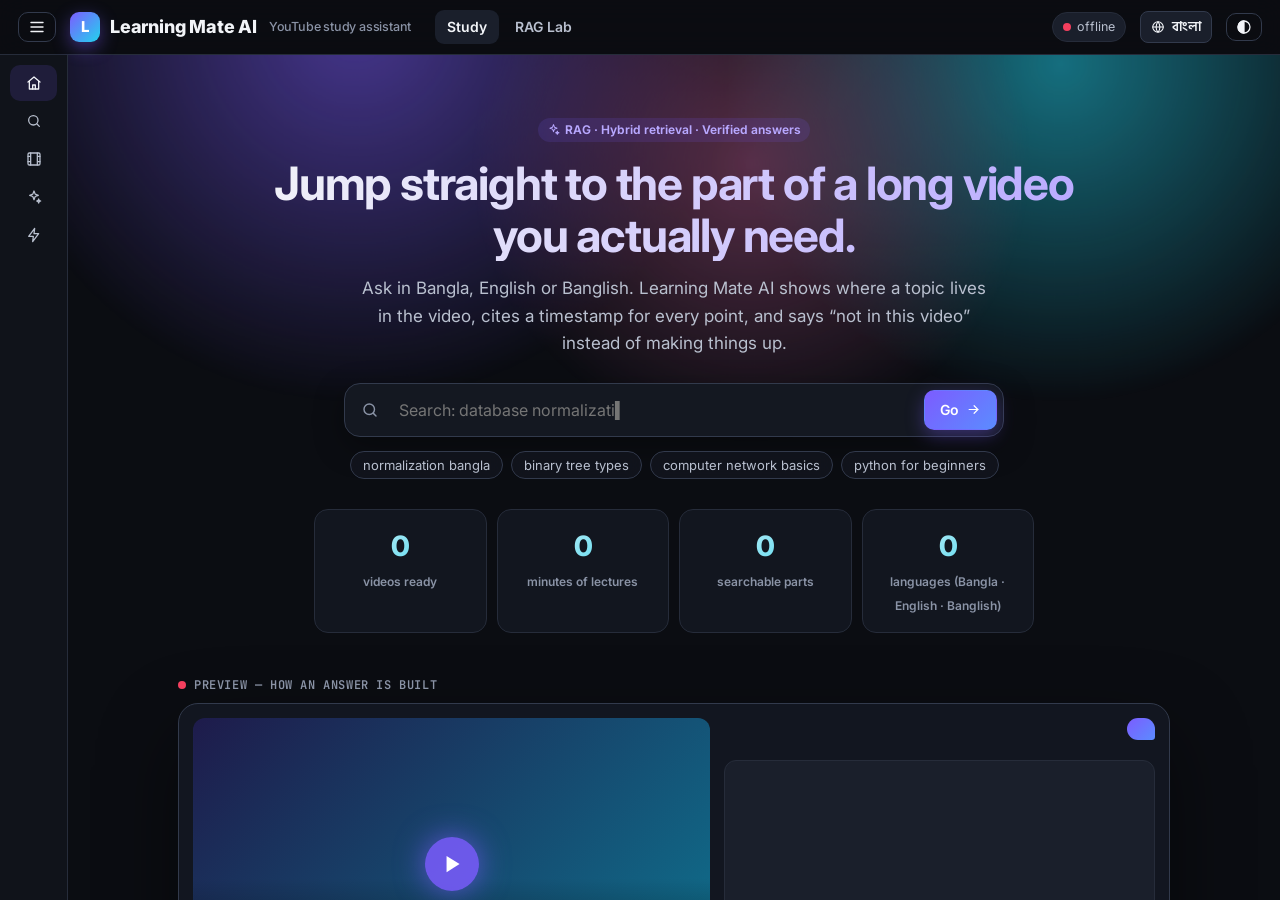
==== static/index.html @ f0d04049 "English by default everywhere; Bangla only when the user picks it" ====
<!doctype html>
<html lang="en" data-theme="dark">
<head>
<meta charset="utf-8">
<meta name="viewport" content="width=device-width, initial-scale=1">
<title>Learning Mate AI</title>
<link rel="preconnect" href="https://fonts.googleapis.com"><link rel="preconnect" href="https://fonts.gstatic.com" crossorigin>
<link href="https://fonts.googleapis.com/css2?family=Hind+Siliguri:wght@400;500;600;700&family=Inter:wght@400;500;600;700;800&family=JetBrains+Mono:wght@500;600&display=swap" rel="stylesheet">
<link rel="stylesheet" href="/static/ui.css?v=20261117">
<script src="/static/i18n.js?v=20261117"></script>
<script src="/static/icons.js?v=20261117"></script>
<style>
  .app{display:grid;grid-template-columns:292px 1fr;height:calc(100vh - 55px)}
  .side{border-right:1px solid var(--line);background:var(--bg2);display:flex;flex-direction:column;min-height:0}
  .side .blk{padding:12px 14px 4px}
  .navl{display:flex;flex-direction:column;gap:2px;padding:10px 10px 4px}
  .navl button{display:flex;align-items:center;gap:10px;padding:9px 12px;border-radius:10px;border:0;background:transparent;color:var(--text2);font:600 14px var(--font);cursor:pointer;text-align:left}
  .navl button:hover{background:var(--panel)} .navl button.on{background:var(--brandSoft);color:var(--text)}
  .lib{flex:1;overflow:auto;padding:4px 10px 10px}
  .vc{display:flex;gap:10px;padding:8px;border-radius:12px;cursor:pointer;border:1px solid transparent;transition:.15s;margin-bottom:4px}
  .vc:hover{background:var(--panel)} .vc.on{background:var(--panel);border-color:var(--brand)}
  .vc img{width:92px;height:52px;border-radius:8px;object-fit:cover;background:var(--panel2);flex:none}
  .vc .tt{font-size:13px;font-weight:600;line-height:1.35;display:-webkit-box;-webkit-line-clamp:2;-webkit-box-orient:vertical;overflow:hidden}
  .vc .mm{font-size:11.5px;color:var(--muted);margin-top:3px;display:flex;gap:5px;align-items:center;white-space:nowrap;overflow:hidden}
  .hi{padding:10px 12px;border-radius:12px;cursor:pointer;font-size:14px;border:1px solid var(--line);background:var(--panel);margin-bottom:8px}
  .hi:hover{border-color:var(--brand)} .hi .muted{font-size:12px}
  .me{border-top:1px solid var(--line);padding:10px 12px;display:flex;align-items:center;gap:10px}
  .av{width:34px;height:34px;border-radius:50%;background:linear-gradient(135deg,var(--brand),var(--brand2));display:grid;place-items:center;font-weight:800;color:#fff;flex:none}
  .meter{height:4px;border-radius:9px;background:var(--line);overflow:hidden;margin-top:4px} .meter i{display:block;height:100%;background:linear-gradient(90deg,var(--brand),var(--brand2))}
  .main{overflow:auto;min-height:0}
  .view{min-height:100%}
  .work{display:grid;grid-template-columns:minmax(0,1.15fr) minmax(380px,.85fr);height:100%;min-height:0}
  .left{overflow:auto;padding:18px;display:flex;flex-direction:column;gap:14px;min-height:0}
  .right{border-left:1px solid var(--line);display:flex;flex-direction:column;min-height:0;background:var(--bg2)}
  .player{position:relative;border-radius:16px;overflow:hidden;background:#000;aspect-ratio:16/9;box-shadow:var(--shadow);flex:none}
  .player iframe,.player video,.player>div{position:absolute;inset:0;width:100%;height:100%;border:0}
  .vtitle{font-size:18px;font-weight:750;line-height:1.35;margin:0}
  .tl{position:relative;height:38px;border-radius:10px;background:var(--panel2);border:1px solid var(--line);overflow:hidden;cursor:pointer}
  .tl .cell{position:absolute;top:0;bottom:0;transition:background .4s}
  .tl .segm{position:absolute;top:3px;bottom:3px;border:2px solid #fff;border-radius:6px;box-shadow:0 0 12px rgba(255,255,255,.4)}
  .tl .needle{position:absolute;top:0;bottom:0;width:2px;background:var(--brand2);box-shadow:0 0 8px var(--brand2)}
  .tl .lbl{position:absolute;left:10px;top:50%;transform:translateY(-50%);font-size:12px;color:var(--muted);pointer-events:none}
  .legend{display:flex;justify-content:space-between;font:11px var(--mono);color:var(--muted);margin-top:4px}
  .tr{max-height:340px;overflow:auto;display:flex;flex-direction:column;gap:2px}
  .tc{display:grid;grid-template-columns:62px 1fr;gap:8px;padding:7px 8px;border-radius:9px;cursor:pointer;font-size:14px;color:var(--text2)}
  .tc:hover{background:var(--panel2)} .tc.now{background:var(--brandSoft);color:var(--text)}
  .tc .ts{font:600 12px var(--mono);color:var(--brand2);padding-top:2px}
  mark{background:rgba(250,204,21,.35);color:inherit;border-radius:3px;padding:0 1px}
  .tabs{display:flex;gap:2px;padding:10px 12px 0;border-bottom:1px solid var(--line);overflow-x:auto;flex:none}
  .tabs button{border:0;background:transparent;color:var(--muted);padding:9px 12px;font:650 13.5px var(--font);cursor:pointer;border-bottom:2px solid transparent;white-space:nowrap}
  .tabs button.on{color:var(--text);border-bottom-color:var(--brand)}
  .pane{flex:1;overflow:auto;padding:16px;min-height:0}
  .msg{margin-bottom:16px} .msg.mine{display:flex;justify-content:flex-end}
  .bub{background:linear-gradient(135deg,var(--brand),#5b8cff);color:#fff;padding:9px 14px;border-radius:14px 14px 4px 14px;max-width:85%;font-weight:500}
  .ans{background:var(--panel);border:1px solid var(--line);border-radius:14px;padding:16px}
  .ans h3{margin:0 0 6px;font-size:16.5px} .ans .sum{color:var(--text2);margin:0 0 10px}
  .ans h4{margin:12px 0 4px;font-size:14px;color:var(--brand2)} .ans ul{margin:0;padding-left:18px} .ans li{margin:5px 0}
  .ans .meta{display:flex;gap:6px;flex-wrap:wrap;margin-bottom:10px}
  .segs{display:flex;flex-direction:column;gap:8px;margin-top:12px}
  .sgi{display:flex;align-items:center;gap:10px;padding:8px 10px;border-radius:10px;background:var(--panel2);border:1px solid var(--line)}
  .sgi .play{width:30px;height:30px;border-radius:50%;background:var(--brand);color:#fff;display:grid;place-items:center;cursor:pointer;flex:none;border:0}
  .sgi video,.sgi audio{width:100%;max-height:220px;margin-top:6px;border-radius:8px;background:#000}
  .sgi details summary{cursor:pointer;font-size:12.5px;color:var(--brand2);margin-top:3px;list-style:none} .sgi details summary::-webkit-details-marker{display:none}
  .pipe{display:flex;margin-top:12px;border:1px solid var(--line);border-radius:10px;overflow:hidden}
  .pipe div{flex:1;padding:6px 8px;background:var(--panel2);border-right:1px solid var(--line);text-align:center} .pipe div:last-child{border-right:0}
  .pipe b{display:block;font-size:10.5px;letter-spacing:.4px;text-transform:uppercase;color:var(--muted)} .pipe span{font:600 12px var(--mono);color:var(--text)}
  .pipe div.done{animation:none!important;background:color-mix(in srgb,var(--ok) 12%,var(--panel2))} .pipe div.done b{color:var(--ok)}
  .lvx{margin-top:12px} .lvx .lbl{font-size:12px;color:var(--muted);margin-bottom:4px}
  .pipe.run div{animation:pl 1.2s infinite} .pipe.run div:nth-child(2){animation-delay:.2s}.pipe.run div:nth-child(3){animation-delay:.4s}.pipe.run div:nth-child(4){animation-delay:.6s}.pipe.run div:nth-child(5){animation-delay:.8s}
  @keyframes pl{50%{background:var(--brandSoft)}}
  .acts{display:flex;gap:6px;margin-top:12px;flex-wrap:wrap}
  .comp{border-top:1px solid var(--line);padding:12px;background:var(--panel);flex:none}
  .comp textarea{min-height:46px;max-height:140px}
  .sugg{display:flex;gap:6px;flex-wrap:wrap;margin-bottom:8px}
  .sugg button{border:1px dashed var(--line2);background:transparent;color:var(--text2);border-radius:99px;padding:4px 10px;font:12.5px var(--font);cursor:pointer}
  .sugg button:hover{border-color:var(--brand);color:var(--text)}
  .opt{display:block;width:100%;text-align:left;margin:6px 0;padding:10px 12px;border-radius:10px;border:1px solid var(--line2);background:var(--panel2);color:var(--text);font:14px var(--font);cursor:pointer}
  .opt:hover{border-color:var(--brand)} .opt.right{background:var(--okSoft);border-color:var(--ok)} .opt.wrong{background:var(--badSoft);border-color:var(--bad)}
  .hero{max-width:920px;margin:0 auto;padding:7vh 24px 20px;text-align:center}
  .hero h1{font-size:46px;line-height:1.12;letter-spacing:-1.2px;margin:14px 0;background:linear-gradient(135deg,var(--text) 30%,var(--brand2));-webkit-background-clip:text;background-clip:text;color:transparent}
  .hero p{color:var(--text2);font-size:17px;max-width:640px;margin:0 auto 26px}
  .bigin{display:flex;gap:8px;max-width:660px;margin:0 auto;padding:6px;border-radius:16px;background:var(--panel);border:1px solid var(--line2);box-shadow:var(--shadow)}
  .bigin .in{border:0;background:transparent;font-size:16px} .bigin .in:focus{box-shadow:none}
  .steps{display:grid;grid-template-columns:repeat(3,1fr);gap:12px;margin-top:34px;text-align:left}
  .steps .card{position:relative;padding-top:20px}
  .steps .k{position:absolute;top:-12px;left:14px;width:26px;height:26px;border-radius:50%;background:linear-gradient(135deg,var(--brand),var(--brand2));color:#fff;display:grid;place-items:center;font:700 12px var(--mono)}
  .feat{display:grid;grid-template-columns:repeat(3,1fr);gap:12px;text-align:left;margin-top:14px}
  .feat .card b,.steps .card b{display:block;margin:4px 0}
  .prog{height:4px;background:var(--line);border-radius:9px;overflow:hidden;margin-top:10px} .prog i{display:block;height:100%;width:35%;background:linear-gradient(90deg,var(--brand),var(--brand2));animation:pg 1.4s infinite ease-in-out}
  @keyframes pg{0%{margin-left:-35%}100%{margin-left:100%}}
  .bw{max-width:1180px;margin:0 auto;padding:22px}
  .grid{display:grid;grid-template-columns:repeat(auto-fill,minmax(250px,1fr));gap:14px;margin-top:16px}
  .yt{background:var(--panel);border:1px solid var(--line);border-radius:14px;overflow:hidden;cursor:pointer;transition:.18s;display:flex;flex-direction:column}
  .yt:hover{transform:translateY(-3px);border-color:var(--brand);box-shadow:var(--shadow)}
  .yt .th{position:relative;aspect-ratio:16/9;background:var(--panel2)} .yt img{width:100%;height:100%;object-fit:cover;display:block}
  .yt .dur{position:absolute;right:8px;bottom:8px;background:rgba(0,0,0,.8);color:#fff;font:600 11.5px var(--mono);padding:1px 6px;border-radius:5px}
  .yt .ix{position:absolute;left:8px;top:8px}
  .yt .bd{padding:10px 12px 12px;display:flex;flex-direction:column;flex:1} .yt .tt{font-weight:650;font-size:14px;line-height:1.35;display:-webkit-box;-webkit-line-clamp:2;-webkit-box-orient:vertical;overflow:hidden}
  .yt .ch{font-size:12.5px;color:var(--muted);margin:4px 0 10px}
  .yt .go{margin-top:auto;width:100%}
  .auth{position:fixed;inset:0;z-index:50;display:grid;place-items:center;background:radial-gradient(1200px 600px at 20% 10%,rgba(124,92,255,.25),transparent),radial-gradient(900px 500px at 90% 90%,rgba(34,211,238,.18),transparent),var(--bg)}
  .auth .box{width:min(420px,92vw);background:var(--panel);border:1px solid var(--line);border-radius:20px;padding:28px;box-shadow:var(--shadow)}
  .auth .logo{justify-content:center;margin-bottom:6px;font-size:22px} .auth .logo i{width:38px;height:38px;font-size:18px}
  .auth h2{text-align:center;margin:8px 0 2px;font-size:22px} .auth p{text-align:center;color:var(--muted);margin:0 0 18px;font-size:14px}
  .auth label{display:block;font-size:12.5px;color:var(--text2);margin:10px 0 4px;font-weight:600}
  .auth .btn.pri{width:100%;margin-top:16px;padding:11px}
  .auth .sw{text-align:center;margin-top:14px;font-size:13.5px;color:var(--muted)} .auth .sw a{cursor:pointer}
  /* notebook: type + draw + screenshots on one page */
  .qact{display:flex;gap:8px;flex-wrap:wrap;margin-top:-4px}
  .nbpane{display:flex;flex-direction:column;padding:0}
  .nb-top{padding:8px 10px 6px;border-bottom:1px solid var(--line);background:var(--panel);flex:none}
  .ntool{display:flex;align-items:center;gap:3px;flex-wrap:wrap}
  .ntool button{min-width:30px;height:30px;border-radius:8px;border:1px solid transparent;background:transparent;color:var(--text);cursor:pointer;font:600 13px var(--font);display:grid;place-items:center;padding:0 6px}
  .ntool button:hover{background:var(--panel2);border-color:var(--line2)} .ntool button.on{background:var(--brandSoft);border-color:var(--brand);color:var(--text)}
  .ntool .sep{width:1px;height:20px;background:var(--line);margin:0 3px} .ntool .sp{flex:1}
  .ntool .sw{width:18px;height:18px;border-radius:50%;cursor:pointer;border:2px solid transparent;box-shadow:0 0 0 1px var(--line2);margin:0 1px} .ntool .sw.on{border-color:var(--text)}
  .nb-hint{font-size:11.5px;margin-top:4px}
.nbdd{position:relative;display:inline-flex}
.nb-menu{position:absolute;top:calc(100% + 4px);left:0;z-index:30;display:flex;gap:2px;padding:4px;background:var(--panel);border:1px solid var(--line2);border-radius:10px;box-shadow:0 10px 30px rgba(0,0,0,.35)}
.nb-menu.col{flex-direction:column;min-width:190px;left:auto;right:0}
.nb-menu.col button{display:flex!important;justify-content:flex-start;gap:8px;width:100%;height:34px;padding:0 10px;font-weight:600;white-space:nowrap}
#nbAI{display:inline-flex!important;gap:5px;color:var(--brand);border-color:color-mix(in srgb,var(--brand) 40%,transparent)}
.mic.rec{color:#fff!important;background:var(--bad)!important;border-color:var(--bad)!important;animation:micp 1s infinite}
@keyframes micp{50%{box-shadow:0 0 0 6px rgba(244,63,94,.25)}}

  .nb-scroll{flex:1;overflow:auto;padding:14px;min-height:0}
  .nb-page{position:relative;width:100%;min-height:700px;border:1px solid var(--line);border-radius:14px;cursor:text;background-color:var(--bg2);background-image:radial-gradient(var(--line2) 1px,transparent 1px);background-size:24px 24px}
  .nb-page.drawmode{cursor:crosshair}
  #nbInk{position:absolute;left:0;top:0;width:100%;z-index:5;pointer-events:none;border-radius:14px;touch-action:none}
  .nb-it{position:absolute;z-index:2}
  .nb-bar{position:absolute;top:-26px;left:0;display:none;gap:4px;align-items:center}
  .nb-bar .nb-grip,.nb-bar .nb-del{height:22px;min-width:22px;border-radius:6px;display:inline-flex;align-items:center;gap:4px;justify-content:center;background:var(--panel);border:1px solid var(--line2);color:var(--text2);cursor:grab;padding:0 6px;font:600 11px var(--font)}
  .nb-bar .nb-grip{background:var(--brand);border-color:var(--brand);color:#fff}
  .nb-bar .nb-del{cursor:pointer} .nb-bar .nb-del:hover{color:var(--bad);border-color:var(--bad)}
  .nb-it:hover .nb-bar,.nb-it.sel .nb-bar{display:flex} .drawmode .nb-bar,.drawmode .nb-rs{display:none!important}
  .nb-txt{outline:none;min-height:26px;padding:4px 8px;border-radius:8px;border:1px dashed transparent;font-size:15px;line-height:1.6;color:var(--text)}
  .nb-txt:focus,.nb-it.sel .nb-txt{border-color:var(--line2);background:color-mix(in srgb,var(--panel) 70%,transparent)}
  .nb-txt img{max-width:100%;border-radius:10px;display:block} .nb-txt figure{margin:6px 0} .nb-txt figcaption{font-size:12px;color:var(--muted)}
  #nbPdf{flex:none;display:inline-flex;padding:5px 10px} #nbPdf .ico{margin:0}
  .nb-txt h3{margin:4px 0;font-size:17px} .nb-txt ul{margin:2px 0;padding-left:20px} .nb-txt p{margin:2px 0}
  .nb-img{cursor:move} .nb-img:active{cursor:grabbing} .nb-img img{width:100%;border-radius:10px;display:block;border:1px solid var(--line2);user-select:none;-webkit-user-drag:none}
  .nb-it.sel img{outline:2px solid var(--brand);outline-offset:2px}
  .nb-rs{position:absolute;right:-7px;bottom:14px;width:14px;height:14px;border-radius:4px;background:var(--brand);cursor:nwse-resize;display:none;border:2px solid #fff}
  .nb-it:hover .nb-rs,.nb-it.sel .nb-rs{display:block}
  .nb-cap{font-size:12px;color:var(--muted);margin-top:5px}
  .nb-ts{cursor:grab} .nb-lbl{font-size:13px;color:var(--text2)}
  .tsn{display:inline-flex;align-items:center;gap:3px;padding:1px 8px;border-radius:7px;background:var(--brandSoft);color:#c4b6ff;font:600 12px var(--mono);cursor:pointer;text-decoration:none;user-select:none}
  :root[data-theme=light] .tsn{color:#5b3fe0}
  .nb-page.printing{background:#fff!important;border-color:#fff} .printing .nb-bar,.printing .nb-rs{display:none!important}
  .printing .nb-txt{color:#111!important;border-color:transparent!important;background:transparent!important} .printing .tsn{color:#4b2fd0;background:#efeaff}
  .flash{position:fixed;inset:0;background:#fff;opacity:0;pointer-events:none;z-index:90;animation:fsh .35s}
  @keyframes fsh{20%{opacity:.35}100%{opacity:0}}
  .nbpane{position:relative}
  .nb-ask{display:flex;gap:8px;align-items:center;padding:10px;border-top:1px solid var(--line);background:var(--panel);flex:none}
  .nb-ask .in{padding:9px 12px}
  #nbExplain{flex:none} #nbExplain:disabled{opacity:.45}
  #nbExplain.ready{border-color:var(--brand);box-shadow:0 0 0 3px var(--brandSoft)}
  .nb-card{position:absolute;right:14px;bottom:70px;width:min(460px,calc(100% - 28px));max-height:58%;overflow:auto;z-index:20;background:var(--panel);border:1px solid var(--line2);border-radius:16px;padding:14px 16px;box-shadow:0 20px 60px rgba(0,0,0,.5);animation:fd .25s ease}
  .nb-card h3{margin:0 0 4px;font-size:15.5px} .nb-card .sum{color:var(--text2);margin:0 0 8px;font-size:14px}
  .nb-card h4{margin:8px 0 2px;font-size:13.5px;color:var(--brand2)} .nb-card ul{margin:0;padding-left:18px;font-size:14px} .nb-card li{margin:4px 0}
  .nb-card .hd{display:flex;align-items:center;gap:8px;margin-bottom:8px} .nb-card .hd .sp{flex:1}
  .nb-card .q{font-size:12.5px;color:var(--muted);margin-bottom:6px}
  .nb-card .acts{display:flex;gap:6px;margin-top:10px}
  /* collapsible sidebar: slim rail, opens on hover, menu button pins it open */
  @media (min-width:781px){
    body:not(.pinned) .app{grid-template-columns:68px 1fr}
    .side{position:relative;z-index:40;transition:width .18s ease,box-shadow .18s}
    body:not(.pinned) .side{width:68px;overflow:hidden}
    .app{position:relative} .main{grid-column:2;grid-row:1} .side{grid-column:1;grid-row:1}
    body:not(.pinned) .side:hover{position:absolute;left:0;top:0;bottom:0;width:292px;box-shadow:24px 0 60px rgba(0,0,0,.45)}
    body:not(.pinned) .side:not(:hover) .blk,
    body:not(.pinned) .side:not(:hover) .navl span,
    body:not(.pinned) .side:not(:hover) .vc > div,
    body:not(.pinned) .side:not(:hover) .me > div:not(.av),
    body:not(.pinned) .side:not(:hover) .me button{display:none}
    body:not(.pinned) .side:not(:hover) .navl button{justify-content:center;padding:10px 0}
    body:not(.pinned) .side:not(:hover) .vc{padding:6px;justify-content:center}
    body:not(.pinned) .side:not(:hover) .vc img{width:44px;height:30px}
    body:not(.pinned) .side:not(:hover) .lib{padding:4px 6px}
    body:not(.pinned) .side:not(:hover) .me{justify-content:center;padding:10px 0}
    body:not(.pinned) .side:not(:hover) .lib .empty{display:none}
    .side > *{min-width:0}
  }
  body.pinned #pinBtn{background:var(--brandSoft);border-color:var(--brand)}
  /* home — dynamic */
  .home{position:relative;overflow:hidden;padding-bottom:60px}
  .aurora{position:absolute;inset:-20% -10% auto -10%;height:720px;pointer-events:none;opacity:.55;z-index:0;contain:strict}
  .aurora span{position:absolute;border-radius:50%;animation:fl 16s ease-in-out infinite alternate;will-change:transform}
  .aurora span:nth-child(1){width:760px;height:760px;left:2%;top:-120px;background:radial-gradient(closest-side,rgba(124,92,255,.95),rgba(124,92,255,0))}
  .aurora span:nth-child(2){width:680px;height:680px;right:0;top:-40px;background:radial-gradient(closest-side,rgba(34,211,238,.9),rgba(34,211,238,0));animation-duration:19s}
  .aurora span:nth-child(3){width:560px;height:560px;left:36%;top:120px;background:radial-gradient(closest-side,rgba(244,114,182,.6),rgba(244,114,182,0));animation-duration:23s}
  @keyframes fl{0%{transform:translate3d(0,0,0) scale(1)}50%{transform:translate3d(60px,40px,0) scale(1.12)}100%{transform:translate3d(-40px,20px,0) scale(.95)}}
  @media (prefers-reduced-motion:reduce){.aurora span,.hero h1{animation:none}}
  :root[data-theme=light] .aurora{opacity:.28}
  .home .hero{position:relative;z-index:1;padding-bottom:10px}
  .hero h1{background:linear-gradient(90deg,var(--text),#b8a8ff,var(--brand2),var(--text));background-size:300% 100%;-webkit-background-clip:text;background-clip:text;color:transparent;animation:gs 9s linear infinite}
  @keyframes gs{to{background-position:300% 0}}
  .bigin .bi{display:grid;place-items:center;padding-left:10px;color:var(--muted)}
  .try{display:flex;gap:8px;justify-content:center;flex-wrap:wrap;margin-top:14px}
  .try button{border:1px solid var(--line2);background:color-mix(in srgb,var(--panel) 70%,transparent);color:var(--text2);border-radius:99px;padding:5px 12px;font:13px var(--font);cursor:pointer;backdrop-filter:blur(8px);transition:.15s}
  .try button:hover{border-color:var(--brand);color:var(--text);transform:translateY(-1px)}
  .stats{display:grid;grid-template-columns:repeat(4,1fr);gap:10px;max-width:720px;margin:30px auto 0}
  .stats div{padding:14px;border-radius:14px;background:color-mix(in srgb,var(--panel) 88%,transparent);border:1px solid var(--line)}
  .stats b{display:block;font-size:28px;font-weight:800;letter-spacing:-.8px;background:linear-gradient(135deg,var(--text),var(--brand2));-webkit-background-clip:text;background-clip:text;color:transparent}
  .stats span{font-size:12px;color:var(--muted);font-weight:600}
  .demo{position:relative;z-index:1;max-width:1040px;margin:34px auto 0;padding:0 24px}
  .dlabel{display:flex;align-items:center;gap:8px;font:600 12px var(--mono);color:var(--muted);margin-bottom:10px;text-transform:uppercase;letter-spacing:.6px}
  .live{width:8px;height:8px;border-radius:50%;background:#f43f5e;box-shadow:0 0 0 0 rgba(244,63,94,.6);animation:lv 1.6s infinite}
  @keyframes lv{70%{box-shadow:0 0 0 8px rgba(244,63,94,0)}100%{box-shadow:0 0 0 0 rgba(244,63,94,0)}}
  .dgrid{display:grid;grid-template-columns:1.2fr 1fr;gap:14px;padding:14px;border-radius:20px;background:color-mix(in srgb,var(--panel) 80%,transparent);border:1px solid var(--line2);box-shadow:0 30px 80px rgba(0,0,0,.45);background:color-mix(in srgb,var(--panel) 94%,transparent)}
  .dvid{position:relative;aspect-ratio:16/9;border-radius:12px;overflow:hidden;background:linear-gradient(135deg,#1e1b4b,#0e7490);background-size:cover;background-position:center}
  .dvid::after{content:"";position:absolute;inset:0;background:linear-gradient(180deg,transparent 55%,rgba(0,0,0,.75))}
  .dplay{position:absolute;inset:0;display:grid;place-items:center;z-index:1;color:#fff}
  .dplay .ico{width:54px;height:54px;padding:14px;border-radius:50%;background:rgba(124,92,255,.85);box-shadow:0 0 30px rgba(124,92,255,.7)}
  .dcap{position:absolute;left:12px;right:12px;bottom:10px;z-index:1;color:#fff;font-size:13px;font-weight:600;text-shadow:0 1px 4px #000}
  .dtl{position:relative;height:30px;margin-top:10px;border-radius:9px;background:var(--panel2);border:1px solid var(--line);overflow:hidden}
  .dtl i{position:absolute;top:0;bottom:0;background:#7c5cff;opacity:.08;transition:opacity .6s,background .6s}
  .dtl .nd{position:absolute;top:0;bottom:0;width:2px;background:var(--brand2);box-shadow:0 0 8px var(--brand2);transition:left 1.2s ease}
  .dchat{display:flex;flex-direction:column;gap:10px;min-height:280px}
  .dchat .bub{align-self:flex-end;min-height:22px}
  .dchat .bub .cur{display:inline-block;width:2px;height:14px;background:#fff;margin:0 1px;vertical-align:-2px;animation:bk 1s steps(1) infinite}
  .dchat .bub .rest{opacity:0}
  @keyframes bk{50%{opacity:0}}
  .dsteps{display:flex;gap:4px}
  .dsteps span{position:relative;overflow:hidden;flex:1;text-align:center;padding:5px 0;border-radius:8px;font:600 10.5px var(--mono);color:var(--muted);background:var(--panel2);border:1px solid var(--line);transition:color .45s ease,border-color .45s ease}
  .dsteps span::before{content:"";position:absolute;inset:0;background:linear-gradient(135deg,var(--brand),#5b8cff);opacity:0;transform:scaleX(.2);transform-origin:left;transition:opacity .45s ease,transform .45s cubic-bezier(.2,.8,.2,1);z-index:-1}
  .dsteps span{z-index:0} .dsteps span.on{color:#fff;border-color:transparent} .dsteps span.on::before{opacity:1;transform:none}
  .dans{background:var(--panel2);border:1px solid var(--line);border-radius:12px;padding:12px;font-size:13.5px;flex:1}
  .dans .ln{opacity:0;transform:translate3d(0,8px,0);transition:opacity .5s ease,transform .5s cubic-bezier(.2,.8,.2,1);margin:5px 0}
  .dans .ln.on{opacity:1;transform:none}
  .hero2{position:relative;z-index:1;max-width:1040px;margin:0 auto;padding:0 24px}
  .rail{display:flex;gap:12px;overflow-x:auto;padding-bottom:6px;scroll-snap-type:x mandatory}
  .rail .yt{min-width:240px;max-width:240px;scroll-snap-align:start}
  @media (max-width:900px){.dgrid{grid-template-columns:1fr}.stats{grid-template-columns:repeat(2,1fr)}}
  @media (max-width:1100px){.work{grid-template-columns:1fr;height:auto}.right{min-height:640px}}
  .csel{display:flex;flex-wrap:wrap;gap:8px;margin-top:8px}
  .csel button{display:inline-flex;align-items:center;gap:8px;max-width:280px;padding:4px 10px 4px 4px;border-radius:10px;border:1px solid var(--line2);background:var(--panel2);color:var(--text2);font:600 12.5px var(--font);cursor:pointer}
  .csel button img{width:44px;height:26px;border-radius:6px;object-fit:cover;flex:none} .csel button span{white-space:nowrap;overflow:hidden;text-overflow:ellipsis}
  .csel button.on{border-color:var(--brand);background:var(--brandSoft);color:var(--text)}
  .vchip{display:inline-flex;align-items:center;gap:6px;padding:2px 8px 2px 3px;border-radius:8px;background:var(--brandSoft);color:var(--text);font:600 12px var(--font);cursor:pointer;vertical-align:1px;max-width:260px}
  .vchip img{width:32px;height:18px;border-radius:4px;object-fit:cover} .vchip em{font-style:normal;font-family:var(--mono);color:var(--brand2)} .vchip span{overflow:hidden;white-space:nowrap;text-overflow:ellipsis;max-width:120px}
  .cov{display:flex;gap:12px;align-items:center;padding:10px;border-radius:12px;border:1px solid var(--line);background:var(--panel2);margin-top:8px}
  .cov img{width:112px;height:63px;border-radius:9px;object-fit:cover;flex:none;cursor:pointer}
  .covbar{height:6px;border-radius:6px;background:var(--line);overflow:hidden;margin:6px 0} .covbar i{display:block;height:100%;background:linear-gradient(90deg,var(--brand),var(--brand2))}
  .stbar{display:grid;grid-template-columns:repeat(4,1fr);gap:8px;padding:12px;border-bottom:1px solid var(--line);flex:none}
  .stbar button{display:flex;flex-direction:column;align-items:flex-start;gap:4px;text-align:left;padding:10px;border-radius:12px;border:1px solid var(--line);background:var(--panel);color:var(--text);cursor:pointer;font:650 13.5px var(--font)}
  .stbar button small{font:500 11.5px var(--font);color:var(--muted);line-height:1.35}
  .stbar button.on{border-color:var(--brand);background:var(--brandSoft)}
  .chap{max-height:260px;overflow:auto;display:flex;flex-direction:column;gap:2px;margin-top:8px}
  .chap .cr{display:grid;grid-template-columns:54px 1fr;gap:8px;padding:7px 8px;border-radius:9px;cursor:pointer}
  .chap .cr:hover{background:var(--panel2)} .chap .cr.now{background:var(--brandSoft)}
  .chap .cr .ts{font:600 12px var(--mono);color:var(--brand2);padding-top:2px} .chap .cr b{font-size:14px} .chap .cr div div{font-size:12.5px;color:var(--muted)}
  .tl .chm{position:absolute;top:0;bottom:0;width:2px;background:rgba(255,255,255,.28);z-index:1}
  .engs{display:grid;grid-template-columns:repeat(auto-fill,minmax(340px,1fr));gap:12px;align-items:start}
  .eng{background:var(--panel);border:1px solid var(--line);border-radius:14px;padding:12px 14px;display:flex;flex-direction:column;gap:10px;opacity:.86}
  .eng.on{opacity:1;border-color:color-mix(in srgb,var(--brand) 45%,var(--line))}
  .eh{display:flex;gap:10px;align-items:flex-start} .eh b{font-size:15px}
  .enum{flex:none;width:24px;height:24px;border-radius:7px;background:var(--brandSoft);color:var(--brand);display:grid;place-items:center;font:700 12px var(--mono,monospace)}
  .ebody{display:flex;flex-direction:column;gap:8px} .ebody .in{padding:8px 10px;font-size:14px}
  .erow{display:flex;gap:8px;align-items:center} .erow .in{flex:1;min-width:0} .erow label{flex:1;font-size:12px;color:var(--muted);display:flex;flex-direction:column;gap:3px}
  .eng details summary{cursor:pointer;font-size:13px;color:var(--text2)} .etest{font-size:12.5px;line-height:1.9}
  .howto{background:var(--panel2);border-radius:10px;padding:8px 10px;font-size:13.5px} .howto ol{margin:6px 0;padding-left:20px} .howto code{font:12.5px var(--mono,monospace);background:var(--bg2);padding:1px 5px;border-radius:5px}
  .chain{display:flex;gap:6px;align-items:center;flex-wrap:wrap;margin-top:8px}
  .savebar{position:sticky;bottom:0;margin-top:14px;padding:10px 0;background:linear-gradient(transparent,var(--bg) 35%)}
  @media (max-width:640px){.engs{grid-template-columns:1fr}.erow{flex-wrap:wrap}}
  .pstats{display:grid;grid-template-columns:repeat(4,minmax(0,1fr));gap:10px}
  .pstat{background:var(--panel);border:1px solid var(--line);border-radius:14px;padding:12px 14px;display:flex;flex-direction:column;gap:2px;color:var(--brand)}
  .pstat b{font-size:24px;color:var(--text);line-height:1.2} .pstat span{font-size:12.5px;color:var(--muted)}
  .plist{display:grid;grid-template-columns:repeat(auto-fill,minmax(300px,1fr));gap:10px;margin-top:14px}
  .prow{display:flex;flex-direction:column;gap:6px;text-align:left;background:var(--panel);border:1px solid var(--line);border-radius:12px;padding:12px;cursor:pointer;color:var(--text);font:inherit;width:100%}
  .prow:hover{border-color:var(--brand)} .prow .pt{font-weight:650;font-size:14px;display:-webkit-box;-webkit-line-clamp:2;-webkit-box-orient:vertical;overflow:hidden}
  .pbar{height:6px;border-radius:99px;background:var(--line);overflow:hidden} .pbar i{display:block;height:100%;background:linear-gradient(90deg,var(--brand),var(--brand2))}
  .cfront{font-size:19px;font-weight:650;margin:14px 0 6px;text-align:center} .cback{font-size:15.5px;color:var(--text2);text-align:center;margin-top:8px;padding-top:10px;border-top:1px dashed var(--line2)}
  #notesGrid .prow{margin-bottom:0} mark{background:rgba(250,204,21,.45);color:inherit;border-radius:3px}
  @media (max-width:640px){.pstats{grid-template-columns:repeat(2,minmax(0,1fr))}.plist{grid-template-columns:1fr}}
  .libgrid{display:grid;grid-template-columns:repeat(auto-fill,minmax(240px,1fr));gap:14px;margin-top:14px}
  .addcard{border:1px dashed var(--line2);border-radius:14px;padding:16px;background:color-mix(in srgb,var(--panel) 60%,transparent)}
  .gdiv{display:flex;align-items:center;gap:10px;color:var(--muted);font-size:12.5px;margin:14px 0 10px} .gdiv::before,.gdiv::after{content:"";flex:1;height:1px;background:var(--line)}
  #guestBtn{width:100%;padding:11px}
  .aclose{position:absolute;right:12px;top:12px}
  .auth .box{position:relative}
  .scrim{display:none} .navl .mlab{display:none}
  /* ---------- phones: drawer menu, sticky player, thumb-friendly controls ---------- */
  @media (max-width:780px){
    .top{gap:6px;padding:8px 10px;padding-top:max(8px,env(safe-area-inset-top))}
    .top>*{flex:none} .top .sp{flex:1}
    .logo{font-size:16px;gap:8px;white-space:nowrap} .logo small,#health,.nav{display:none} .logo i{width:28px;height:28px}
    .top .btn{height:36px;padding:0 10px} .top .btn.icon{width:36px;padding:0}
    .navl .mlab{display:flex}
    .app{display:block;height:auto}
    .side{position:fixed;left:0;top:0;bottom:0;width:min(86vw,320px);z-index:70;transform:translateX(-105%);transition:transform .22s ease;box-shadow:24px 0 60px rgba(0,0,0,.5);padding-top:env(safe-area-inset-top)}
    body.drawer .side{transform:none}
    body.drawer .scrim{display:block;position:fixed;inset:0;z-index:65;background:rgba(5,6,12,.55);backdrop-filter:blur(2px)}
    body.drawer{overflow:hidden}
    .main{overflow:visible}
    .in,textarea.in{font-size:16px} /* stops iOS zoom-on-focus */
    .navl button{padding:12px}
    /* home */
    .hero{padding:5vh 16px 8px} .hero h1{font-size:30px;letter-spacing:-.6px} .hero p{font-size:15px;margin-bottom:18px}
    .bigin .bi{display:none} .bigin .btn span{display:none}
    .stats{gap:8px;margin-top:20px} .stats b{font-size:22px} .stats div{padding:10px}
    /* how-it-works: compact rows joined by a line */
    .steps{grid-template-columns:1fr;gap:0;margin-top:26px;position:relative}
    .steps::before{content:"";position:absolute;left:34px;top:30px;bottom:30px;width:2px;background:linear-gradient(var(--brand),var(--brand2));opacity:.35}
    .steps .card{display:grid;grid-template-columns:40px 1fr;column-gap:12px;align-items:center;padding:10px 12px;background:transparent;border:0;box-shadow:none}
    .steps .card .fi{grid-row:1/3;margin:0;background:var(--panel);border:1px solid var(--line2);position:relative;z-index:1}
    .steps .card b{margin:0;font-size:15px} .steps .card .muted{grid-column:2;font-size:13px;line-height:1.45}
    .steps .k{top:4px;left:4px;width:18px;height:18px;font-size:10px;z-index:2}
    /* features: swipeable cards */
    .feat{display:flex;grid-template-columns:none;overflow-x:auto;scroll-snap-type:x mandatory;gap:10px;margin:14px 0 0;padding:0 0 8px;scrollbar-width:none}
    .feat::-webkit-scrollbar{display:none}
    .feat .card{flex:0 0 74%;scroll-snap-align:start;padding:14px}
    .feat .card .muted{font-size:13px;line-height:1.45}
    #contBox h3{font-size:18px} #contBox .row{margin:24px 0 10px!important}
    .demo,.hero2{padding:0 14px} .dgrid{padding:10px} .dchat{min-height:230px}
    .rail .yt{min-width:200px;max-width:200px}
    /* browse */
    .bw{padding:14px}
    .grid{grid-template-columns:repeat(2,minmax(0,1fr));gap:10px}
    .yt .bd{padding:8px 9px 10px} .yt .tt{font-size:13px} .yt .ch{font-size:11.5px;margin:3px 0 8px}
    .yt:hover{transform:none}
    /* watch page */
    .work{display:block;height:auto}
    .left{display:contents} /* lets the player stay pinned while you scroll down to the chat */
    .player{position:sticky;top:52px;z-index:15;border-radius:0;box-shadow:0 8px 20px rgba(0,0,0,.35)}
    .left>*:not(.player){margin:10px 12px 0} .left>.card:last-child{margin-bottom:12px}
    .qact{margin-top:0} .qact kbd{display:none} .qact .btn{flex:1}
    .stbar{grid-template-columns:1fr 1fr;padding:10px} .cov img{width:84px;height:47px} .libgrid{grid-template-columns:repeat(2,minmax(0,1fr));gap:10px}
    .vtitle{font-size:16px}
    .tr{max-height:240px} #trq{width:100%!important} .card .row{flex-wrap:wrap}
    .right{border-left:0;border-top:1px solid var(--line);height:calc(100dvh - 53px - 56.25vw);min-height:460px}
    .tabs{padding:6px 8px 0;scrollbar-width:none} .tabs::-webkit-scrollbar{display:none} .tabs button{padding:9px 10px;font-size:13px}
    .pane{padding:12px}
    .comp{padding:10px;padding-bottom:max(10px,env(safe-area-inset-bottom))} .comp .row{flex-wrap:wrap}
    .bub{max-width:92%}
    .pipe b{font-size:9px;letter-spacing:0} .pipe div{padding:5px 3px}
    .sgi{flex-wrap:wrap}
    /* notebook */
    .ntool{flex-wrap:nowrap;overflow-x:auto;scrollbar-width:none} .ntool::-webkit-scrollbar{display:none} .ntool>*{flex:none}
    .ntool button{min-width:36px;height:36px}
    .nb-hint{display:none} .nb-scroll{padding:8px}
    .nb-rs{width:20px;height:20px;right:-9px}
    .nb-card{right:8px;left:8px;width:auto;bottom:64px;max-height:65%}
    .toast{bottom:calc(96px + env(safe-area-inset-bottom));max-width:92vw;width:max-content;text-align:center}
    .auth .box{padding:22px}
  }
  @media (max-width:370px){.logo span{display:none}} @media (max-width:340px){.grid{grid-template-columns:1fr}}
</style>
</head>
<body>
<div class="auth hide" id="authBox">
  <div class="box fade">
    <button class="btn icon ghost aclose hide" id="aClose" aria-label="Close"><i data-i="x" data-s="16"></i></button>
    <div class="logo"><i>L</i><span data-t="brand"></span></div>
    <h2 data-t="authTitle"></h2><p data-t="authSub"></p>
    <div id="nameRow" class="hide"><label data-t="name"></label><input class="in" id="aName" aria-label="Name" autocomplete="name"></div>
    <label data-t="email"></label><input class="in" id="aEmail" aria-label="Email" type="email" autocomplete="email">
    <label data-t="password"></label><input class="in" id="aPass" aria-label="Password" type="password" autocomplete="current-password">
    <div id="aErr" class="muted" style="color:var(--bad);margin-top:8px"></div>
    <button class="btn pri" id="aBtn" data-t="login"></button>
    <div class="gdiv"><span data-t="guestOr"></span></div>
    <button class="btn" id="guestBtn"><i data-i="play" data-s="14"></i> <span data-t="guestBtn"></span></button>
    <div class="sw"><span id="swTxt" data-t="noAcct"></span> <a id="swLink" data-t="create"></a></div>
    <div class="sw"><a onclick="toggleLang()" data-t="langBtn"></a></div>
  </div>
</div>

<header class="top">
  <button class="btn icon ghost" id="pinBtn" data-tt="pinMenu"><i data-i="menu" data-s="18"></i></button>
  <div class="logo"><i>L</i><span data-t="brand"></span> <small data-t="brandSub"></small></div>
  <nav class="nav"><a href="/" class="on" data-t="study"></a><a href="/lab" data-t="lab"></a></nav>
  <div class="sp"></div>
  <span class="pill" id="health"><span class="dot"></span>…</span>
  <button class="btn sm" onclick="toggleLang()"><i data-i="globe" data-s="14"></i><span data-t="langBtn"></span></button>
  <button class="btn icon ghost" id="themeBtn" title="Theme" aria-label="Dark / light theme"><i data-i="theme"></i></button>
</header>

<div class="app">
  <div class="scrim" id="scrim"></div>
  <aside class="side">
    <div class="navl">
      <button data-v="home" class="on"><i data-i="home"></i> <span data-t="home"></span></button>
      <button data-v="browse"><i data-i="search"></i> <span data-t="browse"></span></button>
      <button data-v="lib"><i data-i="film"></i> <span data-t="navLib"></span></button>
      <button data-v="course"><i data-i="sparkles"></i> <span data-t="navCourse"></span></button>
      <button data-v="notes" id="notesNav" class="hide"><i data-i="book"></i> <span data-t="navNotes"></span></button>
      <button data-v="prog" id="progNav" class="hide"><i data-i="chart"></i> <span data-t="navProg"></span></button>
      <button data-v="eng" id="engNav"><i data-i="zap"></i> <span data-t="navEng"></span></button>
      <button data-v="hist" id="histNav" class="hide"><i data-i="history"></i> <span data-t="historyT"></span></button>
      <button class="mlab" onclick="location.href='/lab'"><i data-i="code"></i> <span data-t="lab"></span></button>
    </div>
    <div class="blk hide" id="keyBlk">
      <div class="h"><i data-i="lock" data-s="13"></i> <span data-t="appKey"></span></div>
      <input class="in" id="appkey" type="password" autocomplete="off" data-tp="appKeyPh">
    </div>
    <div class="blk" style="padding-bottom:6px">
      <div class="h" style="margin:0"><span data-t="library"></span> <span id="libN"></span></div>
      <input class="in" id="libq" data-tp="searchLib" style="margin-top:8px;padding:7px 10px;font-size:13.5px">
    </div>
    <div class="lib" id="lib"></div>
    <div class="me hide" id="meBox">
      <div class="av" id="meAv">V</div>
      <div style="flex:1;min-width:0"><b id="meName" style="font-size:13.5px"></b><div class="muted" id="meUse" style="font-size:11.5px"></div><div class="meter"><i id="meBar" style="width:0"></i></div></div>
      <button class="btn sm ghost" id="logoutBtn" data-t="logout"></button>
    </div>
  </aside>

  <main class="main">
    <section id="v_home" class="view home">
      <div class="aurora"><span></span><span></span><span></span></div>
      <div class="hero fade">
        <span class="badge"><i data-i="sparkles" data-s="13"></i> <span data-t="heroBadge"></span></span>
        <h1 data-t="heroTitle"></h1>
        <p data-t="heroSub"></p>
        <div class="bigin"><span class="bi"><i data-i="search" data-s="18"></i></span><input class="in" id="heroQ" aria-label="Question"><button class="btn pri" id="heroBtn"><span data-t="go"></span> <i data-i="arrow" data-s="15"></i></button></div>
        <div class="try" id="tryChips"></div>
        <div class="stats" id="stats">
          <div><b data-n="0" id="stV">0</b><span data-t="stVideos"></span></div>
          <div><b data-n="0" id="stM">0</b><span data-t="stMinutes"></span></div>
          <div><b data-n="0" id="stC">0</b><span data-t="stChunks"></span></div>
          <div><b data-n="0" id="stL">0</b><span data-t="stLangs"></span></div>
        </div>
      </div>

      <div class="hero2" id="retSlot"></div>
      <div class="demo fade">
        <div class="dlabel"><span class="live"></span><span data-t="livePreview"></span></div>
        <div class="dgrid">
          <div class="dscreen">
            <div class="dvid" id="dVid"><div class="dplay"><i data-i="play" data-s="22"></i></div><div class="dcap" id="dCap"></div></div>
            <div class="dtl" id="dTl"></div>
            <div class="legend"><span>0:00</span><span data-t="timeline"></span><span id="dEnd">12:34</span></div>
          </div>
          <div class="dchat">
            <div class="bub" id="dQ"></div>
            <div class="dsteps" id="dSteps"></div>
            <div class="dans" id="dAns"></div>
          </div>
        </div>
      </div>

      <div class="hero2">
        <div class="steps">
          <div class="card"><span class="k">1</span><span class="fi"><i data-i="search" data-s="20"></i></span><b data-t="step1"></b><span class="muted" data-t="step1d"></span></div>
          <div class="card"><span class="k">2</span><span class="fi"><i data-i="layers" data-s="20"></i></span><b data-t="step2"></b><span class="muted" data-t="step2d"></span></div>
          <div class="card"><span class="k">3</span><span class="fi"><i data-i="chat" data-s="20"></i></span><b data-t="step3"></b><span class="muted" data-t="step3d"></span></div>
        </div>
        <div class="feat">
          <div class="card soft"><span class="fi"><i data-i="target" data-s="20"></i></span><b data-t="f1"></b><span class="muted" data-t="f1d"></span></div>
          <div class="card soft"><span class="fi"><i data-i="shield" data-s="20"></i></span><b data-t="f2"></b><span class="muted" data-t="f2d"></span></div>
          <div class="card soft"><span class="fi"><i data-i="brain" data-s="20"></i></span><b data-t="f3"></b><span class="muted" data-t="f3d"></span></div>
        </div>
        <div id="contBox" class="hide">
          <div class="row" style="justify-content:space-between;margin:34px 0 12px"><h3 style="margin:0" data-t="continueT"></h3><button class="btn sm ghost" onclick="view('lib')"><span data-t="navLib"></span> <i data-i="arrow" data-s="13"></i></button></div>
          <div class="rail" id="rail"></div>
        </div>
      </div>
    </section>

    <section id="v_browse" class="view bw hide">
      <div class="row" style="justify-content:space-between"><h2 style="margin:0" data-t="browseTitle"></h2><span class="muted" data-t="browseHint"></span></div>
      <div class="bigin" style="max-width:none;margin-top:14px"><input class="in" id="bq" data-tp="browsePh"><button class="btn pri" id="bBtn" data-t="search"></button></div>
      <div id="bOut"><div class="empty" data-t="browseEmpty"></div></div>
    </section>

    <section id="v_lib" class="view bw hide">
      <div class="row" style="justify-content:space-between"><div><h2 style="margin:0" data-t="libTitle"></h2><div class="muted" data-t="libSub"></div></div><span class="badge" id="libCount"></span></div>
      <div class="libgrid" id="libGrid"><div class="addcard" id="addCard">

      <div class="h" data-t="libAdd"></div>
      <div class="row" style="flex-wrap:nowrap"><input class="in" id="url" data-tp="pasteLink"><button class="btn pri" id="idxBtn" data-t="index"></button></div>
      <div class="row" style="margin-top:8px;justify-content:space-between">
        <label class="btn sm ghost" style="cursor:pointer"><i data-i="upload" data-s="14"></i> <span data-t="upload"></span><input id="file" type="file" class="hide" accept="video/*,audio/*,.srt,.vtt,.pdf,.pptx"></label>
        <span class="muted" data-t="uploadHint"></span>
      </div>
      <div id="status" class="muted" style="margin-top:8px"></div>
    </div></div>
    </section>

    <section id="v_course" class="view bw hide">
      <h2 style="margin:0" data-t="courseTitle"></h2>
      <p class="muted" style="margin:6px 0 14px;max-width:760px" data-t="courseSub"></p>
      <div class="bigin" style="max-width:none"><span class="bi"><i data-i="sparkles" data-s="18"></i></span><input class="in" id="cq" data-tp="coursePh"><button class="btn pri" id="cBtn"><i data-i="send" data-s="15"></i> <span data-t="courseAsk"></span></button></div>
      <div class="try" id="cTry" style="justify-content:flex-start"></div>
      <div class="card" style="margin-top:14px;padding:12px 14px"><div class="row" style="justify-content:space-between"><div class="h" style="margin:0" data-t="courseVideos"></div><button class="btn sm ghost" id="cAll" data-t="courseAll"></button></div><div class="csel" id="cSel"></div></div>
      <div id="cOut" style="margin-top:16px"></div>
    </section>

    <section id="v_notes" class="view bw hide">
      <h2 style="margin:0" data-t="notesTitle"></h2>
      <div class="muted" data-t="notesSub"></div>
      <input class="in" id="nSearch" data-tp="notesSearchPh" style="margin-top:12px;max-width:520px" oninput="searchNotes(this.value)">
      <div class="libgrid" id="notesGrid"></div>
    </section>

    <section id="v_prog" class="view bw hide">
      <h2 style="margin:0" data-t="progTitle"></h2>
      <div class="muted" data-t="progSub"></div>
      <div id="progOut" style="margin-top:14px"></div>
    </section>

    <section id="v_eng" class="view bw hide">
      <h2 style="margin:0" data-t="engTitle"></h2>
      <div class="muted" data-t="engSub"></div>
      <div id="engOut" style="margin-top:14px"></div>
    </section>

    <section id="v_hist" class="view bw hide">
      <h2 style="margin:0 0 12px" data-t="historyT"></h2>
      <div id="hOut"></div>
    </section>

    <section id="v_work" class="view work hide">
      <div class="left">
        <div class="player" id="playerBox"></div>
        <div class="qact"><button class="btn sm" id="qSnap"><i data-i="camera" data-s="14"></i> <span data-t="ssBtn"></span> <kbd>Alt+S</kbd></button><button class="btn sm" id="qTs"><i data-i="clock" data-s="14"></i> <span data-t="tsBtn"></span> <kbd>Alt+N</kbd></button><button class="btn sm ghost" id="qNotes"><i data-i="book" data-s="14"></i> <span data-t="tNotes"></span></button><a class="btn sm ghost" id="qYt" target="_blank" rel="noopener"><i data-i="external" data-s="14"></i> <span data-t="openYt"></span></a></div>
        <div><p class="vtitle" id="vtitle"></p><div class="row" style="margin-top:6px" id="vmeta"></div></div>
        <div class="card" style="padding:12px 14px" id="chapCard">
          <div class="row" style="justify-content:space-between"><div class="h" style="margin:0"><i data-i="list" data-s="13"></i> <span data-t="chapTitle"></span></div><button class="btn sm hide" id="chapBtn"><i data-i="sparkles" data-s="13"></i> <span data-t="chapMake"></span></button></div>
          <div id="chapBody" class="muted" style="margin-top:6px"></div>
        </div>
        <div class="card" style="padding:12px 14px">
          <div class="row" style="justify-content:space-between;margin-bottom:8px"><div class="h" style="margin:0" data-t="timeline"></div><span class="muted" id="tlHint"></span></div>
          <div class="tl" id="tl"></div>
          <div class="legend"><span>0:00</span><span id="tlEnd"></span></div>
        </div>
        <div class="card" style="padding:12px 14px">
          <div class="row" style="justify-content:space-between;margin-bottom:8px">
            <div class="h" style="margin:0" data-t="transcript"></div>
            <div class="row"><label class="tog"><input type="checkbox" id="follow" checked><span data-t="follow"></span></label><input class="in" id="trq" data-tp="trSearch" style="width:200px;padding:6px 10px;font-size:13px"></div>
          </div>
          <div class="tr" id="tr"></div>
        </div>
      </div>

      <div class="right">
        <div class="tabs" id="tabs">
          <button data-tab="ask" class="on"><i data-i="chat"></i> <span data-t="tChat"></span></button>
          <button data-tab="study"><i data-i="quiz"></i> <span data-t="tStudy"></span></button>
          <button data-tab="notes"><i data-i="book"></i> <span data-t="tNotes"></span></button>
        </div>
        <div class="stbar hide" id="stbar">
          <button data-st="quiz" class="on"><span><i data-i="quiz" data-s="14"></i> <span data-t="tQuiz"></span></span><small data-t="sQuizD"></small></button>
          <button data-st="exp"><span><i data-i="help" data-s="14"></i> <span data-t="tExp"></span></span><small data-t="sExpD"></small></button>
          <button data-st="plan"><span><i data-i="map" data-s="14"></i> <span data-t="tPlan"></span></span><small data-t="sPlanD"></small></button>
          <button data-st="alt"><span><i data-i="scale" data-s="14"></i> <span data-t="tAlt"></span></span><small data-t="sAltD"></small></button>
        </div>
        <div class="pane" id="p_ask"><div id="chat"></div></div>
        <div class="comp" id="c_ask">
          <div class="sugg" id="sugg"></div>
          <div class="row" style="align-items:flex-end;flex-wrap:nowrap">
            <button class="btn ghost mic" id="qMic" type="button" data-tt="micT" style="height:46px"><i data-i="mic"></i></button>
            <textarea class="in" id="q" rows="1" data-tp="qPh"></textarea>
            <button class="btn pri" id="askBtn" aria-label="Send" style="height:46px"><i data-i="send"></i></button>
          </div>
          <div class="row" style="margin-top:8px;justify-content:space-between">
            <div class="seg" id="level"><button data-v="simple" class="on" data-t="simple"></button><button data-v="exam" data-t="exam"></button><button data-v="expert" data-t="expert"></button></div>
            <div class="row"><label class="tog" data-tt="spoilerT"><input type="checkbox" id="spoiler"><span data-t="spoiler"></span></label><label class="tog" data-tt="generalT"><input type="checkbox" id="general"><span data-t="general"></span></label><label class="tog hide" id="clipLbl"><input type="checkbox" id="clip"><span data-t="clip"></span></label></div>
          </div>
        </div>
        <div class="pane hide" id="p_alt">
          <div class="card soft"><div class="h" data-t="altTitle"></div>
            <input class="in" id="aq" data-tp="altPh">
            <div class="row" style="margin-top:8px;justify-content:space-between"><div class="seg" id="amode"><button data-v="library" class="on" data-t="altLib"></button><button data-v="discover" data-t="altDisc"></button></div><button class="btn pri" id="altBtn" data-t="compare"></button></div>
          </div><div id="altOut" style="margin-top:14px"></div>
        </div>
        <div class="pane hide" id="p_plan">
          <div class="card soft"><div class="h" data-t="planTitle"></div>
            <input class="in" id="goal" data-tp="goalPh">
            <div class="row" style="margin-top:8px;justify-content:flex-end"><button class="btn pri" id="planBtn" data-t="pretest"></button></div>
            <div id="pretest"></div><div class="muted" style="margin-top:6px" data-t="planNote"></div>
          </div><div id="planOut" style="margin-top:14px"></div>
        </div>
        <div class="pane hide" id="p_quiz">
          <div class="card soft"><div class="h" data-t="quizTitle"></div>
            <input class="in" id="qtopic" data-tp="topicPh">
            <div class="row" style="margin-top:8px;justify-content:space-between"><label class="tog"><input type="checkbox" id="qspoiler"><span data-t="watchedOnly"></span></label><div class="row"><button class="btn" id="ankiBtn" data-t="anki"></button><button class="btn pri" id="quizBtn" data-t="makeQuiz"></button></div></div>
          </div><div id="quizOut" style="margin-top:14px"></div>
        </div>
        <div class="pane hide nbpane" id="p_notes">
          <div class="nb-top">
            <div class="ntool" id="nbTools">
              <button data-tool="type" class="on" data-tt="nbType"><i data-i="type" data-s="15"></i></button>
              <button data-tool="pen" data-tt="pen"><i data-i="pen" data-s="15"></i></button>
              <button data-tool="marker" data-tt="marker"><i data-i="marker" data-s="15"></i></button>
              <button data-tool="eraser" data-tt="eraser"><i data-i="eraser" data-s="15"></i></button><span class="nbdd"><button type="button" id="nbShapeBtn" data-tt="nbShapes"><i data-i="shapes" data-s="15"></i></button><span class="nb-menu hide" id="nbShapes"><button type="button" data-tool="line" data-tt="nbLine"><i data-i="line" data-s="15"></i></button><button type="button" data-tool="arrow" data-tt="nbArrow"><i data-i="arrowd" data-s="15"></i></button><button type="button" data-tool="rect" data-tt="nbRect"><i data-i="rect" data-s="15"></i></button><button type="button" data-tool="ellipse" data-tt="nbEllipse"><i data-i="ellipse" data-s="15"></i></button></span></span>
              <span class="sep"></span>
              <span class="sw" data-col="#f2f4f8" style="background:#f2f4f8"></span><span class="sw on" data-col="#7c5cff" style="background:#7c5cff"></span><span class="sw" data-col="#22d3ee" style="background:#22d3ee"></span><span class="sw" data-col="#f43f5e" style="background:#f43f5e"></span><span class="sw" data-col="#22c55e" style="background:#22c55e"></span><span class="sw" data-col="#111827" style="background:#111827"></span>
              <input type="range" id="nbSize" aria-label="Pen size" min="1" max="20" value="3" style="width:70px">
              <span class="sep"></span>
              <button data-fmt="bold" title="Bold"><b>B</b></button><button data-fmt="italic" title="Italic"><i style="font-style:italic;font-family:serif">I</i></button><button data-fmt="h" title="Heading"><b>H</b></button><button data-fmt="list" title="List"><i data-i="list" data-s="15"></i></button><button data-fmt="hl" title="Highlight"><span style="background:rgba(250,204,21,.5);padding:0 5px;border-radius:3px;font-weight:700">A</span></button>
              <span class="sep"></span>
              <button id="nbTs" data-tt="tsBtn"><i data-i="clock" data-s="15"></i></button><button id="nbSnap" data-tt="ssBtn"><i data-i="camera" data-s="15"></i></button>
              <span class="sep"></span>
              <button id="nbUndo" data-tt="undo"><i data-i="undo" data-s="15"></i></button><button id="nbRedo" data-tt="redo"><i data-i="redo" data-s="15"></i></button><button id="nbClear" data-tt="clear"><i data-i="trash" data-s="15"></i></button>
              <span class="sep"></span><button type="button" id="nbZoomOut" data-tt="zoomOut"><i data-i="zout" data-s="15"></i></button><button type="button" id="nbZoomV" data-tt="zoomReset" style="font:600 11px var(--mono,monospace);min-width:40px">100%</button><button type="button" id="nbZoomIn" data-tt="zoomIn"><i data-i="zin" data-s="15"></i></button>
              <span class="sep"></span><span class="nbdd"><button type="button" id="nbAI" class="nbai" data-tt="nbAIT"><i data-i="sparkles" data-s="15"></i> <span data-t="nbAIBtn"></span></button><span class="nb-menu col hide" id="nbAIMenu"><button type="button" data-ai="summary"><i data-i="book" data-s="14"></i> <span data-t="nbAI_summary"></span></button><button type="button" data-ai="mindmap"><i data-i="map" data-s="14"></i> <span data-t="nbAI_mindmap"></span></button><button type="button" data-ai="flashcards"><i data-i="cards" data-s="14"></i> <span data-t="nbAI_flashcards"></span></button><button type="button" data-ai="quiz"><i data-i="quiz" data-s="14"></i> <span data-t="nbAI_quiz"></span></button></span></span><button id="nbShare" data-tt="shareT"><i data-i="share" data-s="15"></i></button>
              <span class="sp"></span>
              <button class="btn sm" id="nbPdf"><i data-i="download" data-s="13"></i> <span data-t="exportPdf"></span></button>
            </div>
            <div class="row nb-hint" style="flex-wrap:nowrap;gap:10px"><span class="muted" data-t="nbHint" style="flex:1;min-width:0;overflow:hidden;text-overflow:ellipsis;white-space:nowrap"></span><span class="muted" id="nSave" style="flex:none;font-size:11.5px"></span></div>
          </div>
          <div class="nb-scroll" id="nbScroll"><div class="nb-page" id="nbPage"><canvas id="nbInk"></canvas></div></div>
          <div class="nb-card hide" id="nbCard"></div>
          <div class="nb-ask">
            <button class="btn sm" id="nbExplain" disabled><i data-i="sparkles" data-s="14"></i> <span data-t="nbExplain"></span></button>
            <button class="btn sm ghost mic" id="nbMic" type="button" data-tt="micT"><i data-i="mic" data-s="15"></i></button><input class="in" id="nbQ" data-tp="nbAskPh">
            <button class="btn pri" id="nbAskBtn" aria-label="Send"><i data-i="send" data-s="15"></i></button>
          </div>
        </div>
        <div class="pane hide" id="p_exp">
          <div class="card soft"><div class="h" data-t="expTitle"></div>
            <div class="muted" style="margin-bottom:10px" data-t="expD"></div>
            <div class="row"><button class="btn" data-s="simple" data-t="eSimple"></button><button class="btn" data-s="analogy" data-t="eAnalogy"></button><button class="btn" data-s="steps" data-t="eSteps"></button><button class="btn" data-s="other_video" data-t="eOther"></button></div>
          </div><div id="expOut" style="margin-top:14px"></div>
        </div>
      </div>
    </section>
  </main>
</div>

<script src="https://www.youtube.com/iframe_api"></script>
<script>
const $=id=>document.getElementById(id);
const esc=s=>String(s??"").replace(/[&<>"']/g,c=>({"&":"&amp;","<":"&lt;",">":"&gt;",'"':"&quot;","'":"&#39;"}[c]));
const fmtT=x=>{x=Math.max(0,Math.floor(x||0));const h=Math.floor(x/3600),m=Math.floor(x%3600/60),s=x%60;return (h?h+":"+String(m).padStart(2,"0"):m)+":"+String(s).padStart(2,"0")};
/* a PDF / slide deck has pages, not minutes: the server stores page N as minute N, the UI shows "p.N" */
const fmt=x=>cur&&cur.doc?"p."+(Math.floor((x||0)/60)+1):fmtT(x);
const fmtE=x=>cur&&cur.doc?"p."+Math.max(1,Math.ceil((x||0)/60)):fmtT(x);      // end of a range
const durOf=v=>v.doc?(v.pages||0)+" p":fmtT(v.duration);
const store={get:k=>{try{return localStorage.getItem(k)}catch(e){return null}},set:(k,v)=>{try{localStorage.setItem(k,v)}catch(e){}}};
try{addEventListener("DOMContentLoaded",()=>{const g=document.getElementById("general");if(!g)return;try{g.checked=localStorage.getItem("lm_general")==="1"}catch(e){}g.onchange=()=>{try{localStorage.setItem("lm_general",g.checked?"1":"0")}catch(e){}}})}catch(e){}
let player=null,ytReady=false,cur=null,lib=[],trChunks=[],heat=null,lastSegs=[],lastQuiz=[],quizScore={ok:0,n:0},level="simple",amode="library",chatHist=[],me={auth:false,user:null},signupMode=false,lastQ="";
window.onYouTubeIframeAPIReady=()=>{ytReady=true};
function toast(m){const d=document.createElement("div");d.className="toast fade";d.textContent=m;document.body.appendChild(d);setTimeout(()=>d.remove(),2600)}
applyLang();applyIcons();

/* sidebar pin (menu button) */
const setPin=v=>{document.body.classList.toggle("pinned",v);store.set("pinSide",v?"1":"0");setTimeout(()=>{if(window.nbRelayout)window.nbRelayout()},200)};
setPin(store.get("pinSide")==="1");
const isPhone=()=>matchMedia("(max-width:780px)").matches;
$("pinBtn").onclick=()=>{if(isPhone())document.body.classList.toggle("drawer");else setPin(!document.body.classList.contains("pinned"))};
$("scrim").onclick=()=>document.body.classList.remove("drawer");

const setTheme=x=>{document.documentElement.dataset.theme=x;store.set("theme",x)};
setTheme(store.get("theme")||"dark");
$("themeBtn").onclick=()=>setTheme(document.documentElement.dataset.theme==="dark"?"light":"dark");

$("appkey").value=store.get("appkey")||"";
$("appkey").onchange=()=>{store.set("appkey",$("appkey").value);loadLib()};
const hdr=()=>({"Content-Type":"application/json","x-app-key":$("appkey").value,"x-lang":LANG});
async function api(path,body,opt){
  if(cur&&cur.pending&&body&&body.video_id===cur.video_id&&/\/api\/(ask|heat|quiz|explain|alternatives|plan)/.test(path))throw new Error(t(cur.pending==="fail"?"aiFail":"aiWait"));
  const r=await fetch(path,opt?{method:opt.method,headers:hdr(),credentials:"same-origin",body:JSON.stringify(opt.body)}:body===undefined?{headers:hdr(),credentials:"same-origin"}:{method:"POST",headers:hdr(),credentials:"same-origin",body:JSON.stringify(body)});
  const d=await r.json().catch(()=>({detail:"bad server response"}));
  if(r.status===401){if(d.login){showAuth();if(d.guest){$("aErr").textContent=t("guestNeed");setAuthMode(true)}}else{$("keyBlk").classList.remove("hide");$("appkey").focus()} throw new Error(d.login?t("login"):t("needKey"))}
  if(!r.ok)throw new Error(d.detail||("HTTP "+r.status));
  if((me.user||me.guest)&&/\/api\/(ask|quiz|explain|alternatives|plan|chapters|lab)/.test(path))refreshMe();
  return d;
}
let healthOk=null;const drawHealth=()=>{if(healthOk!==null)$("health").innerHTML='<span class="dot '+(healthOk?"ok":"bad")+'"></span>'+t(healthOk?"online":"offline")};
fetch("/healthz").then(r=>r.json()).then(()=>{healthOk=true;drawHealth()}).catch(()=>{healthOk=false;drawHealth()});

/* auth */
function showAuth(){$("authBox").classList.remove("hide");setTimeout(()=>$("aEmail").focus(),50)}
function setAuthMode(s){signupMode=s;$("nameRow").classList.toggle("hide",!s);$("aBtn").dataset.t=s?"signup":"login";$("swTxt").dataset.t=s?"haveAcct":"noAcct";$("swLink").dataset.t=s?"login":"create";$("aPass").autocomplete=s?"new-password":"current-password";applyLang()}
$("swLink").onclick=()=>setAuthMode(!signupMode);
async function doAuth(){
  $("aErr").textContent="";
  try{const r=await fetch("/api/auth/"+(signupMode?"signup":"login"),{method:"POST",headers:{"Content-Type":"application/json"},credentials:"same-origin",body:JSON.stringify({email:$("aEmail").value,password:$("aPass").value,name:$("aName").value})});
    const d=await r.json(); if(!r.ok)throw new Error(d.detail||r.status);
    $("authBox").classList.add("hide"); $("aPass").value=""; await refreshMe(); loadLib();
  }catch(e){$("aErr").textContent=e.message}
}
$("aBtn").onclick=doAuth; $("aPass").onkeydown=e=>{if(e.key==="Enter")doAuth()};
async function startGuest(){try{const r=await fetch("/api/auth/guest",{method:"POST",credentials:"same-origin"});if(!r.ok)throw 0;
    $("authBox").classList.add("hide");await refreshMe();loadLib()}catch(e){$("aErr").textContent=t("error")}}
$("guestBtn").onclick=startGuest;
$("aClose").onclick=()=>$("authBox").classList.add("hide");
async function refreshMe(){
  try{me=await (await fetch("/api/auth/me",{headers:hdr(),credentials:"same-origin"})).json()}catch(e){return}
  if(me.app_password&&!$("appkey").value)$("keyBlk").classList.remove("hide");
  $("aClose").classList.toggle("hide",!me.guest);document.body.classList.toggle("guest",!!me.guest);
  if(me.guest){$("meBox").classList.remove("hide");$("meAv").textContent="D";$("meName").textContent=t("guestBadge");
    $("meUse").textContent=me.unlimited?t("unlimited"):t("guestUse",{u:me.used,l:me.limit});$("meBar").style.width=me.unlimited?"100%":Math.min(100,100*me.used/Math.max(1,me.limit))+"%";
    $("logoutBtn").textContent=t("guestCta");$("logoutBtn").onclick=()=>{setAuthMode(true);showAuth()};return}
  $("logoutBtn").textContent=t("logout");$("logoutBtn").onclick=logout;
  if(me.auth&&!me.user){showAuth();return}
  if(me.user){$("meBox").classList.remove("hide");$("histNav").classList.remove("hide");$("notesNav").classList.remove("hide");$("progNav").classList.remove("hide");$("meAv").textContent=(me.user.name||me.user.email)[0].toUpperCase();$("meName").textContent=me.user.name||me.user.email;
    $("meUse").textContent=me.unlimited?t("unlimited"):t("usage")+": "+me.used+" / "+me.limit;$("meBar").style.width=me.unlimited?"100%":Math.min(100,100*me.used/Math.max(1,me.limit))+"%"}
}
async function logout(){await fetch("/api/auth/logout",{method:"POST",credentials:"same-origin"});location.reload()}

/* views */
/* leaving a video that is still being prepared -> stop the server-side transcription/indexing (saves GPU) */
function cancelPrep(nextId){if(cur&&cur.pending===true&&cur.video_id&&cur.video_id!==nextId){try{fetch("/api/job/"+encodeURIComponent(cur.video_id)+"/cancel",{method:"POST",headers:hdr(),credentials:"same-origin",keepalive:true})}catch(e){}cur.pending="fail"}}
addEventListener("pagehide",()=>cancelPrep(null));
function view(v){if(v!=="work")cancelPrep(null);document.body.classList.remove("drawer");for(const x of ["home","browse","lib","course","notes","prog","eng","hist","work"])$("v_"+x).classList.toggle("hide",x!==v);if(v==="lib")drawLibGrid();if(v==="course")drawCourse();if(v==="notes"){$("nSearch").value="";loadNotesList()}if(v==="prog")loadProgress();if(v==="eng")loadEngines();if(v==="home"&&lib.length&&!demoStarted)startDemo();
  document.querySelectorAll(".navl button").forEach(b=>b.classList.toggle("on",b.dataset.v===v)); if(v==="hist")loadHist(); drawLib()}
document.querySelectorAll(".navl button").forEach(b=>b.onclick=()=>view(b.dataset.v));

/* library */
const thumb=id=>"https://i.ytimg.com/vi/"+encodeURIComponent(id)+"/mqdefault.jpg";
function drawLib(){
  const q=$("libq").value.toLowerCase(),L=lib.filter(v=>(v.title||"").toLowerCase().includes(q)),onWork=!$("v_work").classList.contains("hide");
  $("libN").textContent="· "+lib.length;
  $("lib").innerHTML=L.length?L.map(v=>'<div class="vc'+(onWork&&cur&&cur.video_id===v.video_id?" on":"")+'" data-id="'+esc(v.video_id)+'">'+(v.kind==="youtube"?'<img loading="lazy" src="'+thumb(v.video_id)+'" alt="">':'<img alt="">')+'<div style="min-width:0"><div class="tt">'+esc(v.title)+'</div><div class="mm"><span>'+durOf(v)+"</span><span>·</span><span>"+v.n_chunks+" "+t("chunksShort")+"</span></div></div></div>").join("")
    :'<div class="empty" style="padding:20px 8px">'+esc(lib.length?t("noMatch"):t("libEmpty"))+"</div>";
  document.querySelectorAll(".vc").forEach(el=>el.onclick=()=>openVid(el.dataset.id));
}
async function loadLib(){try{lib=(await api("/api/library")).videos;drawLib();homeStats()}catch(e){$("lib").innerHTML='<div class="empty">'+ic("lock")+' '+esc(e.message)+"</div>"}}
$("libq").oninput=drawLib;

/* index / upload */
async function poll(id){
  try{const d=await api("/api/job/"+id);
    if(d.status==="done"){$("status").innerHTML='<span class="badge ok">'+ic("check",12)+' '+t("ready")+"</span>";await loadLib();show(d.meta)}
    else if(d.status==="error"){$("status").innerHTML='<span class="badge bad">'+t("error")+"</span> "+esc(tMsg(d.msg));document.querySelectorAll(".yt .go .spin").forEach(s=>s.parentNode.textContent=t("indexIt"))}
    else{$("status").innerHTML=esc(tMsg(d.msg)||"…")+'<div class="prog"><i></i></div>';setTimeout(()=>poll(id),1500)}
  }catch(e){$("status").textContent=e.message}
}
const ytId=u=>{u=(u||"").trim();const m=u.match(/(?:v=|youtu\.be\/|shorts\/|embed\/|live\/)([\w-]{11})/);return m?m[1]:(/^[\w-]{11}$/.test(u)?u:null)};
async function indexUrl(u){
  if(!u.trim())return; const yid=ytId(u); if(yid){$("url").value="";watchNow({id:yid});return} $("status").innerHTML=t("starting")+'<div class="prog"><i></i></div>';
  try{const d=await api("/api/index",{url:u});poll(d.video_id)}catch(e){$("status").innerHTML='<span class="badge bad">'+esc(tMsg(e.message))+"</span>"}
}
$("idxBtn").onclick=()=>indexUrl($("url").value);
$("url").onkeydown=e=>{if(e.key==="Enter")indexUrl($("url").value)};
const isLink=s=>/youtu\.?be|^[\w-]{11}$/.test(s.trim());
$("heroBtn").onclick=()=>{const v=$("heroQ").value.trim();if(!v)return;if(isLink(v))indexUrl(v);else{$("bq").value=v;view("browse");browse()}};
$("heroQ").onkeydown=e=>{if(e.key==="Enter")$("heroBtn").click()};
$("file").onchange=async()=>{
  const f=$("file").files[0];if(!f)return;const fd=new FormData();fd.append("file",f);fd.append("title",f.name);fd.append("youtube_url",$("url").value);
  $("status").innerHTML=t("uploading")+'<div class="prog"><i></i></div>';
  const r=await fetch("/api/upload",{method:"POST",headers:{"x-app-key":$("appkey").value},credentials:"same-origin",body:fd});const d=await r.json();
  if(!r.ok){$("status").textContent=d.detail;return} poll(d.video_id);
};

/* browse YouTube */
async function browse(){
  const q=$("bq").value.trim();if(!q)return;
  $("bOut").innerHTML='<div class="grid">'+Array(8).fill('<div class="yt"><div class="th"></div><div class="bd"><div class="shimmer"></div><div class="shimmer" style="width:60%"></div></div></div>').join("")+"</div>";
  try{const d=await api("/api/search?q="+encodeURIComponent(q));
    if(!d.results.length){$("bOut").innerHTML='<div class="empty">'+t("nothing")+"</div>";return}
    const nf=new Intl.NumberFormat(LANG==="bn"?"bn-BD":"en",{notation:"compact"});
    $("bOut").innerHTML='<div class="grid">'+d.results.map(v=>'<div class="yt fade" data-id="'+esc(v.id)+'"><div class="th"><img loading="lazy" src="'+thumb(v.id)+'" alt="">'+(v.duration?'<span class="dur">'+durOf(v)+"</span>":"")+(v.indexed?'<span class="ix badge ok">'+ic("check",12)+' '+t("indexed")+"</span>":"")+'</div><div class="bd"><div class="tt">'+esc(v.title)+'</div><div class="ch">'+esc(v.channel||"")+(v.views?" · "+nf.format(v.views)+" "+t("views"):"")+'</div><button class="btn pri sm go">'+ic("play",12)+" "+(v.indexed?t("open"):t("watch"))+"</button></div></div>").join("")+"</div>";
    const byId={};d.results.forEach(v=>byId[v.id]=v);
    $("bOut").querySelectorAll(".yt[data-id]").forEach(el=>el.onclick=()=>watchNow(byId[el.dataset.id]||{id:el.dataset.id}));
  }catch(e){$("bOut").innerHTML='<div class="card" style="margin-top:14px"><span class="badge warn">'+ic("alert",12)+'</span> '+esc(t("browseErr"))+'<div class="muted" style="margin-top:6px">'+esc(e.message)+"</div></div>"}
}
$("bBtn").onclick=browse;$("bq").onkeydown=e=>{if(e.key==="Enter")browse()};

/* history */
async function loadHist(){
  $("hOut").innerHTML='<div class="shimmer"></div>';
  try{const d=await api("/api/history");
    $("hOut").innerHTML=d.items.length?d.items.map(h=>'<div class="hi" data-v="'+esc(h.video_id)+'" data-q="'+esc(h.question)+'"><b>'+esc(h.question)+"</b> "+(h.found?'<span class="badge ok">'+ic("check",12)+'</span>':'<span class="badge bad">'+ic("x",12)+'</span>')+'<div class="muted">'+esc(h.title||h.video_id)+" · "+new Date(h.created*1000).toLocaleString(LANG==="bn"?"bn-BD":"en")+"</div></div>").join(""):'<div class="empty">'+t("histEmpty")+"</div>";
    document.querySelectorAll(".hi").forEach(el=>el.onclick=async()=>{if(el.dataset.v==="course"){view("course");$("cq").value=el.dataset.q;$("cq").focus();return}await openVid(el.dataset.v);$("q").value=el.dataset.q;$("q").focus()});
  }catch(e){$("hOut").innerHTML='<span class="badge bad">'+esc(e.message)+"</span>"}
}

/* watch instantly: the YouTube player opens right away; AI (captions -> index) is prepared in the background */
function watchNow(v){
  if(!v||!v.id)return;
  if(lib.some(x=>x.video_id===v.id)){openVid(v.id);return}
  if(me.guest){$("aErr").textContent=t("guestNeed");setAuthMode(true);showAuth();return}
  show({video_id:v.id,title:v.title||"YouTube",duration:v.duration||0,kind:"youtube",n_chunks:0,source:"youtube",has_video:false,pending:true});
  bgIndex(v.id);
}
async function bgIndex(id){
  try{await api("/api/index",{url:"https://www.youtube.com/watch?v="+id});setTimeout(()=>bgPoll(id),1200)}catch(e){aiFailed(id)}
}
async function bgPoll(id){
  try{const d=await api("/api/job/"+id);
    if(d.status==="done"){await loadLib();if(cur&&cur.video_id===id&&cur.pending){const dur=cur.duration;Object.assign(cur,d.meta,{pending:false});if(!cur.duration)cur.duration=dur;$("vtitle").textContent=cur.title;$("vmeta").innerHTML=metaBadges(cur);$("tlEnd").textContent=fmt(cur.duration);drawTL();loadTranscript();loadChapters();toast(t("aiReady"))}}
    else if(d.status==="error")aiFailed(id);
    else if(d.status==="cancelled")return;
    else if(cur&&cur.video_id===id)setTimeout(()=>bgPoll(id),2000);
  }catch(e){aiFailed(id)}
}
function aiFailed(id){if(cur&&cur.video_id===id){cur.pending="fail";$("vmeta").innerHTML=metaBadges(cur);$("tr").innerHTML='<div class="muted">'+esc(t("aiFail"))+"</div>"}}

/* open a video */
async function openVid(id){try{const d=await api("/api/job/"+id);if(d.status==="done")show(d.meta)}catch(e){toast(tMsg(e.message))}}
function suggest(){$("sugg").innerHTML=t("sugg").map(s=>"<button>"+esc(s)+"</button>").join("");document.querySelectorAll("#sugg button").forEach(b=>b.onclick=()=>{$("q").value=b.textContent;ask()})}
function engBadge(){const e=me&&me.engine;if(!e||!e.name)return "";return '<span class="badge" title="'+esc(t("engTip"))+'">'+ic("brain",12)+" "+esc(e.name)+" · "+t(e.where==="cloud"?"engCloud":"engOwn")+"</span>"}
function metaBadges(m){
  if(m.pending===true)return '<span class="badge"><span class="spin" style="width:11px;height:11px"></span> '+t("aiPrep")+"</span>"+engBadge();
  if(m.pending==="fail")return '<span class="badge warn">'+ic("alert",12)+" "+t("aiFail")+"</span>";
  return '<span class="badge">'+durOf(m)+'</span><span class="badge">'+m.n_chunks+" "+t("chunks")+'</span><span class="badge">'+esc(m.source)+"</span>"+engBadge()}
function show(meta){
  cancelPrep(meta&&meta.video_id);
  cur=meta;heat=null;chaps=null;lastSegs=[];chatHist=[];view("work");
  $("vtitle").textContent=meta.title; $("vmeta").innerHTML=metaBadges(meta);
  $("clipLbl").classList.toggle("hide",!meta.has_video); $("clip").checked=!!meta.has_video;
  $("tlEnd").textContent=fmtE(meta.duration);$("tlEnd").previousElementSibling.textContent=fmt(0); $("tlHint").textContent=""; drawTL();
  $("chat").innerHTML='<div class="empty fade"><div style="color:var(--brand)">'+ic("chat",34)+'</div><b style="color:var(--text)">'+t("askEmptyT")+'</b><div class="muted">'+t("askEmptyD")+"</div></div>";
  suggest();player=null;
  if(meta.doc)$("playerBox").innerHTML=meta.doc==="pdf"?'<iframe id="doc" title="PDF" src="'+esc(meta.media_url)+'#page=1"></iframe>':'<div class="empty">'+t("slidesOnly")+'</div>';
  else if(meta.kind==="upload")$("playerBox").innerHTML=meta.media_url?'<video id="vid" controls src="'+esc(meta.media_url)+'"></video>':'<div class="empty">'+t("transcriptOnly")+'</div>';
  else{$("playerBox").innerHTML='<div id="player"></div>';const mk=()=>{if(cur!==meta)return;if(!ytReady){setTimeout(mk,250);return}player=new YT.Player("player",{videoId:meta.video_id,playerVars:{rel:0,modestbranding:1,playsinline:1,autoplay:meta.pending?1:0},events:{onReady:e=>{if(cur!==meta)return;try{if(!cur.duration){cur.duration=e.target.getDuration()||0;$("tlEnd").textContent=fmt(cur.duration)}const vd=e.target.getVideoData&&e.target.getVideoData();if(cur.pending&&vd&&vd.title&&(!cur.title||cur.title==="YouTube")){cur.title=vd.title;$("vtitle").textContent=vd.title}}catch(_){}}}})};mk()}
  if(meta.pending){trChunks=[];$("tr").innerHTML='<div class="muted">'+esc(t("trPrep"))+"</div>"}else loadTranscript();
  setTab("ask");loadChapters();
  $("qYt").classList.toggle("hide",meta.kind==="upload");$("qYt").href="https://www.youtube.com/watch?v="+encodeURIComponent(meta.video_id);
  loadNotes();
}
const now=()=>{if(!cur)return 0;if(cur.doc)return cur.duration;if(cur.kind==="upload"){const v=$("vid");return v?v.currentTime:0}return player&&player.getCurrentTime?player.getCurrentTime():0};
function seek(s,vid){
  if(vid&&cur&&vid!==cur.video_id){window.open("https://www.youtube.com/watch?v="+vid+"&t="+Math.floor(s)+"s","_blank");return}
  if(!cur)return;
  if(cur.doc){const pg=Math.floor(s/60)+1,row=[...document.querySelectorAll(".tc")].find(el=>Math.floor(+el.dataset.s/60)+1===pg);
    if(cur.doc==="pdf")$("playerBox").innerHTML='<iframe id="doc" title="PDF" src="'+esc(cur.media_url)+"#page="+pg+'"></iframe>';   // a new iframe: changing only #page does not move the viewer
    if(row&&cur.doc!=="pdf")row.scrollIntoView({block:"center",behavior:"smooth"});toast(t("pageL")+" "+pg);return}
  if(cur.kind==="upload"){const v=$("vid");if(v){v.currentTime=s;v.play()}}else if(player&&player.seekTo){player.seekTo(s,true);player.playVideo()}
}

/* transcript */
async function loadTranscript(){
  $("tr").innerHTML='<div class="shimmer"></div><div class="shimmer" style="width:80%"></div>';
  const vid=cur.video_id;trChunks=[];
  try{const r=await api("/api/transcript/"+vid);if(!cur||cur.video_id!==vid)return;trChunks=r.chunks;drawTr()}catch(e){if(cur&&cur.video_id===vid)$("tr").innerHTML='<div class="muted">'+esc(e.message)+"</div>"}
}
const reEsc=s=>s.replace(/[.*+?^${}()|[\]\\]/g,"\\$&");
function drawTr(){
  const q=$("trq").value.trim(),rx=q?new RegExp(reEsc(q),"i"):null,L=rx?trChunks.filter(c=>rx.test(c.text)):trChunks;
  $("tr").innerHTML=L.map(c=>'<div class="tc" id="tc'+c.i+'" data-s="'+c.start+'"><span class="ts">'+fmt(c.start)+"</span><span>"+(q?c.text.split(new RegExp("("+reEsc(q)+")","gi")).map((p,i)=>i%2?"<mark>"+esc(p)+"</mark>":esc(p)).join(""):esc(c.text))+"</span></div>").join("")||'<div class="muted">'+t("nothing")+"</div>";
  document.querySelectorAll(".tc").forEach(el=>el.onclick=()=>seek(+el.dataset.s));
}
$("trq").oninput=drawTr;

/* topic timeline */
function drawTL(){
  const D=(cur&&cur.duration)||1;let h="";
  if(heat&&heat.cells.length)heat.cells.forEach(c=>{const a=Math.pow(c.score,1.6);h+='<div class="cell" title="'+fmt(c.start)+"–"+fmt(c.end)+" · "+Math.round(c.score*100)+'%" style="left:'+(100*c.start/D)+"%;width:"+(100*(c.end-c.start)/D)+"%;background:rgba(124,92,255,"+(0.08+0.85*a)+')"></div>'});
  else h+='<div class="lbl">'+t("tlHint")+"</div>";
  (chaps||[]).forEach(c=>{if(c.start>0)h+='<div class="chm" title="'+esc(fmt(c.start)+" · "+c.title)+'" style="left:'+(100*c.start/D)+'%"></div>'});
  lastSegs.forEach(s=>{h+='<div class="segm" style="left:'+(100*s.start/D)+"%;width:"+Math.max(0.6,100*(s.end-s.start)/D)+'%"></div>'});
  $("tl").innerHTML=h+'<div class="needle" id="needle" style="left:0"></div>';
  if(heat&&lastQ)$("tlHint").textContent="“"+lastQ.slice(0,40)+"” — "+t("tlOn");
}
$("tl").onclick=e=>{const r=$("tl").getBoundingClientRect();seek(((e.clientX-r.left)/r.width)*((cur&&cur.duration)||0))};
setInterval(()=>{if(!cur||$("v_work").classList.contains("hide"))return;const s=now(),D=cur.duration||1,n=$("needle");if(n)n.style.left=Math.min(100,100*s/D)+"%";
  const c=trChunks.find(c=>s>=c.start&&s<c.end);document.querySelectorAll(".tc.now").forEach(x=>x.classList.remove("now"));
  if(c){const el=$("tc"+c.i);if(el){el.classList.add("now");if($("follow").checked&&!$("trq").value&&document.activeElement!==$("trq")){const box=$("tr");if(el.offsetTop<box.scrollTop||el.offsetTop>box.scrollTop+box.clientHeight-40)box.scrollTop=el.offsetTop-box.offsetTop-40}}}
},500);

/* tabs + controls */
let studyTool="quiz";
function setTab(tab){document.querySelectorAll("#tabs button").forEach(x=>x.classList.toggle("on",x.dataset.tab===tab));
  $("p_ask").classList.toggle("hide",tab!=="ask");$("c_ask").classList.toggle("hide",tab!=="ask");$("stbar").classList.toggle("hide",tab!=="study");
  for(const x of ["alt","plan","quiz","exp"])$("p_"+x).classList.toggle("hide",!(tab==="study"&&x===studyTool));
  $("p_notes").classList.toggle("hide",tab!=="notes");if(tab==="notes")setTimeout(()=>window.nbRelayout(),0)}
document.querySelectorAll("#tabs button").forEach(b=>b.onclick=()=>setTab(b.dataset.tab));
document.querySelectorAll("#stbar button").forEach(b=>b.onclick=()=>{studyTool=b.dataset.st;document.querySelectorAll("#stbar button").forEach(x=>x.classList.toggle("on",x===b));setTab("study")});
const segCtl=(id,fn)=>document.querySelectorAll("#"+id+" button").forEach(b=>b.onclick=()=>{document.querySelectorAll("#"+id+" button").forEach(x=>x.classList.toggle("on",x===b));fn(b.dataset.v)});
segCtl("level",v=>level=v);segCtl("amode",v=>amode=v);
$("q").oninput=()=>{$("q").style.height="auto";$("q").style.height=Math.min(140,$("q").scrollHeight)+"px"};
$("q").onkeydown=e=>{if(e.key==="Enter"&&!e.shiftKey){e.preventDefault();ask()}};
$("askBtn").onclick=ask;
document.addEventListener("keydown",e=>{if(e.key==="/"&&!["INPUT","TEXTAREA"].includes(document.activeElement.tagName)&&cur&&!$("v_work").classList.contains("hide")){e.preventDefault();$("q").focus()}});

/* ask */
const refChip=(rf,vid)=>'<span class="chip" title="'+esc(rf.preview||"")+'" onclick="seek('+rf.start+(vid?",'"+esc(vid)+"'":"")+')">'+ic("play",10)+' '+(rf.n?rf.n+" · ":"")+fmt(rf.start)+"</span>";
const chips=(cites,refs,vid)=>(cites||[]).map(n=>{const rf=(refs||[]).find(x=>x.n===n);return rf?refChip(rf,vid):""}).join("");
function answerHtml(a,refs,vid){let h="<h3>"+esc(a.title)+'</h3><p class="sum">'+esc(a.summary)+"</p>";
  (a.sections||[]).forEach(s=>{h+=(s.heading?"<h4>"+esc(s.heading)+"</h4>":"")+"<ul>";(s.points||[]).forEach(p=>{h+="<li>"+esc(p.text)+" "+chips(p.cites,refs,vid)+"</li>"});h+="</ul>"});return h}
function pipeHtml(tr,run){const tm=(tr&&tr.timings_ms)||{},u=(tr&&tr.usage)||{},st=[["rewrite",t("pRewrite")],["retrieve",t("pRetrieve")],["grade",t("pGrade")],["generate",t("pGenerate")],["verify",t("pVerify")]];
  return '<div class="pipe'+(run?" run":"")+'">'+st.map(([k,l])=>'<div data-k="'+k+'"><b>'+l+"</b><span>"+(run?"…":(tm[k]!=null?(tm[k]/1000).toFixed(1)+"s":"—"))+"</span></div>").join("")+"</div>"+(run?"":'<div class="muted" style="margin-top:6px">'+(u.llm_calls||0)+" "+t("llmCalls")+" · "+(u.embed_calls||0)+" "+t("embCalls")+(u.llm_fallbacks?" · "+u.llm_fallbacks+" "+t("fallback"):"")+(Object.keys(u).some(k=>k.startsWith("via_"))?" · "+t("engVia")+" "+Object.keys(u).filter(k=>k.startsWith("via_")).map(k=>k.slice(4).replace(/^e_/,"")).join(", "):"")+((tr&&tr.cached)?" · ⚡ "+t("engCached"):"")+"</div>")}
function toMd(q,d){let m="# "+(d.answer?d.answer.title:q)+"\n\n> "+q+"\n\n"+(d.answer?d.answer.summary+"\n\n":"");
  if(d.answer)d.answer.sections.forEach(s=>{m+="## "+s.heading+"\n";s.points.forEach(p=>{m+="- "+p.text+" "+(p.cites||[]).map(n=>{const r=d.refs.find(x=>x.n===n);return r?"["+fmt(r.start)+"]("+r.url+")":""}).join(" ")+"\n"});m+="\n"});
  return m+"\nSource: "+(cur.title||"")+"\n"}
/* streaming: the server sends each pipeline stage as it finishes, so the answer shows up before verification ends */
async function askStream(body,onEv){
  const r=await fetch("/api/ask_stream",{method:"POST",headers:hdr(),credentials:"same-origin",body:JSON.stringify(body)});
  if(!r.ok||!r.body)return api("/api/ask",body);            // api() shows the usual login / quota messages
  const rd=r.body.getReader(),dec=new TextDecoder();let buf="",out=null;
  for(;;){const {value,done}=await rd.read();if(done)break;buf+=dec.decode(value,{stream:true});
    let i;while((i=buf.indexOf("\n\n"))>=0){const ln=buf.slice(0,i);buf=buf.slice(i+2);if(!ln.startsWith("data: "))continue;
      const ev=JSON.parse(ln.slice(6));if(ev.ev==="done")out=ev.data;else if(ev.ev==="error")throw new Error(ev.detail);else{try{onEv(ev)}catch(_){}}}}
  if(!out)throw new Error(t("connLost"));
  if(me.user||me.guest)refreshMe();return out}
function liveEv(box,ev){const a=box.lastChild.querySelector(".ans"),lv=a&&a.querySelector(".lvx");if(!lv)return;
  if(ev.ev==="stage"){const el=a.querySelector('.pipe [data-k="'+ev.name+'"]');if(el){el.classList.add("done");el.querySelector("span").textContent=ev.ms!=null?(ev.ms/1000).toFixed(1)+"s":"✓"}
    if(ev.standalone)lv.insertAdjacentHTML("afterbegin",'<div class="muted" style="margin-bottom:8px">'+t("understoodAs")+": <b>"+esc(ev.standalone)+"</b></div>")}
  if(ev.ev==="evidence"){box._refs=ev.refs;lv.insertAdjacentHTML("beforeend",'<div class="lbl">'+t("sourcesFound")+'</div><div class="lrefs">'+ev.refs.map(r=>refChip(r)).join(" ")+"</div>")}
  if(ev.ev==="draft"){a.querySelectorAll(".shimmer").forEach(x=>x.remove());const lr=lv.querySelector(".lrefs");if(lr){lr.previousElementSibling.remove();lr.remove()}
    lv.insertAdjacentHTML("beforeend",'<div class="meta"><span class="badge warn"><span class="spin" style="width:10px;height:10px;border-width:2px"></span> '+t("checking")+"</span></div>"+answerHtml(ev.answer,box._refs||[]))}
  $("p_ask").scrollTop=1e9}
async function ask(){
  const q=$("q").value.trim();if(!cur||!q)return;if(cur.pending){toast(t(cur.pending==="fail"?"aiFail":"aiWait"));return}$("q").value="";$("q").style.height="auto";lastQ=q;
  if(!chatHist.length)$("chat").innerHTML="";
  const box=document.createElement("div");
  box.innerHTML='<div class="msg mine fade"><div class="bub">'+esc(q)+'</div></div><div class="msg fade"><div class="ans"><div class="row" style="gap:10px"><span class="spin"></span><b>'+t("thinking")+'</b><span class="muted">'+t("pipeline")+"</span></div>"+pipeHtml(null,true)+'<div class="lvx" aria-live="polite"></div><div class="shimmer" style="margin-top:14px"></div><div class="shimmer" style="width:70%"></div></div></div>';
  $("chat").appendChild(box);$("p_ask").scrollTop=1e9;$("askBtn").disabled=true;
  api("/api/heat",{video_id:cur.video_id,question:q}).then(h=>{heat=h;drawTL()}).catch(()=>{});
  try{
    const d=await askStream({video_id:cur.video_id,question:q,current_time:$("spoiler").checked?now():null,clip:$("clip").checked,level,general:$("general").checked,
      history:chatHist.slice(-3).map(x=>({q:(x.d.trace&&x.d.trace.standalone)||x.q}))},ev=>liveEv(box,ev));
    chatHist.push({q,d});const tr=d.trace||{};let h;
    if(!d.found){lastSegs=[];h='<div class="ans" style="border-color:var(--bad)"><div class="meta"><span class="badge bad">'+ic("x",12)+' '+t("notFound")+"</span></div><b>"+esc($("spoiler").checked?t("notFoundUpTo",{t:fmt(now())}):t("notFoundMsg"))+'</b><p class="muted" style="margin:6px 0 0">'+t("notFoundD")+"</p>"+pipeHtml(tr)+"</div>";if(d.general)h+='<div class="ans" style="border-color:var(--warn,#d89b00)"><div class="meta"><span class="badge warn">'+ic("brain",12)+' '+t("generalBadge")+'</span></div><div style="white-space:pre-wrap">'+esc(d.general)+'</div><p class="muted" style="margin:6px 0 0">'+t("generalNote")+"</p></div>"}
    else{
      lastSegs=d.segments||[];const tot=tr.claims_total||0,sup=tr.claims_supported||0;
      const vb=tr.verify==="ok"?'<span class="badge ok">'+ic("check",12)+' '+sup+"/"+tot+" "+t("verified")+"</span>":'<span class="badge warn">'+ic("alert",12)+' '+t("unverified")+"</span>";
      h='<div class="ans"><div class="meta">'+vb+'<span class="badge">'+(d.refs||[]).length+" "+t("evidence")+'</span><span class="badge">'+esc(t(level))+"</span></div>"+(tr.standalone?'<div class="muted" style="margin-bottom:6px">'+t("understoodAs")+": <b>"+esc(tr.standalone)+"</b></div>":"")+(d.answer?answerHtml(d.answer,d.refs):"<p><b>"+esc(d.note)+"</b></p>");
      h+='<div class="segs">'+lastSegs.map(s=>'<div class="sgi"><button class="play" onclick="seek('+s.start+')">'+ic("play",13)+'</button><div style="flex:1;min-width:0"><b style="font-family:var(--mono);font-size:13px">'+fmt(s.start)+(cur.doc&&fmt(s.start)===fmtE(s.end)?"":" – "+fmtE(s.end))+'</b>'+(cur.doc?"":' <span class="muted">· '+Math.round(s.end-s.start)+"s "+t("segment")+"</span>")+(s.clip?"<details><summary>"+t("clipFile")+"</summary>"+(s.clip.endsWith(".m4a")?'<audio controls preload="none" src="'+esc(s.clip)+'"></audio>':'<video controls preload="metadata" src="'+esc(s.clip)+'"></video>')+"</details>":"")+'</div>'+(cur.kind==="upload"?"":'<a class="btn sm ghost" target="_blank" href="'+esc(s.url)+'">YouTube '+ic("external",12)+'</a>')+'</div>').join("")+"</div>";
      h+=pipeHtml(tr)+'<div class="acts"><button class="btn sm" data-a="copy">'+ic("copy",13)+' '+t("copy")+'</button><button class="btn sm" data-a="md">'+ic("download",13)+' '+t("notes")+'</button><button class="btn sm" data-a="note">'+ic("book",13)+' '+t("addToNotes")+'</button><button class="btn sm" data-a="trace">'+ic("code",13)+' '+t("trace")+'</button></div><pre class="code hide">'+esc(JSON.stringify(tr,null,2))+"</pre></div>";
    }
    box.lastChild.innerHTML=h;drawTL();
    const idx=chatHist.length-1;
    box.querySelectorAll("[data-a]").forEach(b=>b.onclick=()=>{const {q,d}=chatHist[idx];
      if(b.dataset.a==="copy"){const md=toMd(q,d);const fb=()=>{const ta=document.createElement("textarea");ta.value=md;document.body.appendChild(ta);ta.select();try{document.execCommand("copy")}catch(_){}ta.remove()};
        try{navigator.clipboard.writeText(md).then(()=>toast(t("copied")),()=>{fb();toast(t("copied"))})}catch(_){fb();toast(t("copied"))}}
      if(b.dataset.a==="md"){const a=document.createElement("a");a.href=URL.createObjectURL(new Blob([toMd(q,d)],{type:"text/markdown"}));a.download="notes.md";a.click()}
      if(b.dataset.a==="trace")box.querySelector("pre").classList.toggle("hide");if(b.dataset.a==="note")window.answerToNotes(q,d)});
  }catch(e){box.lastChild.innerHTML='<div class="ans" style="border-color:var(--bad)"><span class="badge bad">'+t("error")+"</span> "+esc(tMsg(e.message))+"</div>"}
  $("askBtn").disabled=false;$("p_ask").scrollTop=1e9;
}

/* compare */
const busy=el=>{$(el).innerHTML='<div class="card"><div class="row"><span class="spin"></span><span class="muted">'+t("working")+'</span></div><div class="shimmer"></div><div class="shimmer" style="width:60%"></div></div>'};
const errBox=(el,e)=>{$(el).innerHTML='<div class="card" style="border-color:var(--bad)"><span class="badge bad">'+t("error")+"</span> "+esc(tMsg(e.message))+"</div>"};
const L=i=>String.fromCharCode(65+i);
$("altBtn").onclick=async()=>{
  if(!$("aq").value.trim())return;busy("altOut");
  try{const d=await api("/api/alternatives",{question:$("aq").value,video_id:cur?cur.video_id:null,mode:amode});
    if(!d.videos.length){$("altOut").innerHTML='<div class="card"><span class="badge warn">'+t("nothing")+"</span> "+esc(d.message||"")+"</div>";return}
    let h=d.videos.map((v,i)=>'<div class="ans fade" style="margin-bottom:12px"><div class="meta"><span class="badge">'+t("videoL")+' '+L(i)+'</span><span class="muted">'+esc(v.title)+"</span></div>"+answerHtml(v.answer,v.refs,v.video_id)+"</div>").join("");
    const c=d.comparison;
    if(c){const tbl=rows=>'<table class="t">'+rows.map(x=>"<tr><th>"+esc(x.topic)+"</th><td>"+(x.views||[]).map(v=>"<b>"+L(v.video)+":</b> "+esc(v.says)).join("<br>")+"</td></tr>").join("")+"</table>";
      h+='<div class="card fade"><div class="h">'+t("compare")+"</div>";
      if(c.common.length)h+="<b>"+ic("check",13)+" "+t("common")+"</b><ul>"+c.common.map(x=>"<li>"+esc(x.text)+"</li>").join("")+"</ul>";
      if(c.different.length)h+="<b>"+ic("scale",13)+" "+t("diff")+"</b>"+tbl(c.different);
      if(c.conflicts.length)h+='<b style="color:var(--bad)">'+ic("alert",12)+' '+t("conflict")+'</b> <span class="muted">'+t("noVerdict")+"</span>"+tbl(c.conflicts);
      if(c.unique.length)h+="<b>"+ic("star",13)+" "+t("unique")+"</b><ul>"+c.unique.map(x=>"<li><b>"+L(x.video)+":</b> "+esc(x.text)+"</li>").join("")+"</ul>";
      h+="</div>"}
    if(d.skipped&&d.skipped.length)h+='<div class="muted" style="margin-top:8px">'+t("skipped")+": "+d.skipped.map(s=>esc(s.title||s.id)+" ("+esc(s.reason)+")").join("; ")+"</div>";
    $("altOut").innerHTML=h}catch(e){errBox("altOut",e)}
};

/* plan */
let planQs=[];
$("planBtn").onclick=async()=>{
  if(!$("goal").value.trim())return;$("pretest").innerHTML='<div class="shimmer"></div>';
  try{const d=await api("/api/plan/start",{goal:$("goal").value});planQs=d.questions;
    $("pretest").innerHTML=planQs.map((q,i)=>'<div style="margin-top:10px"><b style="font-size:14px">'+(i+1)+". "+esc(q)+'</b><textarea class="in" id="pa'+i+'" rows="2" placeholder="'+esc(t("answerPh"))+'"></textarea></div>').join("")+'<div class="row" style="justify-content:flex-end;margin-top:8px"><button class="btn pri" id="planGo">'+t("makePlan")+"</button></div>";
    $("planGo").onclick=planFinish}catch(e){$("pretest").innerHTML='<span class="badge bad">'+esc(e.message)+"</span>"}
};
async function planFinish(){
  busy("planOut");
  try{const d=await api("/api/plan/finish",{goal:$("goal").value,qa:planQs.map((q,i)=>({q,a:$("pa"+i).value})),video_ids:lib.map(v=>v.video_id)});
    let h='<div class="card fade"><div class="row"><span class="badge ok">'+t("known")+": "+esc((d.known||[]).join(", ")||"—")+'</span><span class="badge warn">'+t("gaps")+": "+esc((d.gaps||[]).join(", "))+"</span></div></div>";
    if(d.total_sec)h+='<div class="card fade" style="margin-top:10px"><b style="font-size:22px">'+Math.round(d.watch_sec/60)+" "+t("minutes")+'</b> <span class="muted">'+t("planSave")+" "+Math.round(d.total_sec/60)+" "+t("minutes")+"</span></div>";
    h+=(d.plan||[]).map((p,i)=>'<div class="sgi fade" style="margin-top:8px"><span class="play" style="background:var(--panel);color:var(--text);border:1px solid var(--line2)">'+(i+1)+'</span><div style="flex:1"><b>'+esc(p.gap)+'</b><div class="muted">'+esc(p.title)+" · "+fmt(p.start)+"–"+fmt(p.end)+'</div><div style="font-size:13.5px">'+esc(p.why)+'</div></div><a class="btn sm" target="_blank" href="'+esc(p.url)+'">'+t("watch")+" "+ic("external",12)+"</a></div>").join("");
    $("planOut").innerHTML=h}catch(e){errBox("planOut",e)}
}

/* quiz */
$("quizBtn").onclick=async()=>{
  if(!cur)return;busy("quizOut");quizScore={ok:0,n:0};
  try{const d=await api("/api/quiz",{video_id:cur.video_id,n:5,topic:$("qtopic").value||null,current_time:$("qspoiler").checked?now():null});
    lastQuiz=d.questions||[];
    $("quizOut").innerHTML=lastQuiz.length?'<div class="card soft" id="score" style="margin-bottom:10px"><b>'+t("score")+": 0 / "+lastQuiz.length+"</b></div>"+lastQuiz.map((q,i)=>'<div class="card fade" style="margin-bottom:10px"><b>'+(i+1)+". "+esc(q.q)+"</b>"+q.options.map((o,j)=>'<button class="opt" id="o'+i+"_"+j+'" onclick="pickOpt('+i+","+j+')">'+"ABCD"[j]+") "+esc(o)+"</button>").join("")+'<div id="fb'+i+'"></div></div>').join(""):'<div class="card"><span class="badge warn">'+t("quizFail")+"</span></div>"}catch(e){errBox("quizOut",e)}
};
function pickOpt(i,j){
  const q=lastQuiz[i];if(q.done)return;q.done=true;quizScore.n++;if(j===q.answer)quizScore.ok++;
  $("o"+i+"_"+j).classList.add(j===q.answer?"right":"wrong");$("o"+i+"_"+q.answer).classList.add("right");
  $("fb"+i).innerHTML='<div style="margin-top:8px">'+(j===q.answer?'<span class="badge ok">'+ic("check",12)+' '+t("right")+"</span> ":'<span class="badge bad">'+ic("x",12)+' '+t("wrong")+"</span> ")+esc(q.explanation)+' <span class="chip" onclick="seek('+q.start+')">'+ic("play",10)+' '+fmt(q.start)+"</span></div>";
  $("score").innerHTML="<b>"+t("score")+": "+quizScore.ok+" / "+lastQuiz.length+"</b>"+(quizScore.n===lastQuiz.length?' <span class="muted">'+t("quizDone")+"</span>":"");
  if(quizScore.n===lastQuiz.length&&me.user&&cur)api("/api/quiz_result",{video_id:cur.video_id,score:quizScore.ok,total:lastQuiz.length}).catch(()=>{});
}
$("ankiBtn").onclick=()=>{
  if(!lastQuiz.length){toast(t("quizFirst"));return}
  const rows=lastQuiz.map(q=>[q.q+"<br>"+q.options.map((o,i)=>(i+1)+") "+o).join("<br>"),q.options[q.answer]+"<br>"+q.explanation+" ("+fmt(q.start)+")"].map(x=>'"'+x.replace(/"/g,'""')+'"').join("\t"));
  const a=document.createElement("a");a.href=URL.createObjectURL(new Blob([rows.join("\n")],{type:"text/tab-separated-values"}));a.download="anki.tsv";a.click();
};

/* explain */
document.querySelectorAll("#p_exp [data-s]").forEach(b=>b.onclick=async()=>{
  if(!cur)return;busy("expOut");
  try{const d=await api("/api/explain",{video_id:cur.video_id,current_time:now(),style:b.dataset.s});
    let h='<div class="ans fade"><div class="meta"><span class="chip" onclick="seek('+d.passage.start+')">'+ic("play",10)+' '+fmt(d.passage.start)+"–"+fmt(d.passage.end)+'</span><span class="badge">'+esc(d.style)+'</span></div><p style="white-space:pre-wrap;margin:0">'+esc(d.explanation)+"</p>";
    if(d.source)h+='<div class="sgi" style="margin-top:10px">'+ic("film",18)+'<div style="flex:1"><b>'+t("otherVideo")+":</b> "+esc(d.source.title)+'</div><a class="btn sm" target="_blank" href="'+esc(d.source.url)+'">'+fmt(d.source.start)+" "+ic("external",12)+"</a></div>";
    $("expOut").innerHTML=h+"</div>"}catch(e){errBox("expOut",e)}
});

/* ---------- library page ---------- */
function vcard(v,sub){return '<div class="yt fade" data-id="'+esc(v.video_id)+'"><div class="th">'+(v.kind==="youtube"?'<img loading="lazy" src="'+thumb(v.video_id)+'" alt="">':"")+(v.duration?'<span class="dur">'+durOf(v)+"</span>":"")+'</div><div class="bd"><div class="tt">'+esc(v.title)+'</div><div class="ch">'+(sub||"")+"</div></div></div>"}
function drawLibGrid(){const g=$("libGrid");g.querySelectorAll(".yt,.empty").forEach(x=>x.remove());
  $("libCount").textContent=t("libCount",{n:lib.length.toLocaleString(LANG==="bn"?"bn-BD":"en")});
  $("addCard").classList.toggle("hide",!!me.guest);
  $("addCard").insertAdjacentHTML("afterend",lib.map(v=>vcard(v,v.n_chunks+" "+t("chunksShort"))).join(""));
  g.querySelectorAll(".yt").forEach(el=>el.onclick=()=>openVid(el.dataset.id))}

/* ---------- my notes page ---------- */
window.loadNotesListOrig=()=>loadNotesList();
async function loadNotesList(){const g=$("notesGrid");
  if(!me.user){g.innerHTML='<div class="empty">'+t("notesLogin")+"</div>";return}
  g.innerHTML='<div class="shimmer"></div>';
  try{const d=await api("/api/notes");if(!d.items.length){g.innerHTML='<div class="empty">'+t("notesEmpty")+"</div>";return}
    const lc=LANG==="bn"?"bn-BD":"en";
    g.innerHTML=d.items.map(n=>vcard({video_id:n.video_id,title:n.title,kind:n.kind},ic("book",12)+" "+t("notesUpdated")+" "+new Date(n.updated*1000).toLocaleString(lc))).join("");
    g.querySelectorAll(".yt").forEach(el=>el.onclick=async()=>{await openVid(el.dataset.id);window.openNotes()})}catch(e){g.innerHTML='<span class="badge bad">'+esc(e.message)+"</span>"}}

/* ---------- open a video at a moment (used by course answers) ---------- */
window.openAt=async(v,s)=>{if(!cur||cur.video_id!==v)await openVid(v);let n=0;const go=()=>{if(cur&&cur.kind==="upload"){seek(s);return}try{if(player&&player.seekTo&&player.getPlayerState){player.seekTo(s,true);player.playVideo();return}}catch(e){}if(++n<40)setTimeout(go,250)};go()};

/* ---------- ask across all videos ---------- */
let cSel=null;
function drawCourse(){
  const yt=lib;if(cSel===null)cSel=new Set(yt.map(v=>v.video_id));
  $("cSel").innerHTML=yt.length?yt.map(v=>'<button data-id="'+esc(v.video_id)+'" class="'+(cSel.has(v.video_id)?"on":"")+'">'+(v.kind==="youtube"?'<img src="'+thumb(v.video_id)+'" alt="">':"")+"<span>"+esc(v.title)+"</span></button>").join(""):'<div class="muted">'+t("courseEmpty")+"</div>";
  $("cSel").querySelectorAll("button").forEach(b=>b.onclick=()=>{cSel.has(b.dataset.id)?cSel.delete(b.dataset.id):cSel.add(b.dataset.id);b.classList.toggle("on")});
  $("cTry").innerHTML=t("courseTry").map(x=>"<button>"+esc(x)+"</button>").join("");
  $("cTry").querySelectorAll("button").forEach(b=>b.onclick=()=>{$("cq").value=b.textContent;courseAsk()})}
$("cAll").onclick=()=>{cSel=new Set(cSel&&cSel.size===lib.length?[]:lib.map(v=>v.video_id));drawCourse()};
document.addEventListener("click",e=>{const g=e.target.closest("[data-goat]");if(g)openAt(g.dataset.goat,+g.dataset.s||0)});
const vchip=r=>'<span class="vchip" title="'+esc(r.title+" — "+(r.preview||""))+'" data-goat="'+esc(r.video_id)+'" data-s="'+(+r.start||0)+'"><img src="'+thumb(r.video_id)+'" alt=""><span>'+esc(r.title)+"</span><em>"+fmt(r.start)+"</em></span>";
async function courseAsk(){
  const q=$("cq").value.trim();if(!q)return;if(!lib.length){toast(t("courseEmpty"));return}
  $("cOut").innerHTML='<div class="ans"><div class="row" style="gap:10px"><span class="spin"></span><b>'+t("thinking")+'</b><span class="muted">'+t("courseSearched",{n:(cSel?cSel.size:lib.length)})+'</span></div><div class="shimmer" style="margin-top:14px"></div><div class="shimmer" style="width:70%"></div></div>';$("cBtn").disabled=true;
  try{const d=await api("/api/ask_all",{question:q,video_ids:cSel?[...cSel]:null,level});
    const tr=d.trace||{},tm=tr.timings_ms||{};
    if(!d.found){$("cOut").innerHTML='<div class="ans" style="border-color:var(--bad)"><span class="badge bad">'+ic("x",12)+" "+t("notFound")+"</span> <b>"+esc(d.message)+'</b><div class="muted" style="margin-top:6px">'+t("courseSearched",{n:d.videos_searched})+"</div></div>";return}
    const refs=d.refs||[],mx=Math.max(...(d.coverage||[]).map(c=>c.hits),1);
    let h='<div class="ans fade"><div class="meta"><span class="badge ok">'+ic("check",12)+" "+(tr.claims_supported??0)+"/"+(tr.claims_total??0)+" "+t("verified")+'</span><span class="badge">'+t("courseSearched",{n:d.videos_searched})+'</span><span class="badge">'+refs.length+" "+t("evidence")+"</span></div>";
    if(d.answer){h+="<h3>"+esc(d.answer.title)+'</h3><p class="sum">'+esc(d.answer.summary)+"</p>";
      (d.answer.sections||[]).forEach(sc=>{h+=(sc.heading?"<h4>"+esc(sc.heading)+"</h4>":"")+"<ul>"+(sc.points||[]).map(pt=>"<li>"+esc(pt.text)+" "+(pt.cites||[]).map(n=>{const r=refs.find(x=>x.n===n);return r?vchip(r):""}).join(" ")+"</li>").join("")+"</ul>"})}
    h+='<div class="muted" style="margin-top:10px;font:12px var(--mono)">'+Object.entries(tm).map(([k,v])=>k+" "+(v/1000).toFixed(1)+"s").join(" · ")+"</div></div>";
    h+='<div class="card fade" style="margin-top:14px"><div class="h" style="margin:0">'+ic("map",13)+" "+t("courseWhere")+"</div>"+(d.coverage||[]).map(c=>'<div class="cov"><img src="'+thumb(c.video_id)+'" alt="" data-goat="'+esc(c.video_id)+'" data-s="'+(+c.moments[0]||0)+'"><div style="flex:1;min-width:0"><b style="font-size:14px">'+esc(c.title)+'</b><div class="covbar"><i style="width:'+(100*c.hits/mx)+'%"></i></div><div class="row" style="gap:6px"><span class="muted" style="font-size:12px">'+t("courseHits",{n:c.hits})+"</span>"+c.moments.map(m=>'<span class="chip" data-goat="'+esc(c.video_id)+'" data-s="'+(+m||0)+'">'+ic("play",10)+" "+fmt(m)+"</span>").join("")+"</div></div></div>").join("")+"</div>";
    $("cOut").innerHTML=h}catch(e){$("cOut").innerHTML='<div class="card" style="border-color:var(--bad)"><span class="badge bad">'+t("error")+"</span> "+esc(tMsg(e.message))+"</div>"}
  finally{$("cBtn").disabled=false}}
$("cBtn").onclick=courseAsk;$("cq").onkeydown=e=>{if(e.key==="Enter")courseAsk()};

/* ---------- chapters + summary ---------- */
let chaps=null;
async function loadChapters(auto){const vid=cur&&cur.video_id;chaps=null;$("chapBtn").classList.add("hide");
  if(!cur||cur.pending||cur.kind==="upload"&&!cur.n_chunks){$("chapBody").textContent=t("chapNone");return}
  $("chapBody").innerHTML='<div class="row"><span class="spin"></span><span>'+t("chapLoading")+'</span></div>';
  try{const d=await api("/api/chapters/"+encodeURIComponent(vid));if(!cur||cur.video_id!==vid)return;chaps=d.chapters||[];drawChapters(d);drawTL()}
  catch(e){if(!cur||cur.video_id!==vid)return;$("chapBody").innerHTML='<span class="muted">'+esc(tMsg(e.message))+"</span>";$("chapBtn").classList.remove("hide")}}
function drawChapters(d){$("chapBody").innerHTML=(d.summary?'<p style="margin:0 0 4px;color:var(--text2);font-size:14px">'+esc(d.summary)+"</p>":"")+'<div class="chap">'+chaps.map((c,i)=>'<div class="cr" id="cr'+i+'" onclick="seek('+c.start+')"><span class="ts">'+fmt(c.start)+"</span><div><b>"+esc(c.title)+"</b>"+(c.gist?"<div>"+esc(c.gist)+"</div>":"")+"</div></div>").join("")+"</div>"}
$("chapBtn").onclick=()=>loadChapters(true);
setInterval(()=>{if(!chaps||!cur||$("v_work").classList.contains("hide"))return;const s=now();let k=-1;chaps.forEach((c,i)=>{if(s>=c.start)k=i});
  document.querySelectorAll(".chap .cr").forEach((el,i)=>el.classList.toggle("now",i===k))},1000);

/* ---------- notebook glue (logic lives in /static/notebook.js) ---------- */
window.openNotes=()=>document.querySelector('#tabs button[data-tab="notes"]').click();
$("qNotes").onclick=window.openNotes;
$("qTs").onclick=()=>{window.openNotes();setTimeout(()=>window.nbTimestamp(),30)};
$("qSnap").onclick=()=>window.nbSnap();
document.addEventListener("keydown",e=>{if(!e.altKey||!cur||$("v_work").classList.contains("hide"))return;const k=e.key.toLowerCase();
  if(k==="s"){e.preventDefault();window.nbSnap()} if(k==="n"){e.preventDefault();window.openNotes();setTimeout(()=>window.nbTimestamp(),30)}});

/* ---------- home: live stats, typing placeholder, animated product preview, continue rail ---------- */
function countUp(el,to){const from=+el.dataset.n||0;el.dataset.n=to;const t0=performance.now(),d=900;const f=n=>{const k=Math.min(1,(n-t0)/d),v=Math.round(from+(to-from)*(1-Math.pow(1-k,3)));el.textContent=v.toLocaleString(LANG==="bn"?"bn-BD":"en");if(k<1)requestAnimationFrame(f)};requestAnimationFrame(f)}
function placeCont(){const ret=!!(me.user&&lib.length);const box=$("contBox");
  if(ret&&box.parentNode.id!=="retSlot")$("retSlot").appendChild(box);if(!ret&&box.parentNode.id==="retSlot")document.querySelector(".hero2:not(#retSlot)").appendChild(box)}
function homeStats(){placeCont();countUp($("stL"),3);countUp($("stV"),lib.length);countUp($("stM"),Math.round(lib.reduce((a,v)=>a+(v.duration||0),0)/60));countUp($("stC"),lib.reduce((a,v)=>a+(v.n_chunks||0),0));
  const yt=lib.filter(v=>v.kind==="youtube");$("contBox").classList.toggle("hide",!yt.length);
  $("rail").innerHTML=yt.map(v=>'<div class="yt" data-id="'+esc(v.video_id)+'"><div class="th"><img loading="lazy" src="'+thumb(v.video_id)+'" alt=""><span class="dur">'+durOf(v)+'</span></div><div class="bd"><div class="tt">'+esc(v.title)+'</div><div class="ch">'+v.n_chunks+" "+t("chunks")+"</div></div></div>").join("");
  document.querySelectorAll("#rail .yt").forEach(el=>el.onclick=()=>openVid(el.dataset.id));
  if(yt.length&&!demoStarted)startDemo()}
$("tryChips").innerHTML="";
function tryChips(){$("tryChips").innerHTML=t("tryList").map(x=>'<button>'+esc(x)+"</button>").join("");document.querySelectorAll("#tryChips button").forEach(b=>b.onclick=()=>{$("heroQ").value=b.textContent;$("heroBtn").click()})}
tryChips();
let phI=0,phJ=0,phDel=false;
setInterval(()=>{const L=t("heroPhList"),w=L[phI%L.length];if(document.activeElement===$("heroQ")||$("heroQ").value){return}
  phJ+=phDel?-1:1;$("heroQ").placeholder=w.slice(0,phJ)+(phDel?"":"▍");if(!phDel&&phJ>=w.length+12)phDel=true;if(phDel&&phJ<=0){phDel=false;phI++}},70);
let demoStarted=false,demoGen=0;
function startDemo(){
  demoStarted=true;const gen=++demoGen;const S=t("demoSteps");$("dSteps").innerHTML=S.map(x=>"<span>"+x+"</span>").join("");
  let k=0;
  const w=async ms=>{await sleep(ms);if(gen!==demoGen)throw "stale"};
  const run=async()=>{try{
    if(gen!==demoGen)return;
    const yt=lib.filter(v=>v.kind==="youtube");if(!yt.length)return;const ex=t("demoQs")[k%t("demoQs").length];const v=yt.find(x=>new RegExp(ex.key,"i").test(x.title))||yt[k%yt.length];k++;
    $("dVid").style.backgroundImage="url(https://i.ytimg.com/vi/"+encodeURIComponent(v.video_id)+"/hqdefault.jpg)";$("dCap").textContent=v.title;$("dEnd").textContent=durOf(v);
    const n=24;$("dTl").innerHTML=Array.from({length:n},(_,i)=>'<i style="left:'+(100*i/n)+"%;width:"+(100/n+.2)+'%"></i>').join("")+'<div class="nd" style="left:0"></div>';
    $("dAns").innerHTML="";document.querySelectorAll("#dSteps span").forEach(x=>x.classList.remove("on"));
    const q=ex.q;$("dQ").innerHTML='<span class="typed"></span><span class="cur"></span><span class="rest"></span>';const ty=$("dQ").firstChild,rs=$("dQ").lastChild;
    for(let i=0;i<=q.length;i++){if(gen!==demoGen)return;ty.textContent=q.slice(0,i);rs.textContent=q.slice(i);await w(42)}
    const hot=Math.floor(Math.random()*(n-6))+3;
    document.querySelectorAll("#dTl i").forEach((c,i)=>{const d=Math.abs(i-hot),a=d===0?1:d===1?.7:d===2?.35:Math.random()*.12;setTimeout(()=>{c.style.opacity=.08+.9*a},90*i)});
    for(const x of document.querySelectorAll("#dSteps span")){await w(420);x.classList.add("on")}
    document.querySelector("#dTl .nd").style.left=(100*hot/n)+"%";
    const mm=fmt(v.duration*hot/n);
    $("dAns").innerHTML='<div class="ln"><span class="badge ok">'+ic("check",12)+" "+ex.v+'</span></div><div class="ln"><b>'+esc(ex.a1)+'</b></div><div class="ln">• '+esc(ex.a2)+' <span class="chip">'+ic("play",10)+" "+mm+'</span></div><div class="ln">• '+esc(ex.a3)+' <span class="chip">'+ic("play",10)+" "+fmt(v.duration*(hot+1)/n)+"</span></div>";
    for(const x of document.querySelectorAll("#dAns .ln")){await w(350);x.classList.add("on")}
    await w(4200);if(!$("v_home").classList.contains("hide"))run();else demoStarted=false;
  }catch(e){}};run();
}
const sleep=ms=>new Promise(r=>setTimeout(r,ms));

window.onLang=()=>{if(!$("v_course").classList.contains("hide"))drawCourse();if(!$("v_lib").classList.contains("hide"))drawLibGrid();if(chaps&&cur)loadChapters();drawHealth();if(demoStarted){demoStarted=false;if(!$("v_home").classList.contains("hide")&&lib.length)startDemo()}drawLib();tryChips();homeStats();if(cur&&!$("v_work").classList.contains("hide")){suggest();drawTL();$("vmeta").innerHTML=metaBadges(cur)}refreshMe()};
setAuthMode(false);
refreshMe().then(()=>{if(!(me.auth&&!me.user&&!me.guest))loadLib()});
</script>
<script src="/static/notebook.js?v=20261117"></script>
<script src="/static/study.js?v=20261117"></script>
<script src="/static/engines.js?v=20261117"></script>
</body>
</html>
---- static/ui.css ----
/* Vidya — shared design system (index + RAG Lab) */
:root{
  --bg:#0b0d12; --bg2:#10131a; --panel:#141821; --panel2:#1a1f2b; --line:#262c3a; --line2:#323a4c;
  --text:#f2f4f8; --text2:#b9c0cf; --muted:#8a93a6;
  --brand:#7c5cff; --brand2:#22d3ee; --brandSoft:rgba(124,92,255,.14);
  --ok:#22c55e; --okSoft:rgba(34,197,94,.13); --bad:#f43f5e; --badSoft:rgba(244,63,94,.13);
  --warn:#f59e0b; --warnSoft:rgba(245,158,11,.13);
  --r:14px; --r2:10px; --shadow:0 10px 30px rgba(0,0,0,.35);
  --font:"Inter","Hind Siliguri",system-ui,sans-serif; --mono:"JetBrains Mono",ui-monospace,Consolas,monospace;
}
:root[data-theme=light]{
  --bg:#f5f6fa; --bg2:#eef0f5; --panel:#ffffff; --panel2:#f6f7fb; --line:#e3e6ee; --line2:#d3d8e3;
  --text:#0d1220; --text2:#3b4356; --muted:#6b7385; --brandSoft:rgba(124,92,255,.10); --shadow:0 8px 24px rgba(20,25,40,.08);
}
*{box-sizing:border-box} html,body{height:100%}
body{margin:0;background:var(--bg);color:var(--text);font:15.5px/1.6 var(--font);-webkit-font-smoothing:antialiased}
a{color:var(--brand2);text-decoration:none} a:hover{text-decoration:underline}
::selection{background:var(--brand);color:#fff}
::-webkit-scrollbar{width:10px;height:10px} ::-webkit-scrollbar-thumb{background:var(--line2);border-radius:10px;border:2px solid var(--bg)}
.hide{display:none!important}

/* top bar */
.top{position:sticky;top:0;z-index:20;display:flex;align-items:center;gap:14px;padding:10px 18px;background:color-mix(in srgb,var(--bg) 82%,transparent);backdrop-filter:blur(14px);border-bottom:1px solid var(--line)}
.logo{display:flex;align-items:center;gap:10px;font-weight:800;font-size:18px;letter-spacing:-.2px;color:var(--text)}
.logo i{width:30px;height:30px;border-radius:9px;background:linear-gradient(135deg,var(--brand),var(--brand2));display:grid;place-items:center;font-style:normal;color:#fff;font-size:15px;box-shadow:0 6px 18px rgba(124,92,255,.45)}
.logo small{font-weight:500;color:var(--muted);font-size:12.5px;margin-left:2px}
.nav{display:flex;gap:4px;margin-left:10px}
.nav a{padding:6px 12px;border-radius:9px;color:var(--text2);font-weight:600;font-size:14px}
.nav a.on,.nav a:hover{background:var(--panel2);color:var(--text);text-decoration:none}
.sp{flex:1}
.pill{display:inline-flex;align-items:center;gap:6px;padding:4px 10px;border-radius:999px;background:var(--panel2);border:1px solid var(--line);font-size:12.5px;color:var(--text2);white-space:nowrap}
.dot{width:8px;height:8px;border-radius:50%;background:var(--muted)} .dot.ok{background:var(--ok);box-shadow:0 0 10px var(--ok)} .dot.bad{background:var(--bad)}

/* controls */
.btn{display:inline-flex;align-items:center;justify-content:center;gap:7px;padding:9px 15px;border-radius:10px;border:1px solid var(--line2);background:var(--panel2);color:var(--text);font:600 14px var(--font);cursor:pointer;transition:.15s;white-space:nowrap}
.btn:hover{border-color:var(--brand);transform:translateY(-1px)} .btn:active{transform:none}
.btn.pri{background:linear-gradient(135deg,var(--brand),#5b8cff);border-color:transparent;color:#fff;box-shadow:0 6px 18px rgba(124,92,255,.35)}
.btn.ghost{background:transparent} .btn.sm{padding:5px 10px;font-size:12.5px;border-radius:8px} .btn.icon{padding:7px 9px}
.btn:disabled{opacity:.5;cursor:not-allowed;transform:none}
.in,select.in,textarea.in{width:100%;padding:10px 12px;border-radius:10px;border:1px solid var(--line2);background:var(--bg2);color:var(--text);font:15px var(--font);outline:none;transition:.15s}
.in:focus{border-color:var(--brand);box-shadow:0 0 0 3px var(--brandSoft)}
textarea.in{resize:vertical}
.row{display:flex;gap:8px;align-items:center;flex-wrap:wrap}
.seg{display:inline-flex;background:var(--bg2);border:1px solid var(--line);border-radius:10px;padding:3px}
.seg button{border:0;background:transparent;color:var(--text2);padding:5px 11px;border-radius:8px;font:600 12.5px var(--font);cursor:pointer}
.seg button.on{background:var(--panel);color:var(--text);box-shadow:0 1px 4px rgba(0,0,0,.25)}
.tog{display:inline-flex;align-items:center;gap:7px;font-size:13px;color:var(--text2);cursor:pointer;user-select:none}
.tog input{appearance:none;width:32px;height:18px;border-radius:99px;background:var(--line2);position:relative;cursor:pointer;transition:.2s;margin:0}
.tog input::after{content:"";position:absolute;top:2px;left:2px;width:14px;height:14px;border-radius:50%;background:#fff;transition:.2s}
.tog input:checked{background:var(--brand)} .tog input:checked::after{left:16px}

/* surfaces */
.card{background:var(--panel);border:1px solid var(--line);border-radius:var(--r);padding:16px}
.card.soft{background:var(--panel2)}
.h{font-weight:750;font-size:13px;letter-spacing:.6px;text-transform:uppercase;color:var(--muted);margin:0 0 10px}
.muted{color:var(--muted);font-size:13px}
.badge{display:inline-flex;align-items:center;gap:5px;padding:2px 9px;border-radius:999px;font-size:12px;font-weight:650;background:var(--brandSoft);color:#b8a8ff;white-space:nowrap}
:root[data-theme=light] .badge{color:#5b3fe0}
.badge.ok{background:var(--okSoft);color:var(--ok)} .badge.bad{background:var(--badSoft);color:var(--bad)} .badge.warn{background:var(--warnSoft);color:var(--warn)}
.chip{display:inline-flex;align-items:center;gap:4px;padding:1px 8px;margin:0 2px;border-radius:7px;background:var(--brandSoft);color:#c4b6ff;font:600 12px var(--mono);cursor:pointer;border:1px solid transparent;vertical-align:1px}
:root[data-theme=light] .chip{color:#5b3fe0}
.chip:hover{border-color:var(--brand)}
.empty{text-align:center;padding:40px 20px;color:var(--muted)}
.spin{width:16px;height:16px;border-radius:50%;border:2px solid var(--line2);border-top-color:var(--brand);animation:sp 0.8s linear infinite;display:inline-block}
@keyframes sp{to{transform:rotate(360deg)}}
.shimmer{background:linear-gradient(90deg,var(--panel2) 0,var(--line) 50%,var(--panel2) 100%);background-size:200% 100%;animation:sh 1.3s infinite;border-radius:8px;height:12px;margin:8px 0}
@keyframes sh{to{background-position:-200% 0}}
.fade{animation:fd .35s ease} @keyframes fd{from{opacity:0;transform:translateY(6px)}}
.toast{position:fixed;bottom:22px;left:50%;transform:translateX(-50%);background:var(--panel2);border:1px solid var(--line2);padding:10px 16px;border-radius:12px;box-shadow:var(--shadow);z-index:99;font-size:14px}
table.t{width:100%;border-collapse:collapse;font-size:13.5px} table.t td,table.t th{padding:7px 9px;border-bottom:1px solid var(--line);text-align:left;vertical-align:top} table.t th{color:var(--muted);font-weight:650;font-size:12px;text-transform:uppercase;letter-spacing:.4px}
.bar{height:7px;border-radius:9px;background:linear-gradient(90deg,var(--brand),var(--brand2));display:inline-block;vertical-align:middle}
pre.code{white-space:pre-wrap;font:12px/1.5 var(--mono);background:var(--bg2);border:1px solid var(--line);padding:10px;border-radius:10px;max-height:340px;overflow:auto}
kbd{font:600 11px var(--mono);padding:1px 6px;border-radius:5px;border:1px solid var(--line2);background:var(--bg2);color:var(--text2)}
.ico{flex:none;vertical-align:-3px}
.fi{width:40px;height:40px;border-radius:12px;display:grid;place-items:center;background:var(--brandSoft);color:var(--brand);margin-bottom:6px}
.btn .ico{margin:-2px 0}

/* keyboard users can always see where they are */
:focus-visible{outline:2px solid var(--brand);outline-offset:2px;border-radius:6px}
.in:focus-visible{outline:none}
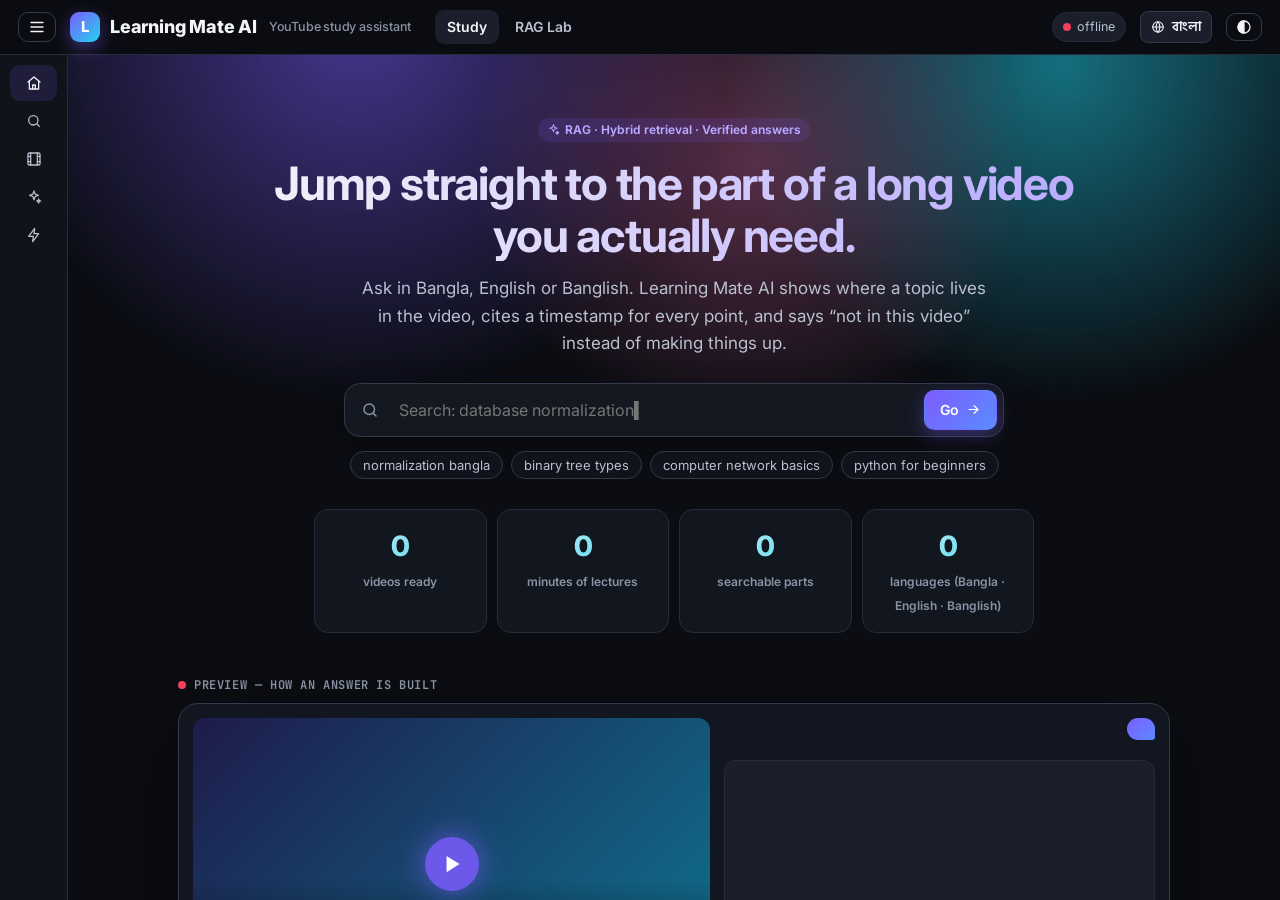
==== commit 7439d39b: "Show which AI engine answered, by name and number of calls" ====
--- a/static/index.html
+++ b/static/index.html
@@ -783,6 +783,9 @@
 /* open a video */
 async function openVid(id){try{const d=await api("/api/job/"+id);if(d.status==="done")show(d.meta)}catch(e){toast(tMsg(e.message))}}
 function suggest(){$("sugg").innerHTML=t("sugg").map(s=>"<button>"+esc(s)+"</button>").join("");document.querySelectorAll("#sugg button").forEach(b=>b.onclick=()=>{$("q").value=b.textContent;ask()})}
+/* which AI engine did the work, in plain words (main = the .env engine, e_groq = Groq from the AI engines panel...) */
+const ENG_NAMES={groq:"Groq",gemini:"Gemini",mistral:"Mistral",openrouter:"OpenRouter",nvidia:"NVIDIA",cloudflare:"Cloudflare",ollama:"My PC (Ollama)",pc:"My PC (Ollama)",backup:"Gemini (backup)"};
+function engName(k){if(k==="main")return (me&&me.engine&&me.engine.name)||"Main AI";return ENG_NAMES[k.replace(/^e_/,"")]||k}
 function engBadge(){const e=me&&me.engine;if(!e||!e.name)return "";return '<span class="badge" title="'+esc(t("engTip"))+'">'+ic("brain",12)+" "+esc(e.name)+" · "+t(e.where==="cloud"?"engCloud":"engOwn")+"</span>"}
 function metaBadges(m){
   if(m.pending===true)return '<span class="badge"><span class="spin" style="width:11px;height:11px"></span> '+t("aiPrep")+"</span>"+engBadge();
@@ -865,7 +868,7 @@
 function answerHtml(a,refs,vid){let h="<h3>"+esc(a.title)+'</h3><p class="sum">'+esc(a.summary)+"</p>";
   (a.sections||[]).forEach(s=>{h+=(s.heading?"<h4>"+esc(s.heading)+"</h4>":"")+"<ul>";(s.points||[]).forEach(p=>{h+="<li>"+esc(p.text)+" "+chips(p.cites,refs,vid)+"</li>"});h+="</ul>"});return h}
 function pipeHtml(tr,run){const tm=(tr&&tr.timings_ms)||{},u=(tr&&tr.usage)||{},st=[["rewrite",t("pRewrite")],["retrieve",t("pRetrieve")],["grade",t("pGrade")],["generate",t("pGenerate")],["verify",t("pVerify")]];
-  return '<div class="pipe'+(run?" run":"")+'">'+st.map(([k,l])=>'<div data-k="'+k+'"><b>'+l+"</b><span>"+(run?"…":(tm[k]!=null?(tm[k]/1000).toFixed(1)+"s":"—"))+"</span></div>").join("")+"</div>"+(run?"":'<div class="muted" style="margin-top:6px">'+(u.llm_calls||0)+" "+t("llmCalls")+" · "+(u.embed_calls||0)+" "+t("embCalls")+(u.llm_fallbacks?" · "+u.llm_fallbacks+" "+t("fallback"):"")+(Object.keys(u).some(k=>k.startsWith("via_"))?" · "+t("engVia")+" "+Object.keys(u).filter(k=>k.startsWith("via_")).map(k=>k.slice(4).replace(/^e_/,"")).join(", "):"")+((tr&&tr.cached)?" · ⚡ "+t("engCached"):"")+"</div>")}
+  return '<div class="pipe'+(run?" run":"")+'">'+st.map(([k,l])=>'<div data-k="'+k+'"><b>'+l+"</b><span>"+(run?"…":(tm[k]!=null?(tm[k]/1000).toFixed(1)+"s":"—"))+"</span></div>").join("")+"</div>"+(run?"":'<div class="muted" style="margin-top:6px">'+(u.llm_calls||0)+" "+t("llmCalls")+" · "+(u.embed_calls||0)+" "+t("embCalls")+(u.llm_fallbacks?" · "+u.llm_fallbacks+" "+t("fallback"):"")+(Object.keys(u).some(k=>k.startsWith("via_"))?" · "+t("engVia")+" "+Object.keys(u).filter(k=>k.startsWith("via_")).map(k=>engName(k.slice(4))+" ×"+u[k]).join(", "):"")+((tr&&tr.cached)?" · ⚡ "+t("engCached"):"")+"</div>")}
 function toMd(q,d){let m="# "+(d.answer?d.answer.title:q)+"\n\n> "+q+"\n\n"+(d.answer?d.answer.summary+"\n\n":"");
   if(d.answer)d.answer.sections.forEach(s=>{m+="## "+s.heading+"\n";s.points.forEach(p=>{m+="- "+p.text+" "+(p.cites||[]).map(n=>{const r=d.refs.find(x=>x.n===n);return r?"["+fmt(r.start)+"]("+r.url+")":""}).join(" ")+"\n"});m+="\n"});
   return m+"\nSource: "+(cur.title||"")+"\n"}
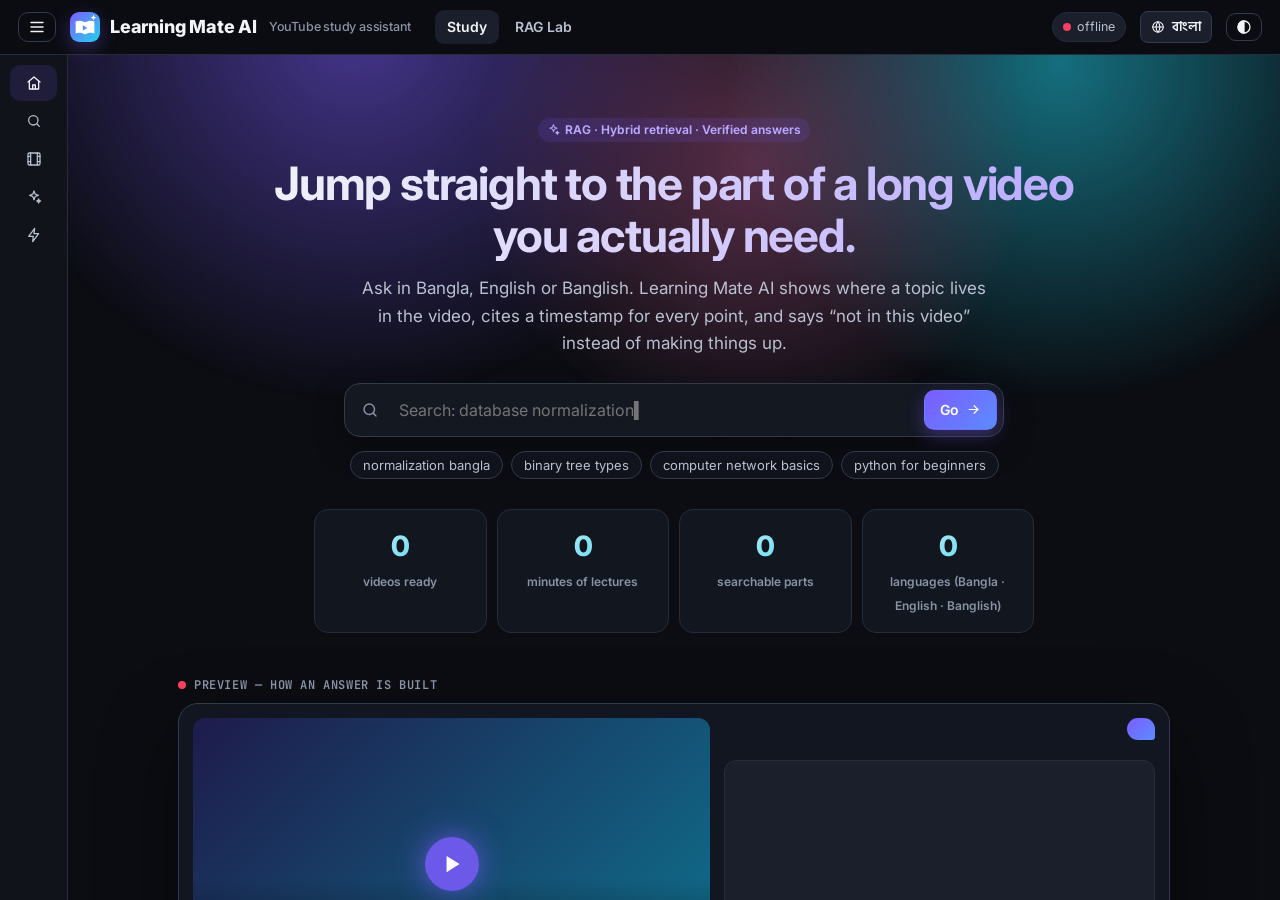
==== commit 627cbf88: "Add Learning Mate AI logo and favicon" ====
--- a/static/index.html
+++ b/static/index.html
@@ -3,6 +3,7 @@
 <head>
 <meta charset="utf-8">
 <meta name="viewport" content="width=device-width, initial-scale=1">
+<link rel="icon" type="image/svg+xml" href="/static/brand/logo.svg"><link rel="icon" type="image/png" sizes="32x32" href="/static/brand/icon32.png"><link rel="apple-touch-icon" href="/static/brand/apple-touch-icon.png"><meta name="theme-color" content="#7c5cff">
 <title>Learning Mate AI</title>
 <link rel="preconnect" href="https://fonts.googleapis.com"><link rel="preconnect" href="https://fonts.gstatic.com" crossorigin>
 <link href="https://fonts.googleapis.com/css2?family=Hind+Siliguri:wght@400;500;600;700&family=Inter:wght@400;500;600;700;800&family=JetBrains+Mono:wght@500;600&display=swap" rel="stylesheet">
@@ -351,7 +352,7 @@
 <div class="auth hide" id="authBox">
   <div class="box fade">
     <button class="btn icon ghost aclose hide" id="aClose" aria-label="Close"><i data-i="x" data-s="16"></i></button>
-    <div class="logo"><i>L</i><span data-t="brand"></span></div>
+    <div class="logo"><i class="lg"><img src="/static/brand/logo.svg" alt=""></i><span data-t="brand"></span></div>
     <h2 data-t="authTitle"></h2><p data-t="authSub"></p>
     <div id="nameRow" class="hide"><label data-t="name"></label><input class="in" id="aName" aria-label="Name" autocomplete="name"></div>
     <label data-t="email"></label><input class="in" id="aEmail" aria-label="Email" type="email" autocomplete="email">
@@ -367,7 +368,7 @@
 
 <header class="top">
   <button class="btn icon ghost" id="pinBtn" data-tt="pinMenu"><i data-i="menu" data-s="18"></i></button>
-  <div class="logo"><i>L</i><span data-t="brand"></span> <small data-t="brandSub"></small></div>
+  <div class="logo"><i class="lg"><img src="/static/brand/logo.svg" alt=""></i><span data-t="brand"></span> <small data-t="brandSub"></small></div>
   <nav class="nav"><a href="/" class="on" data-t="study"></a><a href="/lab" data-t="lab"></a></nav>
   <div class="sp"></div>
   <span class="pill" id="health"><span class="dot"></span>…</span>
--- a/static/ui.css
+++ b/static/ui.css
@@ -23,6 +23,7 @@
 .top{position:sticky;top:0;z-index:20;display:flex;align-items:center;gap:14px;padding:10px 18px;background:color-mix(in srgb,var(--bg) 82%,transparent);backdrop-filter:blur(14px);border-bottom:1px solid var(--line)}
 .logo{display:flex;align-items:center;gap:10px;font-weight:800;font-size:18px;letter-spacing:-.2px;color:var(--text)}
 .logo i{width:30px;height:30px;border-radius:9px;background:linear-gradient(135deg,var(--brand),var(--brand2));display:grid;place-items:center;font-style:normal;color:#fff;font-size:15px;box-shadow:0 6px 18px rgba(124,92,255,.45)}
+.logo i.lg{background:none;box-shadow:0 6px 18px rgba(124,92,255,.35)}.logo i.lg img{width:100%;height:100%;display:block;border-radius:inherit}
 .logo small{font-weight:500;color:var(--muted);font-size:12.5px;margin-left:2px}
 .nav{display:flex;gap:4px;margin-left:10px}
 .nav a{padding:6px 12px;border-radius:9px;color:var(--text2);font-weight:600;font-size:14px}
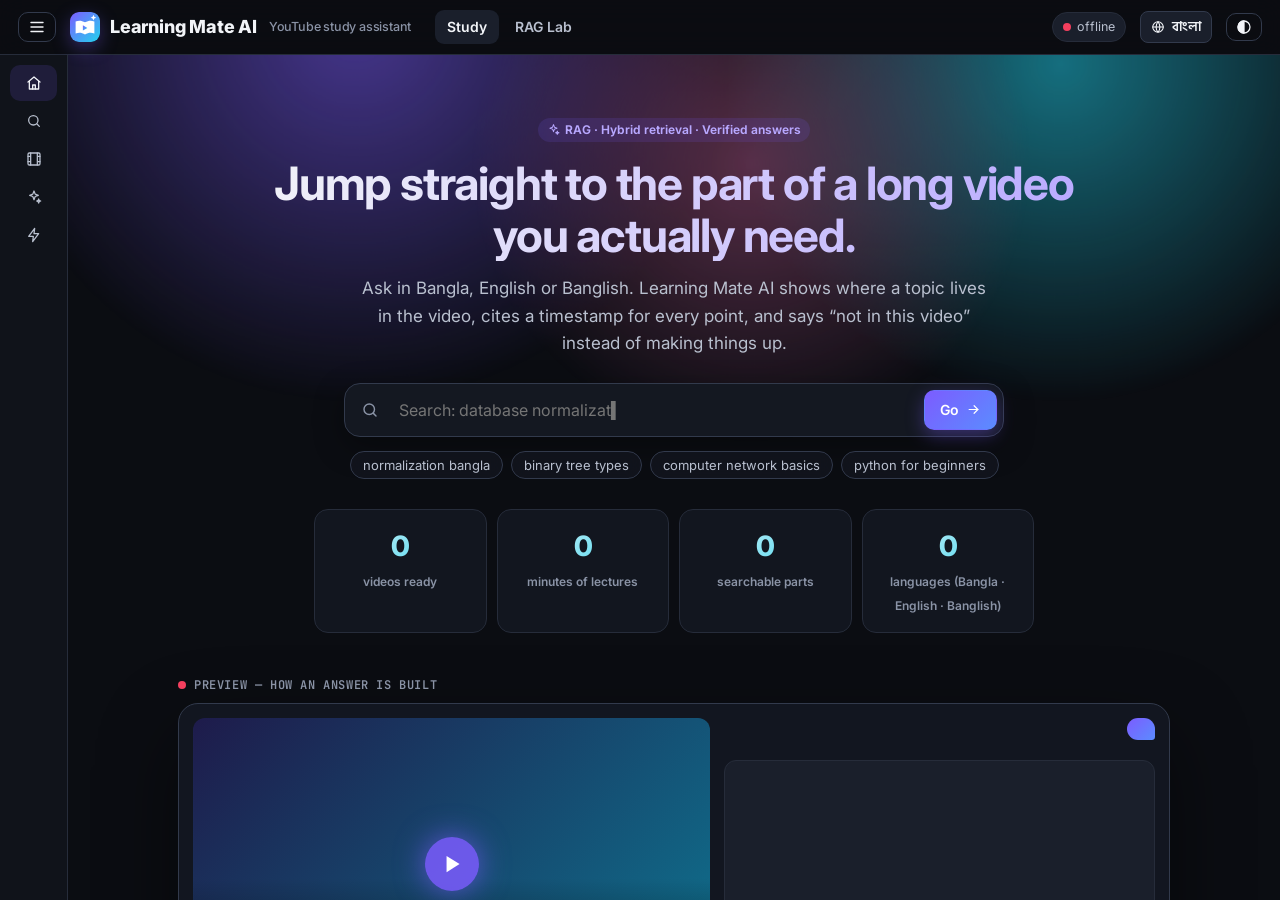
==== commit 94ab0763: "Notebook select/move/delete and clear all, resizable side panel, Bangla voice and answers, no demo l" ====
--- a/static/index.html
+++ b/static/index.html
@@ -7,9 +7,9 @@
 <title>Learning Mate AI</title>
 <link rel="preconnect" href="https://fonts.googleapis.com"><link rel="preconnect" href="https://fonts.gstatic.com" crossorigin>
 <link href="https://fonts.googleapis.com/css2?family=Hind+Siliguri:wght@400;500;600;700&family=Inter:wght@400;500;600;700;800&family=JetBrains+Mono:wght@500;600&display=swap" rel="stylesheet">
-<link rel="stylesheet" href="/static/ui.css?v=20261117">
-<script src="/static/i18n.js?v=20261117"></script>
-<script src="/static/icons.js?v=20261117"></script>
+<link rel="stylesheet" href="/static/ui.css?v=20261118">
+<script src="/static/i18n.js?v=20261118"></script>
+<script src="/static/icons.js?v=20261118"></script>
 <style>
   .app{display:grid;grid-template-columns:292px 1fr;height:calc(100vh - 55px)}
   .side{border-right:1px solid var(--line);background:var(--bg2);display:flex;flex-direction:column;min-height:0}
@@ -30,7 +30,16 @@
   .meter{height:4px;border-radius:9px;background:var(--line);overflow:hidden;margin-top:4px} .meter i{display:block;height:100%;background:linear-gradient(90deg,var(--brand),var(--brand2))}
   .main{overflow:auto;min-height:0}
   .view{min-height:100%}
-  .work{display:grid;grid-template-columns:minmax(0,1.15fr) minmax(380px,.85fr);height:100%;min-height:0}
+  .work{display:grid;grid-template-columns:minmax(0,1fr) 8px var(--rw,minmax(380px,42%));height:100%;min-height:0}
+  .wsplit{cursor:col-resize;position:relative;background:transparent;touch-action:none;z-index:5}
+  .wsplit::before{content:"";position:absolute;top:0;bottom:0;left:3px;width:2px;background:var(--line);transition:background .2s}
+  .wsplit::after{content:"";position:absolute;top:50%;left:1px;width:6px;height:38px;margin-top:-19px;border-radius:4px;background:var(--line2)}
+  .wsplit:hover::before,.wsplit.drag::before{background:var(--brand)} .wsplit:hover::after,.wsplit.drag::after{background:var(--brand)}
+  body.resizing{cursor:col-resize;user-select:none} body.resizing iframe{pointer-events:none}
+  .right{container-type:inline-size}
+  @container (max-width:470px){.ntool{gap:1px}.ntool button{min-width:26px;height:28px;padding:0 4px}.ntool .sw{width:15px;height:15px}.ntool input[type=range]{width:48px!important}.ntool .sep{margin:0 1px}.tabs button{padding-left:8px;padding-right:8px;font-size:13px}}
+  @container (max-width:380px){.tabs button span{display:none}}
+  @container (min-width:640px){.ntool button{min-width:34px;height:34px}}
   .left{overflow:auto;padding:18px;display:flex;flex-direction:column;gap:14px;min-height:0}
   .right{border-left:1px solid var(--line);display:flex;flex-direction:column;min-height:0;background:var(--bg2)}
   .player{position:relative;border-radius:16px;overflow:hidden;background:#000;aspect-ratio:16/9;box-shadow:var(--shadow);flex:none}
@@ -89,6 +98,28 @@
   .feat .card b,.steps .card b{display:block;margin:4px 0}
   .prog{height:4px;background:var(--line);border-radius:9px;overflow:hidden;margin-top:10px} .prog i{display:block;height:100%;width:35%;background:linear-gradient(90deg,var(--brand),var(--brand2));animation:pg 1.4s infinite ease-in-out}
   @keyframes pg{0%{margin-left:-35%}100%{margin-left:100%}}
+  /* home "how it works" + feature cards: reveal on scroll, a step that walks 1 -> 2 -> 3, live borders */
+  .steps{position:relative}
+  .steps::before{content:"";position:absolute;top:1px;left:27px;right:calc(33.33% - 31px);height:2px;border-radius:2px;background:linear-gradient(90deg,var(--brand),var(--brand2));opacity:.25}
+  .steps::after{content:"";position:absolute;top:-2px;left:27px;width:8px;height:8px;border-radius:50%;background:var(--brand2);box-shadow:0 0 12px 3px var(--brand2);animation:walk 6.6s linear infinite}
+  @keyframes walk{0%{left:27px;opacity:0}5%{opacity:1}95%{opacity:1}100%{left:calc(66.67% + 23px);opacity:0}}
+  .steps .card,.feat .card{opacity:0;transform:translateY(18px) scale(.98);transition:opacity .6s ease var(--d,0s),transform .6s cubic-bezier(.2,.8,.2,1) var(--d,0s),border-color .35s,box-shadow .35s;overflow:visible}
+  .steps.shown .card,.feat.shown .card{opacity:1;transform:none}
+  .steps .card::before,.feat .card::before{content:"";position:absolute;inset:-1px;border-radius:inherit;padding:1px;background:conic-gradient(from var(--ang,0deg),transparent 0 70%,var(--brand) 82%,var(--brand2) 92%,transparent);
+    -webkit-mask:linear-gradient(#000 0 0) content-box,linear-gradient(#000 0 0);-webkit-mask-composite:xor;mask-composite:exclude;opacity:0;transition:opacity .4s;animation:spinb 3.2s linear infinite;pointer-events:none}
+  @property --ang{syntax:"<angle>";initial-value:0deg;inherits:false}
+  @keyframes spinb{to{--ang:360deg}}
+  .steps .card.act::before,.steps .card:hover::before,.feat .card:hover::before{opacity:1}
+  .steps .card.act,.feat .card:hover{box-shadow:0 14px 40px -12px rgba(124,92,255,.45);transform:translateY(-3px)}
+  .feat .card{position:relative}
+  .steps .k{transition:transform .3s} .steps .card.act .k{animation:kp 1.1s ease-in-out infinite}
+  @keyframes kp{0%,100%{box-shadow:0 0 0 0 rgba(124,92,255,.6)}50%{box-shadow:0 0 0 8px rgba(124,92,255,0);transform:scale(1.12)}}
+  .steps .fi,.feat .fi{animation:flo 4s ease-in-out infinite;animation-delay:var(--d,0s)}
+  .steps .card.act .fi{animation:hop .9s ease-in-out infinite}
+  @keyframes flo{0%,100%{transform:translateY(0)}50%{transform:translateY(-4px)}}
+  @keyframes hop{0%,100%{transform:translateY(0) rotate(0)}30%{transform:translateY(-6px) rotate(-6deg)}60%{transform:translateY(0) rotate(4deg)}}
+  @media (max-width:640px){.steps::before,.steps::after{display:none}}
+  @media (prefers-reduced-motion:reduce){.steps .card,.feat .card{opacity:1;transform:none;transition:none}.steps::after,.steps .fi,.feat .fi,.steps .card::before,.feat .card::before,.steps .card.act .k{animation:none}}
   .bw{max-width:1180px;margin:0 auto;padding:22px}
   .grid{display:grid;grid-template-columns:repeat(auto-fill,minmax(250px,1fr));gap:14px;margin-top:16px}
   .yt{background:var(--panel);border:1px solid var(--line);border-radius:14px;overflow:hidden;cursor:pointer;transition:.18s;display:flex;flex-direction:column}
@@ -233,7 +264,7 @@
   .rail{display:flex;gap:12px;overflow-x:auto;padding-bottom:6px;scroll-snap-type:x mandatory}
   .rail .yt{min-width:240px;max-width:240px;scroll-snap-align:start}
   @media (max-width:900px){.dgrid{grid-template-columns:1fr}.stats{grid-template-columns:repeat(2,1fr)}}
-  @media (max-width:1100px){.work{grid-template-columns:1fr;height:auto}.right{min-height:640px}}
+  @media (max-width:1100px){.work{grid-template-columns:1fr;height:auto}.right{min-height:640px}.wsplit{display:none}}
   .csel{display:flex;flex-wrap:wrap;gap:8px;margin-top:8px}
   .csel button{display:inline-flex;align-items:center;gap:8px;max-width:280px;padding:4px 10px 4px 4px;border-radius:10px;border:1px solid var(--line2);background:var(--panel2);color:var(--text2);font:600 12.5px var(--font);cursor:pointer}
   .csel button img{width:44px;height:26px;border-radius:6px;object-fit:cover;flex:none} .csel button span{white-space:nowrap;overflow:hidden;text-overflow:ellipsis}
@@ -346,6 +377,13 @@
     .auth .box{padding:22px}
   }
   @media (max-width:370px){.logo span{display:none}} @media (max-width:340px){.grid{grid-template-columns:1fr}}
+  .selmode{cursor:crosshair} .selmode .nb-it{pointer-events:none}
+  .nb-it.msel{outline:2px dashed var(--brand);outline-offset:3px;border-radius:8px}
+  .nb-selbox{position:absolute;z-index:8;border:1.5px dashed var(--brand);background:rgba(124,92,255,.08);border-radius:6px;cursor:move}
+  .nb-selbar{position:absolute;top:-36px;left:0;display:flex;gap:4px}
+  .nb-selbar button{display:flex;align-items:center;gap:4px;height:28px;padding:0 10px;border-radius:8px;border:1px solid var(--bad);background:var(--panel);color:var(--bad);font:600 12px var(--font);cursor:pointer;white-space:nowrap}
+  .miclang{height:22px;min-width:30px;margin-left:-4px;padding:0 6px;border-radius:7px;border:1px solid var(--line2);background:var(--panel2);color:var(--text2);font:700 11px var(--font);cursor:pointer;align-self:center}
+  .miclang:hover{border-color:var(--brand);color:var(--text)}
 </style>
 </head>
 <body>
@@ -534,6 +572,7 @@
         </div>
       </div>
 
+      <div class="wsplit" id="wSplit" data-tt="splitT" role="separator" aria-orientation="vertical"></div>
       <div class="right">
         <div class="tabs" id="tabs">
           <button data-tab="ask" class="on"><i data-i="chat"></i> <span data-t="tChat"></span></button>
@@ -581,7 +620,7 @@
         <div class="pane hide nbpane" id="p_notes">
           <div class="nb-top">
             <div class="ntool" id="nbTools">
-              <button data-tool="type" class="on" data-tt="nbType"><i data-i="type" data-s="15"></i></button>
+              <button data-tool="type" class="on" data-tt="nbType"><i data-i="type" data-s="15"></i></button><button type="button" data-tool="select" data-tt="nbSelect"><i data-i="select" data-s="15"></i></button>
               <button data-tool="pen" data-tt="pen"><i data-i="pen" data-s="15"></i></button>
               <button data-tool="marker" data-tt="marker"><i data-i="marker" data-s="15"></i></button>
               <button data-tool="eraser" data-tt="eraser"><i data-i="eraser" data-s="15"></i></button><span class="nbdd"><button type="button" id="nbShapeBtn" data-tt="nbShapes"><i data-i="shapes" data-s="15"></i></button><span class="nb-menu hide" id="nbShapes"><button type="button" data-tool="line" data-tt="nbLine"><i data-i="line" data-s="15"></i></button><button type="button" data-tool="arrow" data-tt="nbArrow"><i data-i="arrowd" data-s="15"></i></button><button type="button" data-tool="rect" data-tt="nbRect"><i data-i="rect" data-s="15"></i></button><button type="button" data-tool="ellipse" data-tt="nbEllipse"><i data-i="ellipse" data-s="15"></i></button></span></span>
@@ -593,7 +632,7 @@
               <span class="sep"></span>
               <button id="nbTs" data-tt="tsBtn"><i data-i="clock" data-s="15"></i></button><button id="nbSnap" data-tt="ssBtn"><i data-i="camera" data-s="15"></i></button>
               <span class="sep"></span>
-              <button id="nbUndo" data-tt="undo"><i data-i="undo" data-s="15"></i></button><button id="nbRedo" data-tt="redo"><i data-i="redo" data-s="15"></i></button><button id="nbClear" data-tt="clear"><i data-i="trash" data-s="15"></i></button>
+              <button id="nbUndo" data-tt="undo"><i data-i="undo" data-s="15"></i></button><button id="nbRedo" data-tt="redo"><i data-i="redo" data-s="15"></i></button><button id="nbClear" data-tt="clear"><i data-i="trash" data-s="15"></i></button><button type="button" id="nbClearAll" data-tt="nbClearAll"><i data-i="broom" data-s="15"></i></button>
               <span class="sep"></span><button type="button" id="nbZoomOut" data-tt="zoomOut"><i data-i="zout" data-s="15"></i></button><button type="button" id="nbZoomV" data-tt="zoomReset" style="font:600 11px var(--mono,monospace);min-width:40px">100%</button><button type="button" id="nbZoomIn" data-tt="zoomIn"><i data-i="zin" data-s="15"></i></button>
               <span class="sep"></span><span class="nbdd"><button type="button" id="nbAI" class="nbai" data-tt="nbAIT"><i data-i="sparkles" data-s="15"></i> <span data-t="nbAIBtn"></span></button><span class="nb-menu col hide" id="nbAIMenu"><button type="button" data-ai="summary"><i data-i="book" data-s="14"></i> <span data-t="nbAI_summary"></span></button><button type="button" data-ai="mindmap"><i data-i="map" data-s="14"></i> <span data-t="nbAI_mindmap"></span></button><button type="button" data-ai="flashcards"><i data-i="cards" data-s="14"></i> <span data-t="nbAI_flashcards"></span></button><button type="button" data-ai="quiz"><i data-i="quiz" data-s="14"></i> <span data-t="nbAI_quiz"></span></button></span></span><button id="nbShare" data-tt="shareT"><i data-i="share" data-s="15"></i></button>
               <span class="sp"></span>
@@ -1099,8 +1138,27 @@
 setAuthMode(false);
 refreshMe().then(()=>{if(!(me.auth&&!me.user&&!me.guest))loadLib()});
 </script>
-<script src="/static/notebook.js?v=20261117"></script>
-<script src="/static/study.js?v=20261117"></script>
-<script src="/static/engines.js?v=20261117"></script>
+<script src="/static/notebook.js?v=20261118"></script>
+<script src="/static/study.js?v=20261118"></script>
+<script src="/static/engines.js?v=20261118"></script>
+<script>
+/* home cards: stagger in when they scroll into view, then the "how it works" steps light up 1 -> 2 -> 3 */
+(function(){const groups=document.querySelectorAll(".steps,.feat");groups.forEach(g=>[...g.children].forEach((c,i)=>c.style.setProperty("--d",(i*.12)+"s")));
+  const io="IntersectionObserver" in window?new IntersectionObserver(es=>es.forEach(e=>{if(e.isIntersecting){e.target.classList.add("shown");io.unobserve(e.target)}}),{threshold:.2}):null;
+  groups.forEach(g=>io?io.observe(g):g.classList.add("shown"));
+  const st=document.querySelector(".steps");if(!st)return;let i=0;setInterval(()=>{const cs=st.querySelectorAll(".card");cs.forEach((c,k)=>c.classList.toggle("act",k===i%cs.length));i++},2200)})();
+
+/* drag the line between the video and the side panel (chat / study / notebook) to make it wider or narrower */
+(function(){const sp=$("wSplit"),w=$("v_work");if(!sp)return;
+  const set=px=>{const max=w.clientWidth-360;px=Math.max(320,Math.min(max,px));w.style.setProperty("--rw",px+"px");return px};
+  try{const v=+localStorage.getItem("lm_rw");if(v)requestAnimationFrame(()=>set(v))}catch(_){}
+  sp.addEventListener("pointerdown",e=>{e.preventDefault();sp.setPointerCapture(e.pointerId);sp.classList.add("drag");document.body.classList.add("resizing");
+    const mv=ev=>set(w.getBoundingClientRect().right-ev.clientX),
+      up=ev=>{sp.removeEventListener("pointermove",mv);sp.removeEventListener("pointerup",up);sp.classList.remove("drag");document.body.classList.remove("resizing");
+        const px=set(w.getBoundingClientRect().right-ev.clientX);try{localStorage.setItem("lm_rw",px)}catch(_){}dispatchEvent(new Event("resize"))};
+    sp.addEventListener("pointermove",mv);sp.addEventListener("pointerup",up)});
+  sp.ondblclick=()=>{w.style.removeProperty("--rw");try{localStorage.removeItem("lm_rw")}catch(_){}dispatchEvent(new Event("resize"))};
+  addEventListener("resize",()=>{const v=parseFloat(w.style.getPropertyValue("--rw"));if(v)set(v)})})();
+</script>
 </body>
 </html>
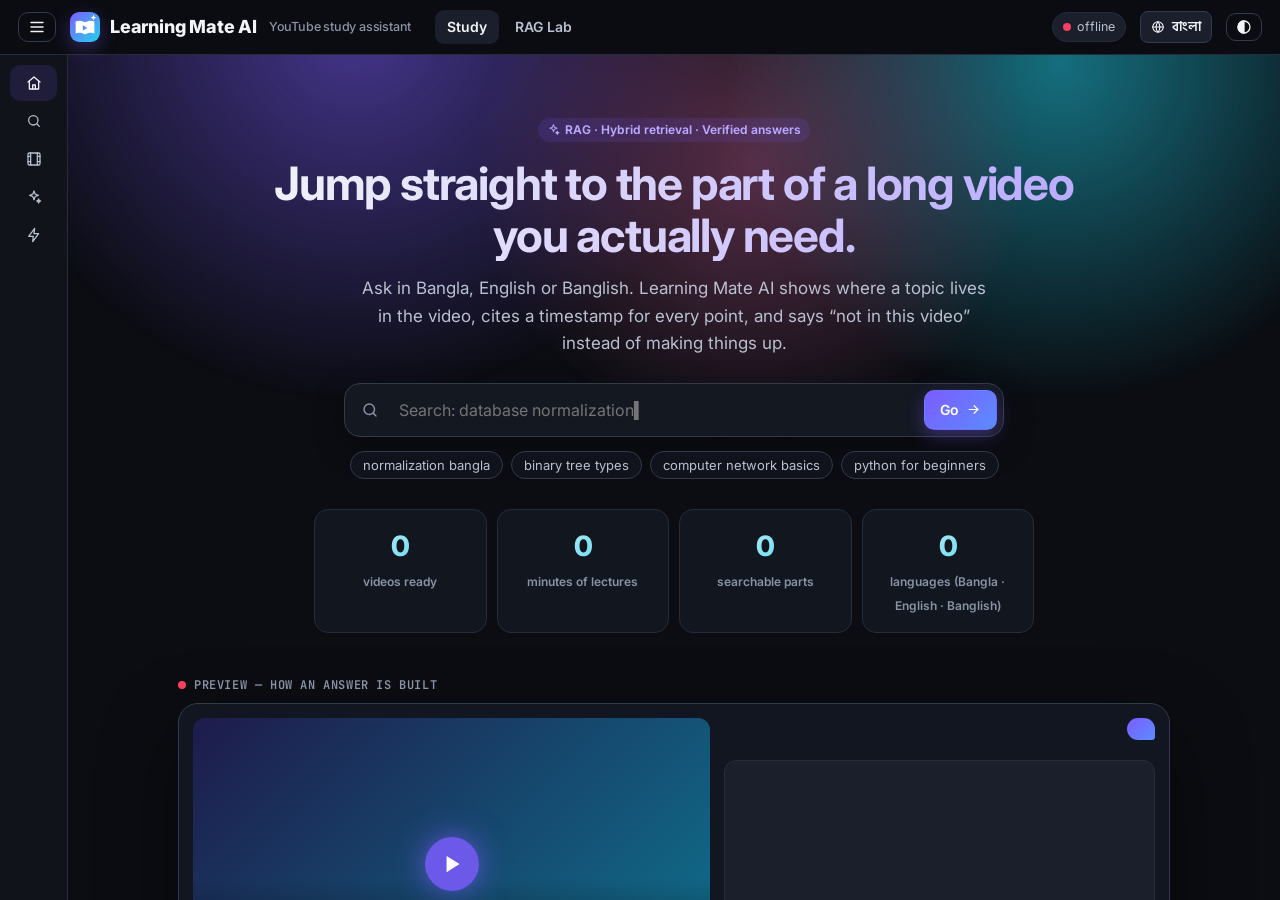
==== commit b0b837a7: "Usage badge: say free AI (with model name) unless the own PC model is answering" ====
--- a/static/index.html
+++ b/static/index.html
@@ -722,12 +722,12 @@
   if(me.app_password&&!$("appkey").value)$("keyBlk").classList.remove("hide");
   $("aClose").classList.toggle("hide",!me.guest);document.body.classList.toggle("guest",!!me.guest);
   if(me.guest){$("meBox").classList.remove("hide");$("meAv").textContent="D";$("meName").textContent=t("guestBadge");
-    $("meUse").textContent=me.unlimited?t("unlimited"):t("guestUse",{u:me.used,l:me.limit});$("meBar").style.width=me.unlimited?"100%":Math.min(100,100*me.used/Math.max(1,me.limit))+"%";
+    $("meUse").textContent=me.unlimited?unlimTxt():t("guestUse",{u:me.used,l:me.limit});$("meBar").style.width=me.unlimited?"100%":Math.min(100,100*me.used/Math.max(1,me.limit))+"%";
     $("logoutBtn").textContent=t("guestCta");$("logoutBtn").onclick=()=>{setAuthMode(true);showAuth()};return}
   $("logoutBtn").textContent=t("logout");$("logoutBtn").onclick=logout;
   if(me.auth&&!me.user){showAuth();return}
   if(me.user){$("meBox").classList.remove("hide");$("histNav").classList.remove("hide");$("notesNav").classList.remove("hide");$("progNav").classList.remove("hide");$("meAv").textContent=(me.user.name||me.user.email)[0].toUpperCase();$("meName").textContent=me.user.name||me.user.email;
-    $("meUse").textContent=me.unlimited?t("unlimited"):t("usage")+": "+me.used+" / "+me.limit;$("meBar").style.width=me.unlimited?"100%":Math.min(100,100*me.used/Math.max(1,me.limit))+"%"}
+    $("meUse").textContent=me.unlimited?unlimTxt():t("usage")+": "+me.used+" / "+me.limit;$("meBar").style.width=me.unlimited?"100%":Math.min(100,100*me.used/Math.max(1,me.limit))+"%"}
 }
 async function logout(){await fetch("/api/auth/logout",{method:"POST",credentials:"same-origin"});location.reload()}
 
@@ -1087,6 +1087,7 @@
   document.querySelectorAll(".chap .cr").forEach((el,i)=>el.classList.toggle("now",i===k))},1000);
 
 /* ---------- notebook glue (logic lives in /static/notebook.js) ---------- */
+function unlimTxt(){const e=me&&me.engine;return e&&e.where!=="cloud"?t("unlimited"):t("unlimitedFree")+(e&&e.name?" · "+e.name:"")}
 window.openNotes=()=>document.querySelector('#tabs button[data-tab="notes"]').click();
 $("qNotes").onclick=window.openNotes;
 $("qTs").onclick=()=>{window.openNotes();setTimeout(()=>window.nbTimestamp(),30)};
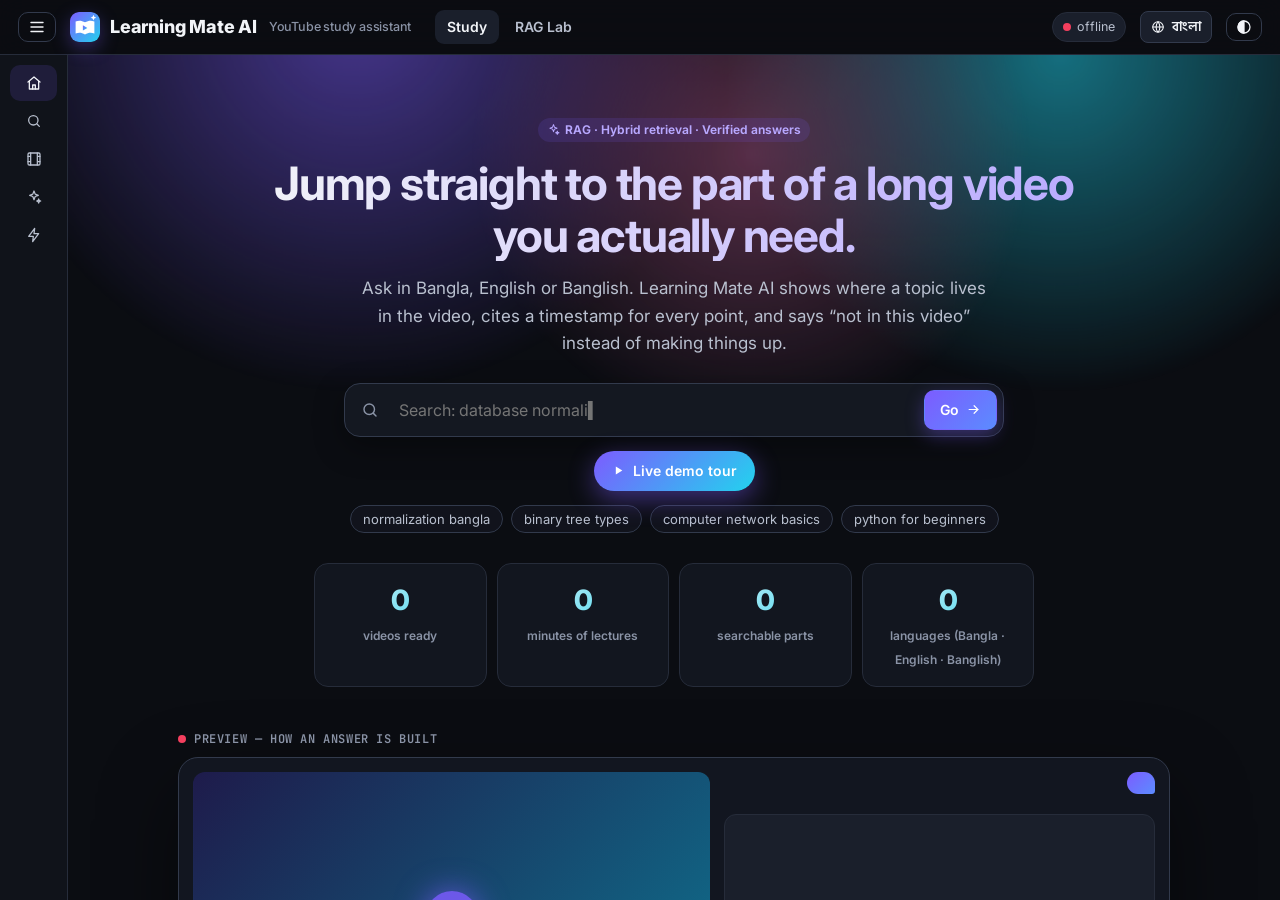
==== commit f4437e92: "Notebook: pointer select, copy/paste/duplicate, layers, sticky notes, snap, read aloud, learning roa" ====
--- a/static/index.html
+++ b/static/index.html
@@ -7,9 +7,9 @@
 <title>Learning Mate AI</title>
 <link rel="preconnect" href="https://fonts.googleapis.com"><link rel="preconnect" href="https://fonts.gstatic.com" crossorigin>
 <link href="https://fonts.googleapis.com/css2?family=Hind+Siliguri:wght@400;500;600;700&family=Inter:wght@400;500;600;700;800&family=JetBrains+Mono:wght@500;600&display=swap" rel="stylesheet">
-<link rel="stylesheet" href="/static/ui.css?v=20261118">
-<script src="/static/i18n.js?v=20261118"></script>
-<script src="/static/icons.js?v=20261118"></script>
+<link rel="stylesheet" href="/static/ui.css?v=20261120">
+<script src="/static/i18n.js?v=20261120"></script>
+<script src="/static/icons.js?v=20261120"></script>
 <style>
   .app{display:grid;grid-template-columns:292px 1fr;height:calc(100vh - 55px)}
   .side{border-right:1px solid var(--line);background:var(--bg2);display:flex;flex-direction:column;min-height:0}
@@ -384,6 +384,19 @@
   .nb-selbar button{display:flex;align-items:center;gap:4px;height:28px;padding:0 10px;border-radius:8px;border:1px solid var(--bad);background:var(--panel);color:var(--bad);font:600 12px var(--font);cursor:pointer;white-space:nowrap}
   .miclang{height:22px;min-width:30px;margin-left:-4px;padding:0 6px;border-radius:7px;border:1px solid var(--line2);background:var(--panel2);color:var(--text2);font:700 11px var(--font);cursor:pointer;align-self:center}
   .miclang:hover{border-color:var(--brand);color:var(--text)}
+  .nb-it.bin .nb-bar{top:4px;left:auto;right:4px;z-index:4} .nb-grip,.nb-rs{touch-action:none}
+  .nb-text .nb-rs{bottom:auto;top:calc(50% - 9px);cursor:ew-resize}
+  .nb-bar .nb-act{height:22px;min-width:22px;border-radius:6px;display:inline-flex;align-items:center;justify-content:center;background:var(--panel);border:1px solid var(--line2);color:var(--text2);cursor:pointer;padding:0 4px}
+  .nb-bar .nb-act:hover{color:var(--text);border-color:var(--brand)}
+  .nb-sticky .nb-txt{background:var(--stk)!important;color:#1f2937!important;min-height:130px;padding:14px 14px 18px;border-radius:4px 4px 16px 4px;border:0!important;box-shadow:0 10px 24px rgba(0,0,0,.28),inset 0 -6px 0 rgba(0,0,0,.05);font-family:"Segoe Print","Comic Sans MS",var(--font);transform:rotate(-1.2deg)}
+  .nb-sticky:nth-child(even) .nb-txt{transform:rotate(1deg)}
+  #nbListen.on{background:var(--brandSoft);border-color:var(--brand);animation:micp 1.2s infinite}
+  .euse{font-size:12px;margin-top:4px;display:flex;gap:6px;align-items:center;flex-wrap:wrap;color:var(--text2)} .euse .badge{font-size:11px}
+  .btn.demo{margin:14px auto 0;display:inline-flex;gap:8px;border-radius:999px;padding:0 18px;height:40px;background:linear-gradient(135deg,var(--brand),var(--brand2));color:#fff;border:0;box-shadow:0 8px 26px rgba(124,92,255,.45);animation:demoGlow 2.4s ease-in-out infinite}
+  @keyframes demoGlow{50%{box-shadow:0 8px 34px rgba(34,211,238,.55)}}
+  .tourbar{position:fixed;left:50%;bottom:22px;transform:translateX(-50%);z-index:200;display:flex;align-items:center;gap:12px;max-width:min(92vw,620px);padding:12px 16px;border-radius:16px;background:color-mix(in srgb,var(--panel) 92%,transparent);border:1px solid var(--brand);box-shadow:0 20px 60px rgba(0,0,0,.5);backdrop-filter:blur(8px);font-size:14.5px}
+  .tourbar .tn{flex:none;width:30px;height:30px;border-radius:50%;display:grid;place-items:center;font:800 13px var(--mono);color:#fff;background:linear-gradient(135deg,var(--brand),var(--brand2))}
+  .tourbar .tp{position:absolute;left:0;bottom:0;height:3px;border-radius:3px;background:linear-gradient(90deg,var(--brand),var(--brand2));transition:width .4s}
 </style>
 </head>
 <body>
@@ -452,6 +465,7 @@
         <h1 data-t="heroTitle"></h1>
         <p data-t="heroSub"></p>
         <div class="bigin"><span class="bi"><i data-i="search" data-s="18"></i></span><input class="in" id="heroQ" aria-label="Question"><button class="btn pri" id="heroBtn"><span data-t="go"></span> <i data-i="arrow" data-s="15"></i></button></div>
+        <button class="btn demo" id="demoBtn" type="button"><i data-i="play" data-s="13"></i> <span data-t="demoTour"></span></button>
         <div class="try" id="tryChips"></div>
         <div class="stats" id="stats">
           <div><b data-n="0" id="stV">0</b><span data-t="stVideos"></span></div>
@@ -630,11 +644,11 @@
               <span class="sep"></span>
               <button data-fmt="bold" title="Bold"><b>B</b></button><button data-fmt="italic" title="Italic"><i style="font-style:italic;font-family:serif">I</i></button><button data-fmt="h" title="Heading"><b>H</b></button><button data-fmt="list" title="List"><i data-i="list" data-s="15"></i></button><button data-fmt="hl" title="Highlight"><span style="background:rgba(250,204,21,.5);padding:0 5px;border-radius:3px;font-weight:700">A</span></button>
               <span class="sep"></span>
-              <button id="nbTs" data-tt="tsBtn"><i data-i="clock" data-s="15"></i></button><button id="nbSnap" data-tt="ssBtn"><i data-i="camera" data-s="15"></i></button>
+              <button id="nbTs" data-tt="tsBtn"><i data-i="clock" data-s="15"></i></button><button id="nbSnap" data-tt="ssBtn"><i data-i="camera" data-s="15"></i></button><button type="button" id="nbSticky" data-tt="nbSticky"><i data-i="sticky" data-s="15"></i></button><button type="button" id="nbListen" data-tt="nbListen"><i data-i="volume" data-s="15"></i></button>
               <span class="sep"></span>
               <button id="nbUndo" data-tt="undo"><i data-i="undo" data-s="15"></i></button><button id="nbRedo" data-tt="redo"><i data-i="redo" data-s="15"></i></button><button id="nbClear" data-tt="clear"><i data-i="trash" data-s="15"></i></button><button type="button" id="nbClearAll" data-tt="nbClearAll"><i data-i="broom" data-s="15"></i></button>
               <span class="sep"></span><button type="button" id="nbZoomOut" data-tt="zoomOut"><i data-i="zout" data-s="15"></i></button><button type="button" id="nbZoomV" data-tt="zoomReset" style="font:600 11px var(--mono,monospace);min-width:40px">100%</button><button type="button" id="nbZoomIn" data-tt="zoomIn"><i data-i="zin" data-s="15"></i></button>
-              <span class="sep"></span><span class="nbdd"><button type="button" id="nbAI" class="nbai" data-tt="nbAIT"><i data-i="sparkles" data-s="15"></i> <span data-t="nbAIBtn"></span></button><span class="nb-menu col hide" id="nbAIMenu"><button type="button" data-ai="summary"><i data-i="book" data-s="14"></i> <span data-t="nbAI_summary"></span></button><button type="button" data-ai="mindmap"><i data-i="map" data-s="14"></i> <span data-t="nbAI_mindmap"></span></button><button type="button" data-ai="flashcards"><i data-i="cards" data-s="14"></i> <span data-t="nbAI_flashcards"></span></button><button type="button" data-ai="quiz"><i data-i="quiz" data-s="14"></i> <span data-t="nbAI_quiz"></span></button></span></span><button id="nbShare" data-tt="shareT"><i data-i="share" data-s="15"></i></button>
+              <span class="sep"></span><span class="nbdd"><button type="button" id="nbAI" class="nbai" data-tt="nbAIT"><i data-i="sparkles" data-s="15"></i> <span data-t="nbAIBtn"></span></button><span class="nb-menu col hide" id="nbAIMenu"><button type="button" data-ai="summary"><i data-i="book" data-s="14"></i> <span data-t="nbAI_summary"></span></button><button type="button" data-ai="mindmap"><i data-i="map" data-s="14"></i> <span data-t="nbAI_mindmap"></span></button><button type="button" data-ai="roadmap"><i data-i="road" data-s="14"></i> <span data-t="nbAI_roadmap"></span></button><button type="button" data-ai="flashcards"><i data-i="cards" data-s="14"></i> <span data-t="nbAI_flashcards"></span></button><button type="button" data-ai="quiz"><i data-i="quiz" data-s="14"></i> <span data-t="nbAI_quiz"></span></button></span></span><button id="nbShare" data-tt="shareT"><i data-i="share" data-s="15"></i></button>
               <span class="sp"></span>
               <button class="btn sm" id="nbPdf"><i data-i="download" data-s="13"></i> <span data-t="exportPdf"></span></button>
             </div>
@@ -1139,9 +1153,9 @@
 setAuthMode(false);
 refreshMe().then(()=>{if(!(me.auth&&!me.user&&!me.guest))loadLib()});
 </script>
-<script src="/static/notebook.js?v=20261118"></script>
-<script src="/static/study.js?v=20261118"></script>
-<script src="/static/engines.js?v=20261118"></script>
+<script src="/static/notebook.js?v=20261120"></script>
+<script src="/static/study.js?v=20261120"></script>
+<script src="/static/engines.js?v=20261120"></script>
 <script>
 /* home cards: stagger in when they scroll into view, then the "how it works" steps light up 1 -> 2 -> 3 */
 (function(){const groups=document.querySelectorAll(".steps,.feat");groups.forEach(g=>[...g.children].forEach((c,i)=>c.style.setProperty("--d",(i*.12)+"s")));
@@ -1160,6 +1174,28 @@
     sp.addEventListener("pointermove",mv);sp.addEventListener("pointerup",up)});
   sp.ondblclick=()=>{w.style.removeProperty("--rw");try{localStorage.removeItem("lm_rw")}catch(_){}dispatchEvent(new Event("resize"))};
   addEventListener("resize",()=>{const v=parseFloat(w.style.getPropertyValue("--rw"));if(v)set(v)})})();
+
+/* "Live demo tour": opens a lecture, types a question, shows the streamed + verified answer, puts it in the
+   notebook and draws a learning roadmap - hands-free, for presenting. Press Stop (or Esc) any time. */
+(function(){let stop=false,bar=null;const wait=ms=>new Promise(r=>setTimeout(r,ms));
+  const step=(n,total,txt)=>{if(!bar){bar=document.createElement("div");bar.className="tourbar";document.body.appendChild(bar)}
+    bar.innerHTML='<span class="tn">'+n+'</span><span style="flex:1">'+esc(txt)+'</span><button class="btn sm ghost" type="button">'+esc(t("demoStop"))+'</button><span class="tp" style="width:'+Math.round(100*n/total)+'%"></span>';
+    bar.querySelector("button").onclick=end};
+  function end(){stop=true;bar&&bar.remove();bar=null}
+  addEventListener("keydown",e=>{if(e.key==="Escape"&&bar)end()});
+  async function typeIn(el,txt){el.value="";for(const ch of txt){if(stop)return;el.value+=ch;el.dispatchEvent(new Event("input"));await wait(38)}}
+  async function run(){
+    stop=false;if(!lib.length){toast(t("demoNoLib"));return}
+    const v=lib.find(x=>x.lang==="en")||lib[0],N=6;
+    step(1,N,t("demoS1"));await openVid(v.video_id);await wait(2500);if(stop)return;
+    step(2,N,t("demoS2"));const q=(t("sugg")||[])[0]||"What is this lecture about?";await typeIn($("q"),q);await wait(400);if(stop)return;ask();
+    for(let i=0;i<120&&!stop;i++){await wait(500);if(!$("askBtn").disabled&&i>4)break}if(stop)return;
+    step(3,N,t("demoS3"));await wait(4500);if(stop)return;
+    step(4,N,t("demoS4"));const ab=[...document.querySelectorAll('#chat [data-a="note"]')].pop();if(ab)ab.click();else window.openNotes();await wait(3000);if(stop)return;
+    step(5,N,t("demoS5"));window.openNotes();await wait(800);try{document.querySelector('#nbAIMenu [data-ai="roadmap"]').click()}catch(_){}
+    for(let i=0;i<90&&!stop;i++){await wait(500);if(document.querySelector('.nb-img img[src^="data:image/svg"]'))break}if(stop)return;
+    step(6,N,t("demoS6"));await wait(6000);end()}
+  if($("demoBtn"))$("demoBtn").onclick=run;window.runDemoTour=run})();
 </script>
 </body>
 </html>
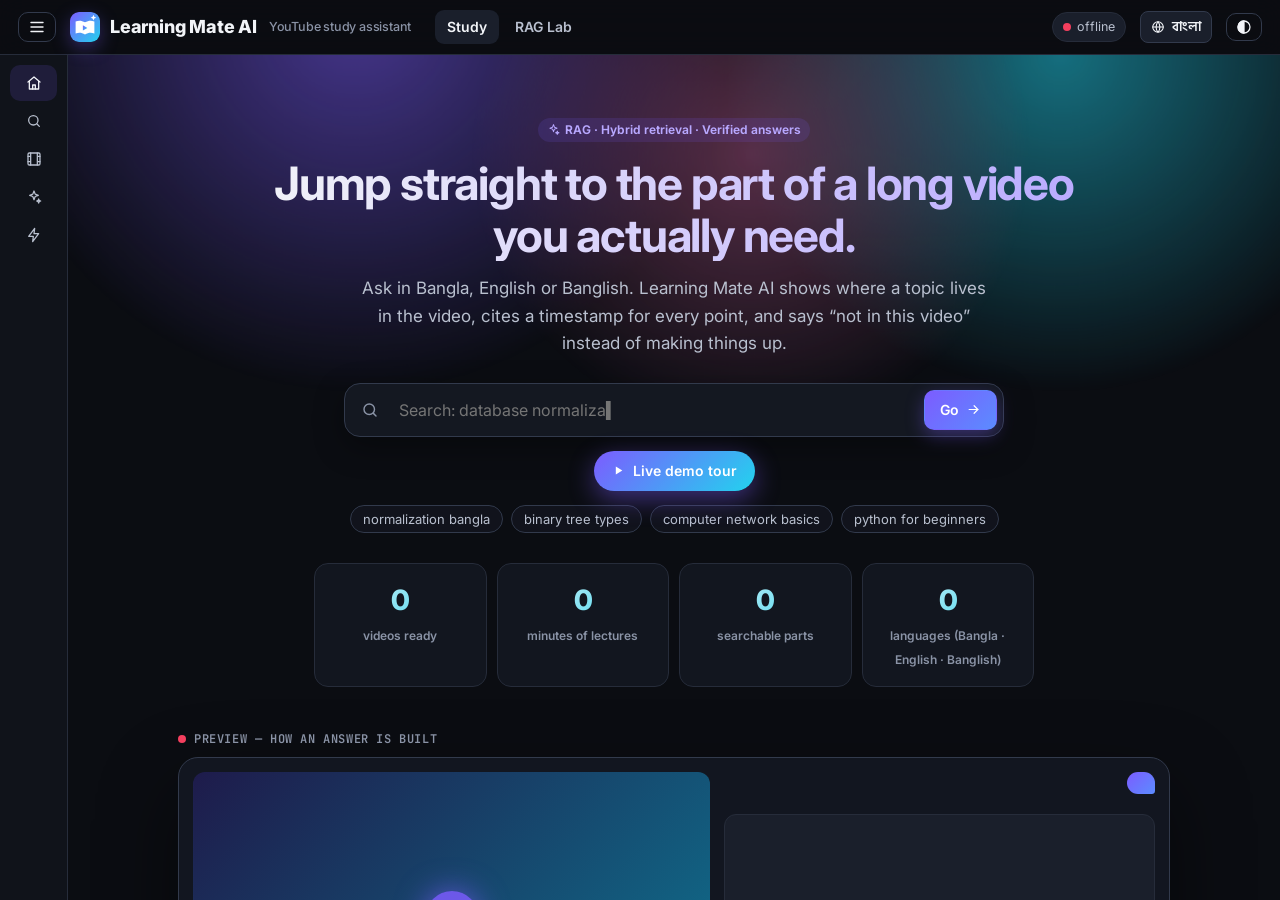
==== commit db974735: "Notebook: resize handles on the selection (corners and sides)" ====
--- a/static/index.html
+++ b/static/index.html
@@ -7,9 +7,9 @@
 <title>Learning Mate AI</title>
 <link rel="preconnect" href="https://fonts.googleapis.com"><link rel="preconnect" href="https://fonts.gstatic.com" crossorigin>
 <link href="https://fonts.googleapis.com/css2?family=Hind+Siliguri:wght@400;500;600;700&family=Inter:wght@400;500;600;700;800&family=JetBrains+Mono:wght@500;600&display=swap" rel="stylesheet">
-<link rel="stylesheet" href="/static/ui.css?v=20261120">
-<script src="/static/i18n.js?v=20261120"></script>
-<script src="/static/icons.js?v=20261120"></script>
+<link rel="stylesheet" href="/static/ui.css?v=20261121">
+<script src="/static/i18n.js?v=20261121"></script>
+<script src="/static/icons.js?v=20261121"></script>
 <style>
   .app{display:grid;grid-template-columns:292px 1fr;height:calc(100vh - 55px)}
   .side{border-right:1px solid var(--line);background:var(--bg2);display:flex;flex-direction:column;min-height:0}
@@ -379,7 +379,7 @@
   @media (max-width:370px){.logo span{display:none}} @media (max-width:340px){.grid{grid-template-columns:1fr}}
   .selmode{cursor:crosshair} .selmode .nb-it{pointer-events:none}
   .nb-it.msel{outline:2px dashed var(--brand);outline-offset:3px;border-radius:8px}
-  .nb-selbox{position:absolute;z-index:8;border:1.5px dashed var(--brand);background:rgba(124,92,255,.08);border-radius:6px;cursor:move}
+  .nb-selbox{position:absolute;z-index:900;border:1.5px dashed var(--brand);background:rgba(124,92,255,.08);border-radius:6px;cursor:move}
   .nb-selbar{position:absolute;top:-36px;left:0;display:flex;gap:4px}
   .nb-selbar button{display:flex;align-items:center;gap:4px;height:28px;padding:0 10px;border-radius:8px;border:1px solid var(--bad);background:var(--panel);color:var(--bad);font:600 12px var(--font);cursor:pointer;white-space:nowrap}
   .miclang{height:22px;min-width:30px;margin-left:-4px;padding:0 6px;border-radius:7px;border:1px solid var(--line2);background:var(--panel2);color:var(--text2);font:700 11px var(--font);cursor:pointer;align-self:center}
@@ -397,6 +397,10 @@
   .tourbar{position:fixed;left:50%;bottom:22px;transform:translateX(-50%);z-index:200;display:flex;align-items:center;gap:12px;max-width:min(92vw,620px);padding:12px 16px;border-radius:16px;background:color-mix(in srgb,var(--panel) 92%,transparent);border:1px solid var(--brand);box-shadow:0 20px 60px rgba(0,0,0,.5);backdrop-filter:blur(8px);font-size:14.5px}
   .tourbar .tn{flex:none;width:30px;height:30px;border-radius:50%;display:grid;place-items:center;font:800 13px var(--mono);color:#fff;background:linear-gradient(135deg,var(--brand),var(--brand2))}
   .tourbar .tp{position:absolute;left:0;bottom:0;height:3px;border-radius:3px;background:linear-gradient(90deg,var(--brand),var(--brand2));transition:width .4s}
+  .nb-h{position:absolute;width:12px;height:12px;border-radius:3px;background:#fff;border:2px solid var(--brand);box-shadow:0 1px 4px rgba(0,0,0,.4);touch-action:none;z-index:2}
+  .nb-h.nw{left:-7px;top:-7px;cursor:nwse-resize} .nb-h.ne{right:-7px;top:-7px;cursor:nesw-resize} .nb-h.se{right:-7px;bottom:-7px;cursor:nwse-resize}
+  .nb-h.sw{left:-7px;bottom:-7px;cursor:nesw-resize} .nb-h.e{right:-7px;top:calc(50% - 6px);cursor:ew-resize} .nb-h.w{left:-7px;top:calc(50% - 6px);cursor:ew-resize}
+  @media (pointer:coarse){.nb-h{width:18px;height:18px}}
 </style>
 </head>
 <body>
@@ -1153,9 +1157,9 @@
 setAuthMode(false);
 refreshMe().then(()=>{if(!(me.auth&&!me.user&&!me.guest))loadLib()});
 </script>
-<script src="/static/notebook.js?v=20261120"></script>
-<script src="/static/study.js?v=20261120"></script>
-<script src="/static/engines.js?v=20261120"></script>
+<script src="/static/notebook.js?v=20261121"></script>
+<script src="/static/study.js?v=20261121"></script>
+<script src="/static/engines.js?v=20261121"></script>
 <script>
 /* home cards: stagger in when they scroll into view, then the "how it works" steps light up 1 -> 2 -> 3 */
 (function(){const groups=document.querySelectorAll(".steps,.feat");groups.forEach(g=>[...g.children].forEach((c,i)=>c.style.setProperty("--d",(i*.12)+"s")));
